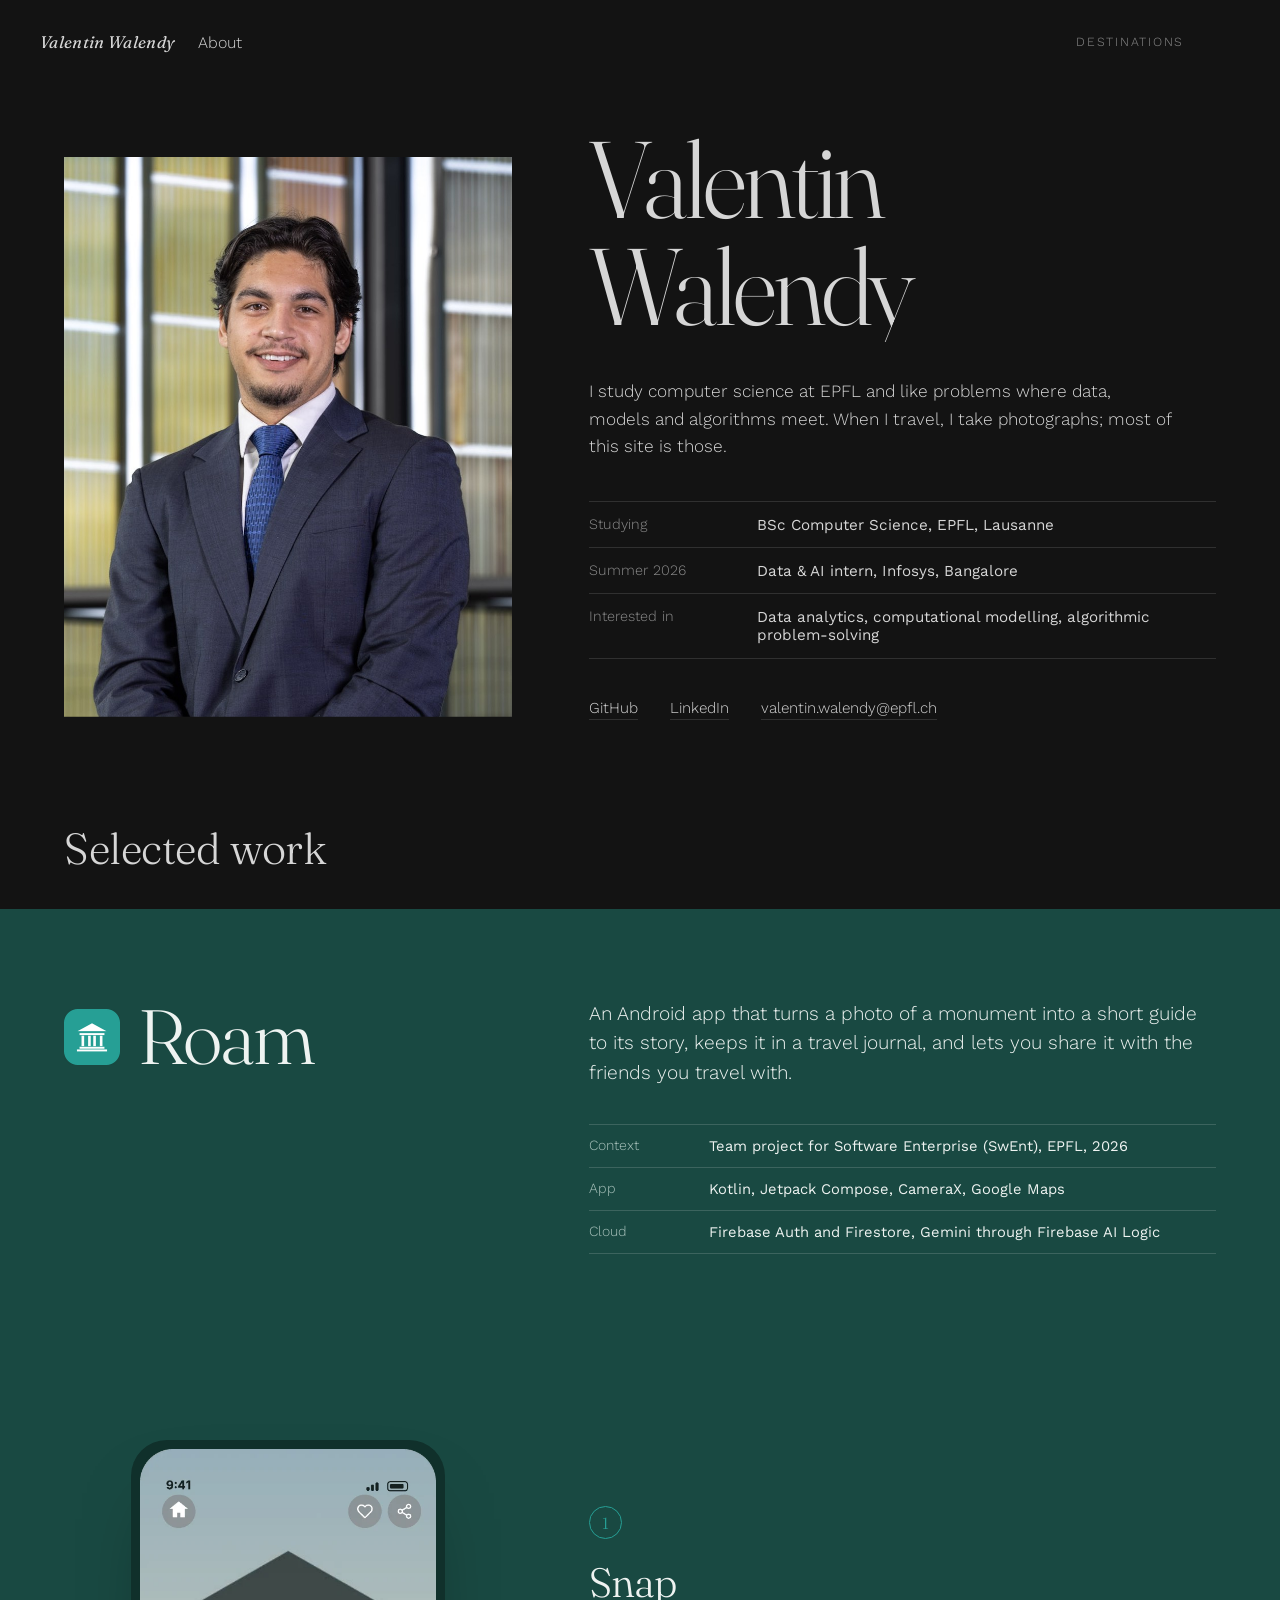
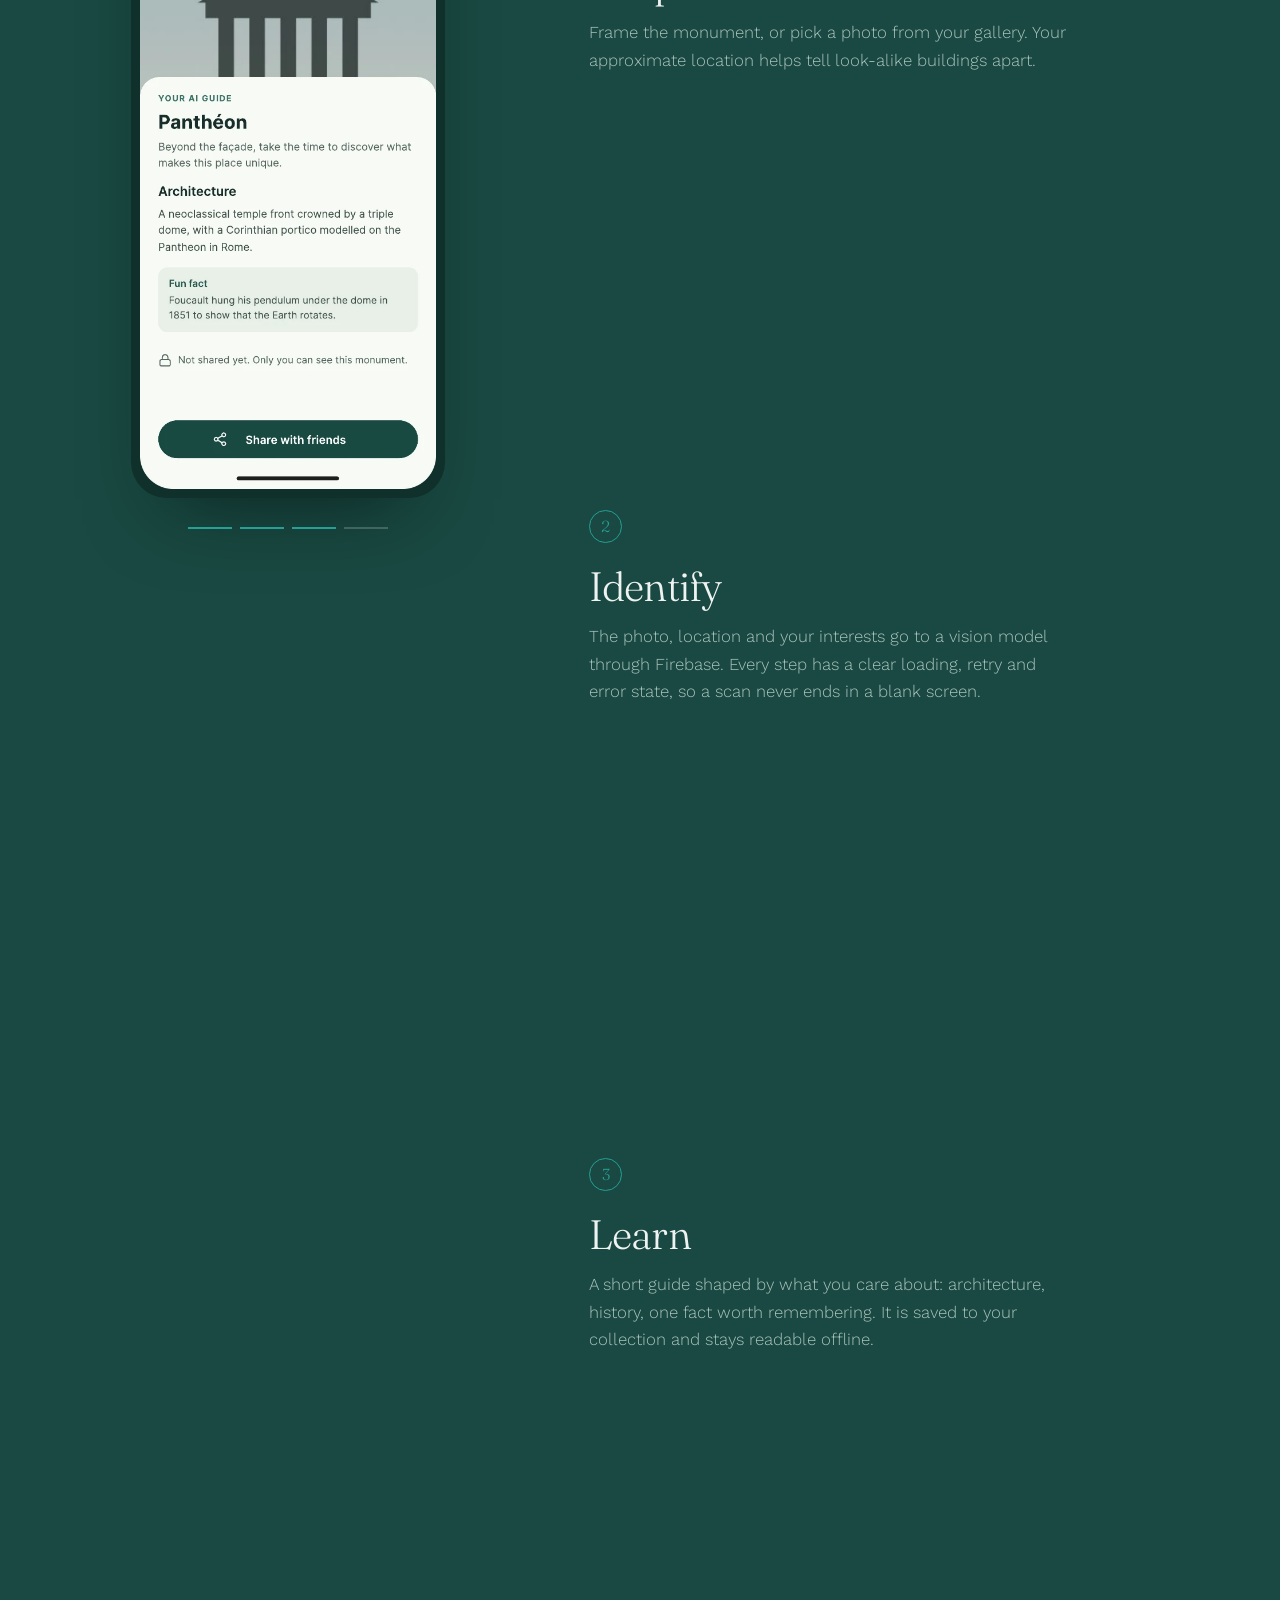
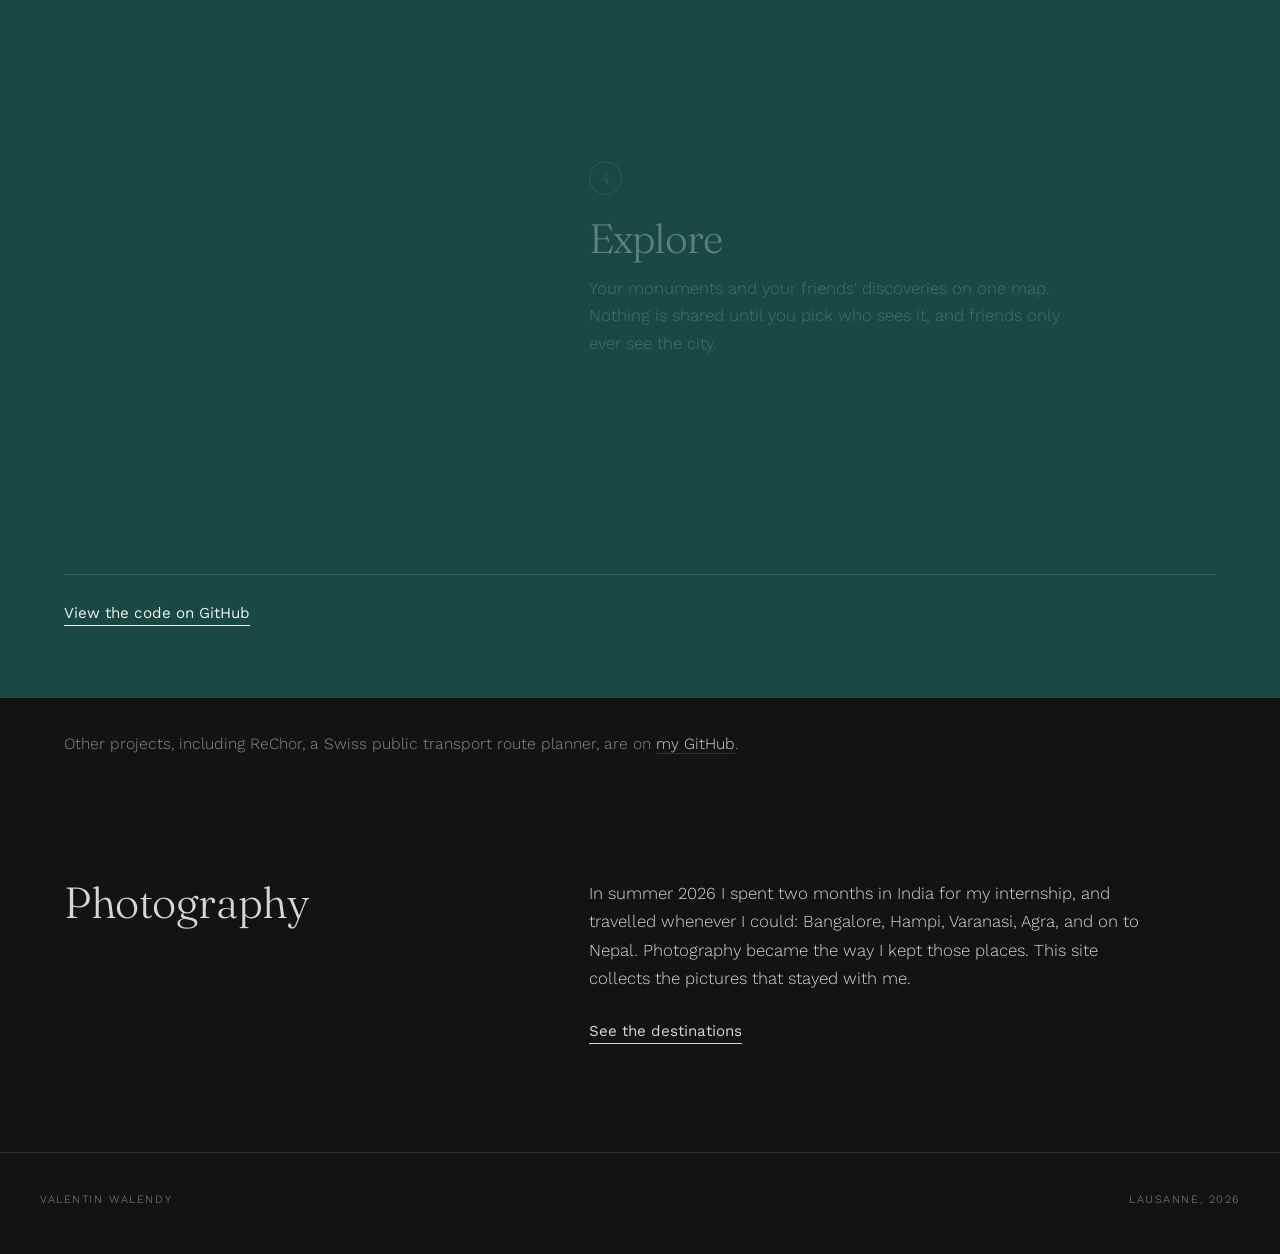
==== about.html @ 5a54153e "Redesign About page: new portrait, intro, Roam case study with scroll-driven walkthrough Co-Authored" ====
<!DOCTYPE html>
<html lang="en" data-theme="dark">
<head>
<meta charset="UTF-8">
<meta name="viewport" content="width=device-width, initial-scale=1.0">
<title>About — Valentin Walendy</title>
<meta name="description" content="Valentin Walendy, computer science student at EPFL. Software projects and travel photography.">
<link rel="stylesheet" href="style.css">
<link rel="stylesheet" href="about.css">
<link rel="preload" as="image" href="photos/portrait.jpg">
</head>
<body class="ab">

<nav class="nav">
  <div class="nav-left">
    <a href="index.html" class="nav-logo">Valentin Walendy</a>
    <a href="about.html" class="about-link active">About</a>
  </div>
  <div class="nav-links">
    <a href="destinations.html">Destinations</a>
  </div>
</nav>

<main>

  <!-- Intro -->
  <section class="ab-intro" aria-labelledby="ab-name">
    <figure class="ab-portrait">
      <img src="photos/portrait.jpg" alt="Portrait of Valentin Walendy" width="880" height="1100">
    </figure>

    <div class="ab-intro-text">
      <h1 id="ab-name" class="ab-name">
        <span class="ab-line"><span>Valentin</span></span>
        <span class="ab-line"><span>Walendy</span></span>
      </h1>

      <p class="ab-statement ab-in">I study computer science at EPFL and like problems where data, models and algorithms meet. When I travel, I take photographs; most of this site is those.</p>

      <dl class="ab-facts ab-in">
        <div>
          <dt>Studying</dt>
          <dd>BSc Computer Science, EPFL, Lausanne</dd>
        </div>
        <div>
          <dt>Summer 2026</dt>
          <dd>Data &amp; AI intern, Infosys, Bangalore</dd>
        </div>
        <div>
          <dt>Interested in</dt>
          <dd>Data analytics, computational modelling, algorithmic problem-solving</dd>
        </div>
      </dl>

      <ul class="ab-links ab-in">
        <li><a href="https://github.com/vwalendy" target="_blank" rel="noopener">GitHub</a></li>
        <li><a href="https://www.linkedin.com/in/valentin-walendy-a16ba2328/" target="_blank" rel="noopener">LinkedIn</a></li>
        <li><a href="mailto:valentin.walendy@epfl.ch">valentin.walendy@epfl.ch</a></li>
      </ul>
    </div>
  </section>

  <!-- Work -->
  <section class="ab-work" aria-labelledby="ab-work-title">
    <h2 id="ab-work-title" class="ab-h2">Selected work</h2>
  </section>

  <article class="roam" aria-labelledby="roam-title">
    <header class="roam-head">
      <div class="roam-title-wrap">
        <img class="roam-icon" src="assets/roam/icon.png" alt="" width="56" height="56">
        <h3 id="roam-title" class="roam-title">Roam</h3>
      </div>
      <p class="roam-lede">An Android app that turns a photo of a monument into a short guide to its story, keeps it in a travel journal, and lets you share it with the friends you travel with.</p>

      <dl class="roam-meta">
        <div>
          <dt>Context</dt>
          <dd>Team project for Software Enterprise (SwEnt), EPFL, 2026</dd>
        </div>
        <div>
          <dt>App</dt>
          <dd>Kotlin, Jetpack Compose, CameraX, Google Maps</dd>
        </div>
        <div>
          <dt>Cloud</dt>
          <dd>Firebase Auth and Firestore, Gemini through Firebase AI Logic</dd>
        </div>
      </dl>
    </header>

    <div class="roam-flow">
      <ol class="roam-steps">
        <li class="roam-step" data-step="0">
          <span class="roam-step-n" aria-hidden="true">1</span>
          <h4>Snap</h4>
          <p>Frame the monument, or pick a photo from your gallery. Your approximate location helps tell look-alike buildings apart.</p>
          <img class="roam-step-shot" src="assets/roam/snap.webp" alt="Roam camera screen framing a monument" loading="lazy" width="517" height="1118">
        </li>
        <li class="roam-step" data-step="1">
          <span class="roam-step-n" aria-hidden="true">2</span>
          <h4>Identify</h4>
          <p>The photo, location and your interests go to a vision model through Firebase. Every step has a clear loading, retry and error state, so a scan never ends in a blank screen.</p>
          <img class="roam-step-shot" src="assets/roam/identify.webp" alt="Roam analyzing the photo to identify the monument" loading="lazy" width="517" height="1118">
        </li>
        <li class="roam-step" data-step="2">
          <span class="roam-step-n" aria-hidden="true">3</span>
          <h4>Learn</h4>
          <p>A short guide shaped by what you care about: architecture, history, one fact worth remembering. It is saved to your collection and stays readable offline.</p>
          <img class="roam-step-shot" src="assets/roam/learn.webp" alt="Generated guide for the Panthéon in Roam" loading="lazy" width="517" height="1118">
        </li>
        <li class="roam-step" data-step="3">
          <span class="roam-step-n" aria-hidden="true">4</span>
          <h4>Explore</h4>
          <p>Your monuments and your friends' discoveries on one map. Nothing is shared until you pick who sees it, and friends only ever see the city.</p>
          <img class="roam-step-shot" src="assets/roam/explore.webp" alt="Roam map showing your and your friends' monuments" loading="lazy" width="517" height="1118">
        </li>
      </ol>

      <div class="roam-stage" aria-hidden="true">
        <div class="roam-phone">
          <img src="assets/roam/snap.webp" alt="" class="is-active">
          <img src="assets/roam/identify.webp" alt="">
          <img src="assets/roam/learn.webp" alt="">
          <img src="assets/roam/explore.webp" alt="">
        </div>
        <div class="roam-progress">
          <button type="button" data-go="0" tabindex="-1"><span>Snap</span></button>
          <button type="button" data-go="1" tabindex="-1"><span>Identify</span></button>
          <button type="button" data-go="2" tabindex="-1"><span>Learn</span></button>
          <button type="button" data-go="3" tabindex="-1"><span>Explore</span></button>
        </div>
      </div>
    </div>

    <footer class="roam-foot">
      <a class="ab-cta" href="https://github.com/ROAM-SWENT/roam-android" target="_blank" rel="noopener">View the code on GitHub</a>
    </footer>
  </article>

  <section class="ab-more">
    <p>Other projects, including ReChor, a Swiss public transport route planner, are on <a href="https://github.com/vwalendy" target="_blank" rel="noopener">my GitHub</a>.</p>
  </section>

  <!-- Photography -->
  <section class="ab-photo" aria-labelledby="ab-photo-title">
    <h2 id="ab-photo-title" class="ab-h2">Photography</h2>
    <div class="ab-photo-body">
      <p>In summer 2026 I spent two months in India for my internship, and travelled whenever I could: Bangalore, Hampi, Varanasi, Agra, and on to Nepal. Photography became the way I kept those places. This site collects the pictures that stayed with me.</p>
      <a class="ab-cta" href="destinations.html">See the destinations</a>
    </div>
  </section>

</main>

<footer class="site-footer">
  <span>Valentin Walendy</span>
  <span>Lausanne, 2026</span>
</footer>

<script src="cursor.js"></script>
<script src="about.js"></script>
</body>
</html>
---- style.css ----
@import url('https://fonts.googleapis.com/css2?family=Fraunces:ital,wght@0,300;0,400;0,500;1,400;1,500&family=Work+Sans:wght@300;400;500&display=swap');

:root {
  --bg: #f1ebe0;
  --bg-soft: #e9e0cf;
  --ink: #262019;
  --ink-soft: #6b6154;
  --line: #cdbea1;
  --accent: #86735a;
  --mat: #ece4d4;
  --mat-border: #d9cab0;
}

[data-theme="dark"] {
  --bg: #131313;
  --bg-soft: #1a1a1a;
  --ink: #d6d6d6;
  --ink-soft: #8c8c8c;
  --line: #303030;
  --accent: #a89d89;
  --mat: #1b1b1b;
  --mat-border: #2e2e2e;
}

body { transition: background 0.4s ease, color 0.4s ease; }

* { box-sizing: border-box; }

html { scroll-behavior: smooth; }

body {
  margin: 0;
  background: var(--bg);
  color: var(--ink);
  font-family: 'Work Sans', sans-serif;
  font-weight: 300;
  -webkit-font-smoothing: antialiased;
}

a { color: inherit; text-decoration: none; }

.eyebrow {
  font-family: 'Work Sans', sans-serif;
  font-size: 0.72rem;
  letter-spacing: 0.28em;
  text-transform: uppercase;
  color: var(--ink-soft);
}

.serif {
  font-family: 'Fraunces', serif;
}

/* ---------- top nav (gallery pages) ---------- */
.nav {
  display: flex;
  justify-content: space-between;
  align-items: center;
  padding: 2rem 6rem 2rem 2.5rem;
  max-width: 1400px;
  margin: 0 auto;
}

.nav-logo {
  font-family: 'Fraunces', serif;
  font-style: italic;
  font-weight: 400;
  font-size: 1.05rem;
  letter-spacing: 0.02em;
}

.nav-left {
  display: flex;
  align-items: baseline;
  gap: 1.4rem;
}

.nav-links {
  display: flex;
  gap: 2rem;
  font-size: 0.78rem;
  letter-spacing: 0.14em;
  text-transform: uppercase;
  color: var(--ink-soft);
}

.nav-links a {
  position: relative;
  padding-bottom: 2px;
  transition: color 0.25s ease;
}

.nav-links a:hover,
.nav-links a.active { color: var(--ink); }

.nav-links a.active::after {
  content: "";
  position: absolute;
  left: 0; right: 0; bottom: -4px;
  height: 1px;
  background: var(--accent);
}

/* ---------- hero (landing page) ---------- */
.hero {
  min-height: 100vh;
  display: flex;
  flex-direction: column;
}

.hero-photo {
  height: 56vh;
  width: 100%;
  overflow: hidden;
  position: relative;
}

.hero-photo img {
  width: 100%;
  height: 100%;
  object-fit: cover;
  display: block;
  filter: grayscale(18%) sepia(8%) contrast(1.03);
}

.hero-content {
  flex: 1;
  display: flex;
  flex-direction: column;
  align-items: center;
  justify-content: center;
  text-align: center;
  padding: 2.6rem 2rem 3rem;
}

.hero-eyebrow {
  margin-bottom: 1.3rem;
}

.hero-name {
  font-family: 'Fraunces', serif;
  font-weight: 300;
  font-size: clamp(2.2rem, 6.5vw, 4.2rem);
  letter-spacing: 0.01em;
  line-height: 1;
  margin: 0;
}

.hero-name em {
  font-style: italic;
  font-weight: 400;
}

.hero-rule {
  width: 1px;
  height: 2.6rem;
  background: var(--line);
  margin: 1.8rem 0;
}

.hero-cta {
  font-size: 0.78rem;
  letter-spacing: 0.24em;
  text-transform: uppercase;
  color: var(--ink-soft);
  display: inline-flex;
  align-items: center;
  gap: 0.6rem;
  padding-bottom: 0.4rem;
  border-bottom: 1px solid var(--line);
  transition: color 0.3s ease, border-color 0.3s ease, letter-spacing 0.3s ease;
}

.hero-cta:hover {
  color: var(--ink);
  border-color: var(--accent);
  letter-spacing: 0.3em;
}

.hero-cta svg { width: 12px; height: 12px; }

.hero-foot {
  margin-top: 2rem;
  font-size: 0.7rem;
  letter-spacing: 0.18em;
  text-transform: uppercase;
  color: var(--ink-soft);
  opacity: 0.7;
}
.hero-copyright {
  display: block;
  margin-top: 8px;
  font-size: 8px;
  letter-spacing: 0.08em;
  opacity: 0.60;
}

@media (max-width: 760px) {
  .hero-photo { height: 46vh; }
  .hero-content { padding: 2rem 1.5rem 2.4rem; }
}

/* ---------- destinations overview grid ---------- */
.dest-header {
  max-width: 1400px;
  margin: 1rem auto 3rem;
  padding: 0 2.5rem;
}

.dest-header h1 {
  font-family: 'Fraunces', serif;
  font-weight: 300;
  font-style: italic;
  font-size: clamp(1.8rem, 4vw, 2.6rem);
  margin: 0.6rem 0 0;
}

.dest-grid {
  display: grid;
  grid-template-columns: repeat(2, 1fr);
  gap: 1px;
  background: var(--line);
  max-width: 1400px;
  margin: 0 auto 4rem;
}

.dest-tile {
  position: relative;
  aspect-ratio: 4 / 3;
  overflow: hidden;
  background: var(--bg-soft);
  display: block;
}

.dest-tile img {
  width: 100%;
  height: 100%;
  object-fit: cover;
  filter: grayscale(15%) sepia(8%);
  transform: scale(1.01);
  transition: transform 1.4s cubic-bezier(0.16,1,0.3,1), filter 0.6s ease;
}

.dest-tile:hover img {
  transform: scale(1.07);
  filter: grayscale(0%) sepia(0%);
}

.dest-tile::after {
  content: "";
  position: absolute;
  inset: 0;
  background: linear-gradient(180deg, rgba(38,32,25,0) 40%, rgba(38,32,25,0.55) 100%);
}

.dest-label {
  position: absolute;
  left: 2rem;
  bottom: 1.7rem;
  z-index: 2;
  color: #f1ebe0;
}

.dest-label .num {
  font-size: 0.7rem;
  letter-spacing: 0.2em;
  opacity: 0.8;
  display: block;
  margin-bottom: 0.3rem;
}

.dest-label .name {
  font-family: 'Fraunces', serif;
  font-style: italic;
  font-weight: 400;
  font-size: 1.7rem;
}

/* ---------- gallery ---------- */
.gallery-header {
  max-width: 1400px;
  margin: 0.5rem auto 3rem;
  padding: 0 2.5rem;
}

.gallery-header .num {
  display: block;
  margin-bottom: 0.8rem;
}

.gallery-header h1 {
  font-family: 'Fraunces', serif;
  font-weight: 300;
  font-style: italic;
  font-size: clamp(2.2rem, 6vw, 3.6rem);
  margin: 0;
}

.gallery {
  max-width: 1600px;
  margin: 0 auto;
  padding: 0 0 6rem;
  column-count: 2;
  column-gap: 4px;
}

.frame {
  break-inside: avoid;
  margin-bottom: 4px;
  position: relative;
  overflow: hidden;
}

.frame img {
  width: 100%;
  display: block;
  object-fit: cover;
  transition: opacity 0.4s ease, transform 0.6s ease;
}

.frame { cursor: none; }
.frame:hover img { opacity: 0.94; transform: scale(1.015); }

.frame .cap {
  position: absolute;
  left: 0;
  right: 0;
  bottom: 0;
  display: flex;
  justify-content: space-between;
  padding: 1.4rem 1.3rem 1rem;
  font-size: 0.66rem;
  letter-spacing: 0.14em;
  text-transform: uppercase;
  color: #f5f0e6;
  background: linear-gradient(180deg, rgba(10,8,6,0) 0%, rgba(10,8,6,0.5) 100%);
  opacity: 0;
  transition: opacity 0.35s ease;
}

.frame:hover .cap { opacity: 1; }

/* ---------- denser masonry (Bangalore, Hampi, Taj Mahal, Varanasi, Nepal) ---------- */
.gallery.dense {
  column-count: 3;
  column-gap: 4px;
}

@media (max-width: 760px) {
  .gallery.dense { column-count: 2; }
}

/* ---------- footer ---------- */
.site-footer {
  max-width: 1400px;
  margin: 0 auto;
  padding: 2.5rem 2.5rem 3rem;
  display: flex;
  justify-content: space-between;
  font-size: 0.7rem;
  letter-spacing: 0.14em;
  text-transform: uppercase;
  color: var(--ink-soft);
  border-top: 1px solid var(--line);
}

@media (max-width: 760px) {
  .dest-grid { grid-template-columns: 1fr; }
  .gallery { column-count: 1; }
  .nav { padding: 1.5rem; flex-direction: column; gap: 1rem; }
  .nav-links { gap: 1.2rem; }
}

@media (max-width: 480px) {
  .gallery { column-count: 1; }
}

@media (prefers-reduced-motion: reduce) {
  * { transition: none !important; }
}

/* ---------- custom cursor ---------- */
.cursor {
  position: fixed;
  top: 0; left: 0;
  width: 34px;
  height: 34px;
  border: 1px solid var(--ink);
  border-radius: 50%;
  pointer-events: none;
  opacity: 0;
  z-index: 2000;
  transition: width 0.3s cubic-bezier(0.16,1,0.3,1),
              height 0.3s cubic-bezier(0.16,1,0.3,1),
              background 0.3s ease,
              border-color 0.3s ease,
              opacity 0.3s ease;
}

.cursor--visible { opacity: 1; }

.cursor--big {
  width: 64px;
  height: 64px;
  background: var(--ink);
}

@media (pointer: fine) {
  body { cursor: none; }
  a, button { cursor: none; }
}

/* ---------- chic button ---------- */
.btn-chic {
  position: relative;
  display: inline-flex;
  align-items: center;
  gap: 0.7rem;
  padding: 1.1rem 2.6rem;
  border: 1px solid var(--ink);
  border-radius: 999px;
  font-size: 0.76rem;
  letter-spacing: 0.26em;
  text-transform: uppercase;
  color: var(--ink);
  overflow: hidden;
  transition: color 0.4s ease;
}

.btn-chic::before {
  content: "";
  position: absolute;
  inset: 0;
  background: var(--ink);
  transform: translateY(101%);
  transition: transform 0.45s cubic-bezier(0.16,1,0.3,1);
  z-index: -1;
}

.btn-chic:hover { color: var(--bg); }
.btn-chic:hover::before { transform: translateY(0); }

.btn-chic svg { width: 11px; height: 11px; transition: transform 0.4s ease; }
.btn-chic:hover svg { transform: translateX(3px); }

/* ---------- destination list (chic buttons page) ---------- */
.dest-list {
  max-width: 760px;
  margin: 0 auto;
  padding: 0 2rem;
  display: flex;
  flex-direction: column;
}

.dest-row {
  display: flex;
  align-items: baseline;
  justify-content: space-between;
  padding: 2.1rem 0;
  border-bottom: 1px solid var(--line);
  position: relative;
}

.dest-row:first-child { border-top: 1px solid var(--line); }

.dest-row .row-left {
  display: flex;
  align-items: baseline;
  gap: 1.6rem;
}

.dest-row .num {
  font-size: 0.72rem;
  letter-spacing: 0.16em;
  color: var(--ink-soft);
}

.dest-row .name {
  font-family: 'Fraunces', serif;
  font-style: italic;
  font-weight: 400;
  font-size: clamp(1.6rem, 4vw, 2.4rem);
  transition: transform 0.4s cubic-bezier(0.16,1,0.3,1), color 0.4s ease;
  display: inline-block;
}

.dest-row .arrow {
  font-size: 0.72rem;
  letter-spacing: 0.16em;
  color: var(--ink-soft);
  transition: transform 0.4s cubic-bezier(0.16,1,0.3,1), color 0.4s ease;
}

.dest-row:hover .name { transform: translateX(0.5rem); color: var(--accent); }
.dest-row:hover .arrow { transform: translateX(0.4rem); color: var(--ink); }

.dest-page-wrap {
  min-height: 100vh;
  display: flex;
  flex-direction: column;
  justify-content: center;
  padding: 4rem 0;
}

/* ---------- top-left nav (fixed, over full-bleed photos) ---------- */
.topleft-nav {
  position: fixed;
  top: 2rem;
  left: 2.5rem;
  z-index: 900;
  display: flex;
  flex-direction: column;
  gap: 0.5rem;
  mix-blend-mode: difference;
}

.topleft-nav .site-name {
  font-family: 'Fraunces', serif;
  font-style: italic;
  font-size: 1rem;
  color: #f5f0e6;
}

.topleft-nav .about-link {
  font-size: 0.7rem;
  letter-spacing: 0.2em;
  text-transform: uppercase;
  color: #f5f0e6;
  opacity: 0.85;
  transition: opacity 0.3s ease;
}

.topleft-nav .about-link:hover { opacity: 1; }

.topleft-nav--second { top: 4.3rem; }

.topleft-nav--inline {
  left: 11.5rem;
  top: 2.15rem;
}

@media (max-width: 760px) {
  .topleft-nav--inline { left: 8.5rem; top: 1.5rem; }
}

@media (max-width: 760px) {
  .topleft-nav { top: 1.3rem; left: 1.3rem; }
  .topleft-nav--second { top: 3.3rem; }
}

/* Nepal's photo makes the difference-blend links invisible; force a plain dark color there */
body[data-current-dest="nepal"] .topleft-nav {
  mix-blend-mode: normal;
}
body[data-current-dest="nepal"] .topleft-nav .site-name,
body[data-current-dest="nepal"] .topleft-nav .about-link {
  color: #1c1c1c;
  opacity: 1;
}

/* ---------- about link inside the standard nav (gallery/about pages) ---------- */
.nav-links a.about-link {
  color: var(--ink-soft);
}
.nav-links a.about-link:hover,
.nav-links a.about-link.active { color: var(--ink); }

/* ---------- about page ---------- */
.about {
  max-width: 1300px;
  margin: 0 auto;
  padding: 2rem 2.5rem 6rem;
  display: flex;
  gap: 4.5rem;
  align-items: flex-start;
}

.about-photo {
  flex: 0 0 320px;
}

.about-photo img {
  width: 100%;
  aspect-ratio: 4 / 5;
  object-fit: cover;
  display: block;
  filter: grayscale(14%) sepia(6%);
}

.about-text { flex: 1; min-width: 0; }

.about-text h1 {
  font-family: 'Fraunces', serif;
  font-style: italic;
  font-weight: 400;
  font-size: clamp(1.8rem, 4vw, 2.5rem);
  margin: 0.5rem 0 2rem;
}

.about-text p {
  font-family: 'Fraunces', serif;
  font-weight: 400;
  font-size: 1.04rem;
  line-height: 1.85;
  color: var(--ink);
  max-width: 62ch;
  margin: 0 0 1.5rem;
}

.about-contact {
  margin-top: 2.6rem;
  padding-top: 2.2rem;
  border-top: 1px solid var(--line);
}

.about-contact ul {
  list-style: none;
  margin: 1.1rem 0 0;
  padding: 0;
  display: flex;
  flex-direction: column;
  gap: 0.7rem;
}

.about-contact li {
  font-size: 0.85rem;
  letter-spacing: 0.02em;
  color: var(--ink-soft);
}

.about-contact a {
  color: var(--ink);
  border-bottom: 1px solid var(--line);
  padding-bottom: 1px;
  transition: border-color 0.3s ease, color 0.3s ease;
}

.about-contact a:hover { color: var(--accent); border-color: var(--accent); }

@media (max-width: 760px) {
  .about { flex-direction: column; gap: 2.2rem; padding: 1.5rem 1.5rem 4rem; }
  .about-photo { flex: 0 0 auto; max-width: 220px; }
}
.dest-scroll {
  /* step-scroll.js now drives navigation between panels */
}

.dest-panel {
  position: relative;
  height: 100vh;
  width: 100%;
  overflow: hidden;
  scroll-snap-align: start;
  display: flex;
  align-items: center;
  justify-content: center;
  cursor: none;
  background: var(--bg);
}

.dest-panel .photo-wrap {
  position: absolute;
  inset: 0;
  overflow: hidden;
}

.dest-panel .photo-wrap img {
  width: 100%;
  height: 100%;
  object-fit: cover;
  opacity: 0.5;
  transform: scale(0.9);
  transition: transform 1.15s cubic-bezier(0.16,1,0.3,1), opacity 1s ease;
}

.dest-panel.in-view .photo-wrap img {
  opacity: 1;
  transform: scale(1.06);
}

.dest-panel:hover .photo-wrap img {
  transform: scale(1.12);
}

.dest-panel .photo-wrap::after {
  content: "";
  position: absolute;
  inset: 0;
  background: rgba(10, 8, 6, 0.22);
}

.dest-panel .num {
  position: absolute;
  top: 2.2rem;
  left: 2.5rem;
  z-index: 2;
  font-size: 0.72rem;
  letter-spacing: 0.24em;
  text-transform: uppercase;
  color: #f5f0e6;
  opacity: 0;
  transform: translateY(14px);
  transition: transform 0.8s cubic-bezier(0.16,1,0.3,1) 0.1s, opacity 0.8s ease 0.1s;
}

.dest-panel.in-view .num {
  opacity: 1;
  transform: translateY(0);
}

.dest-panel .label {
  position: relative;
  z-index: 2;
  color: #f5f0e6;
  font-family: 'Work Sans', sans-serif;
  font-weight: 600;
  font-size: clamp(2.2rem, 7vw, 5rem);
  letter-spacing: 0.05em;
  text-transform: uppercase;
  text-shadow: 0 4px 30px rgba(0,0,0,0.45);
  opacity: 0;
  transform: translateY(32px);
  transition: transform 1s cubic-bezier(0.16,1,0.3,1) 0.18s, opacity 1s ease 0.18s;
}

.dest-panel.in-view .label {
  opacity: 1;
  transform: translateY(0);
}

@media (max-width: 760px) {
  .dest-panel .num { top: 1.3rem; left: 1.3rem; }
}

/* ---------- theme toggle ---------- */
.theme-toggle {
  position: fixed;
  top: 2rem;
  right: 2.5rem;
  width: 40px;
  height: 40px;
  border: 1px solid var(--line);
  border-radius: 50%;
  background: var(--bg);
  color: var(--ink);
  display: flex;
  align-items: center;
  justify-content: center;
  z-index: 900;
  transition: background 0.4s ease, border-color 0.3s ease, color 0.4s ease, transform 0.3s ease;
}

.theme-toggle svg { width: 16px; height: 16px; }
.theme-toggle:hover { border-color: var(--accent); transform: rotate(14deg); }

@media (max-width: 760px) {
  .theme-toggle { top: 1.3rem; right: 1.3rem; width: 36px; height: 36px; }
}

/* ---------- lightbox ---------- */
.lightbox {
  position: fixed;
  inset: 0;
  background: rgba(8, 8, 8, 0.95);
  display: flex;
  align-items: center;
  justify-content: center;
  opacity: 0;
  visibility: hidden;
  transition: opacity 0.35s ease;
  z-index: 1500;
}

.lightbox--open { opacity: 1; visibility: visible; }

.lightbox-frame {
  background: var(--mat);
  border: 1px solid var(--mat-border);
  padding: 0.9rem;
  max-width: 92vw;
  max-height: 92vh;
  display: flex;
  flex-direction: column;
  align-items: center;
}

.lightbox-img {
  display: block;
  max-width: 88vw;
  max-height: calc(92vh - 4.2rem);
  object-fit: contain;
}

.lightbox-cap {
  display: flex;
  justify-content: space-between;
  padding: 0.8rem 0.2rem 0;
  font-size: 0.68rem;
  letter-spacing: 0.14em;
  text-transform: uppercase;
  color: var(--ink-soft);
}

.lightbox-close,
.lightbox-nav {
  position: fixed;
  background: none;
  border: none;
  color: #ece4d4;
  letter-spacing: 0.18em;
  text-transform: uppercase;
  z-index: 1600;
  padding: 0.6rem;
  opacity: 0.85;
  transition: opacity 0.25s ease;
}

.lightbox-close { top: 2rem; right: 2.5rem; font-size: 0.72rem; }
.lightbox-nav { top: 50%; transform: translateY(-50%); font-size: 1.5rem; }
.lightbox-nav.prev { left: 2rem; }
.lightbox-nav.next { right: 2rem; }
.lightbox-close:hover,
.lightbox-nav:hover { opacity: 1; }

body.no-scroll { overflow: hidden; }

@media (max-width: 760px) {
  .lightbox-close { top: 1.2rem; right: 1.2rem; }
  .lightbox-nav.prev { left: 0.6rem; }
  .lightbox-nav.next { right: 0.6rem; }
}
---- about.css ----
/* About page — builds on style.css tokens (--bg, --ink, --ink-soft, --line, --accent) */

.ab {
  --roam-bg: #194942;
  --roam-deep: #10302b;
  --roam-teal: #269f95;
  --roam-ink: #eef3f1;
  --roam-ink-soft: #a9c2bc;
  --ease-out: cubic-bezier(0.16, 1, 0.3, 1);
  --gutter: clamp(1.25rem, 5vw, 6rem);
}

.ab main { overflow-x: clip; }

.ab-h2 {
  font-family: 'Fraunces', serif;
  font-weight: 300;
  font-size: clamp(1.9rem, 3.4vw, 2.75rem);
  line-height: 1.1;
  letter-spacing: -0.01em;
  margin: 0;
}

.ab-cta {
  display: inline-block;
  font-size: 0.95rem;
  font-weight: 400;
  padding-bottom: 3px;
  border-bottom: 1px solid currentColor;
  transition: opacity 0.2s ease;
}
.ab-cta:hover { opacity: 0.7; }

.ab a:focus-visible,
.ab button:focus-visible {
  outline: 2px solid var(--accent);
  outline-offset: 4px;
}

/* ---------- Intro ---------- */

.ab-intro {
  max-width: 1400px;
  margin: 0 auto;
  padding: clamp(1.5rem, 5vh, 4rem) var(--gutter) clamp(4rem, 12vh, 8rem);
  display: grid;
  grid-template-columns: minmax(260px, 5fr) 7fr;
  gap: clamp(2rem, 6vw, 7rem);
  align-items: end;
}

.ab-portrait {
  margin: 0;
  aspect-ratio: 4 / 5;
  overflow: hidden;
  background: var(--bg-soft);
  clip-path: inset(100% 0 0 0);
  transition: clip-path 1.3s var(--ease-out);
}
.ab-portrait img {
  display: block;
  width: 100%;
  height: 100%;
  object-fit: cover;
  transform: scale(1.12);
  transition: transform 1.8s var(--ease-out);
}

.ab-name {
  font-family: 'Fraunces', serif;
  font-weight: 300;
  font-size: clamp(3.2rem, 8.5vw, 8.5rem);
  line-height: 0.92;
  letter-spacing: -0.035em;
  margin: 0 0 clamp(1.5rem, 4vh, 2.75rem);
}
.ab-line { display: block; overflow: hidden; padding-bottom: 0.06em; }
.ab-line > span {
  display: inline-block;
  transform: translateY(105%);
  transition: transform 1.1s var(--ease-out);
}
.ab-line + .ab-line > span { transition-delay: 0.09s; }

.ab-statement {
  font-size: clamp(1.05rem, 1.35vw, 1.25rem);
  line-height: 1.6;
  max-width: 34em;
  margin: 0 0 2.5rem;
  color: var(--ink);
}

.ab-facts {
  margin: 0 0 2.5rem;
  border-top: 1px solid var(--line);
  max-width: 40rem;
}
.ab-facts > div {
  display: grid;
  grid-template-columns: 9.5rem 1fr;
  gap: 1rem;
  padding: 0.85rem 0;
  border-bottom: 1px solid var(--line);
}
.ab-facts dt { color: var(--ink-soft); font-size: 0.9rem; }
.ab-facts dd { margin: 0; font-size: 0.95rem; font-weight: 400; }

.ab-links {
  list-style: none;
  margin: 0;
  padding: 0;
  display: flex;
  flex-wrap: wrap;
  gap: 0.5rem 2rem;
  font-size: 0.95rem;
}
.ab-links a {
  border-bottom: 1px solid var(--line);
  padding-bottom: 2px;
  transition: border-color 0.2s ease, color 0.2s ease;
}
.ab-links a:hover { border-color: var(--ink); }

/* staggered fade for the supporting intro text */
.ab-in {
  opacity: 0;
  transform: translateY(14px);
  transition: opacity 0.9s var(--ease-out), transform 0.9s var(--ease-out);
}
.ab-statement.ab-in { transition-delay: 0.35s; }
.ab-facts.ab-in { transition-delay: 0.45s; }
.ab-links.ab-in { transition-delay: 0.55s; }

.ab.is-ready .ab-portrait { clip-path: inset(0 0 0 0); }
.ab.is-ready .ab-portrait img { transform: scale(1); }
.ab.is-ready .ab-line > span { transform: translateY(0); }
.ab.is-ready .ab-in { opacity: 1; transform: none; }

/* ---------- Work ---------- */

.ab-work {
  max-width: 1400px;
  margin: 0 auto;
  padding: 0 var(--gutter) clamp(1.5rem, 4vh, 2.5rem);
}

.roam {
  background: var(--roam-bg);
  color: var(--roam-ink);
  padding: clamp(3.5rem, 10vh, 7rem) var(--gutter) clamp(3rem, 8vh, 5rem);
}
.roam a:focus-visible,
.roam button:focus-visible { outline-color: var(--roam-teal); }

.roam-head {
  max-width: 1400px;
  margin: 0 auto;
  display: grid;
  grid-template-columns: 5fr 7fr;
  gap: 1.5rem clamp(2rem, 6vw, 7rem);
  align-items: start;
}

.roam-title-wrap {
  display: flex;
  align-items: center;
  gap: 1.1rem;
  grid-row: span 2;
}
.roam-icon { width: 56px; height: 56px; }
.roam-title {
  font-family: 'Fraunces', serif;
  font-weight: 300;
  font-size: clamp(3rem, 6vw, 5.5rem);
  line-height: 1;
  letter-spacing: -0.03em;
  margin: 0;
}

.roam-lede {
  font-size: clamp(1.1rem, 1.5vw, 1.4rem);
  line-height: 1.55;
  max-width: 32em;
  margin: 0;
}

.roam-meta {
  margin: 0.75rem 0 0;
  border-top: 1px solid rgba(238, 243, 241, 0.16);
  max-width: 40rem;
}
.roam-meta > div {
  display: grid;
  grid-template-columns: 6.5rem 1fr;
  gap: 1rem;
  padding: 0.75rem 0;
  border-bottom: 1px solid rgba(238, 243, 241, 0.16);
}
.roam-meta dt { color: var(--roam-ink-soft); font-size: 0.88rem; }
.roam-meta dd { margin: 0; font-size: 0.92rem; font-weight: 400; }

/* scroll-driven walkthrough */
.roam-flow {
  max-width: 1400px;
  margin: clamp(3rem, 10vh, 6rem) auto 0;
  display: grid;
  grid-template-columns: 5fr 7fr;
  gap: clamp(2rem, 6vw, 7rem);
}

.roam-steps {
  list-style: none;
  margin: 0;
  padding: 0;
  grid-column: 2;
  grid-row: 1;
}
.roam-step {
  min-height: 72vh;
  display: flex;
  flex-direction: column;
  justify-content: center;
  max-width: 30rem;
  opacity: 0.32;
  transition: opacity 0.5s ease;
}
.roam-step:first-child { min-height: 60vh; justify-content: flex-start; padding-top: 18vh; }
.roam-step:last-child { min-height: 60vh; justify-content: flex-end; padding-bottom: 18vh; }
.roam-step.is-active { opacity: 1; }

.roam-step-n {
  font-family: 'Fraunces', serif;
  font-size: 1rem;
  color: var(--roam-teal);
  width: 2.1rem;
  height: 2.1rem;
  border: 1px solid currentColor;
  border-radius: 50%;
  display: grid;
  place-items: center;
  margin-bottom: 1.1rem;
}
.roam-step h4 {
  font-family: 'Fraunces', serif;
  font-weight: 300;
  font-size: clamp(2rem, 3.2vw, 2.75rem);
  letter-spacing: -0.02em;
  margin: 0 0 0.75rem;
}
.roam-step p {
  font-size: 1.05rem;
  line-height: 1.65;
  color: var(--roam-ink-soft);
  margin: 0;
}
.roam-step-shot { display: none; }

.roam-stage {
  grid-column: 1;
  grid-row: 1;
  position: sticky;
  top: 0;
  align-self: start;
  height: 100vh;
  display: flex;
  flex-direction: column;
  align-items: center;
  justify-content: center;
  gap: 1.75rem;
}

.roam-phone {
  position: relative;
  height: min(72vh, 640px);
  aspect-ratio: 517 / 1118;
  border-radius: 9% / 4.2%;
  box-shadow: 0 0 0 9px var(--roam-deep), 0 40px 80px -30px rgba(0, 0, 0, 0.55);
  background: var(--roam-deep);
}
.roam-phone img {
  position: absolute;
  inset: 0;
  width: 100%;
  height: 100%;
  object-fit: cover;
  border-radius: inherit;
  opacity: 0;
  transform: translateY(18px) scale(0.985);
  transition: opacity 0.6s var(--ease-out), transform 0.8s var(--ease-out);
}
.roam-phone img.is-active { opacity: 1; transform: none; }

.roam-progress {
  display: flex;
  gap: 0.5rem;
}
.roam-progress button {
  appearance: none;
  background: none;
  border: 0;
  padding: 0.6rem 0;
  cursor: pointer;
  width: 2.75rem;
}
.roam-progress button span {
  display: block;
  height: 2px;
  background: rgba(238, 243, 241, 0.2);
  font-size: 0;
  position: relative;
  overflow: hidden;
}
.roam-progress button span::after {
  content: "";
  position: absolute;
  inset: 0;
  background: var(--roam-teal);
  transform: scaleX(0);
  transform-origin: left;
  transition: transform 0.5s var(--ease-out);
}
.roam-progress button.is-done span::after,
.roam-progress button.is-active span::after { transform: scaleX(1); }

.roam-foot {
  max-width: 1400px;
  margin: clamp(2rem, 6vh, 3.5rem) auto 0;
  padding-top: 1.75rem;
  border-top: 1px solid rgba(238, 243, 241, 0.16);
}

/* ---------- More + photography ---------- */

.ab-more {
  max-width: 1400px;
  margin: 0 auto;
  padding: 2.25rem var(--gutter) 0;
  color: var(--ink-soft);
}
.ab-more p { margin: 0; font-size: 0.98rem; }
.ab-more a { color: var(--ink); border-bottom: 1px solid var(--line); }
.ab-more a:hover { border-color: var(--ink); }

.ab-photo {
  max-width: 1400px;
  margin: 0 auto;
  padding: clamp(5rem, 14vh, 9rem) var(--gutter) clamp(5rem, 12vh, 8rem);
  display: grid;
  grid-template-columns: 5fr 7fr;
  gap: 1.5rem clamp(2rem, 6vw, 7rem);
}
.ab-photo-body p {
  font-size: clamp(1.05rem, 1.3vw, 1.2rem);
  line-height: 1.7;
  max-width: 34em;
  margin: 0 0 1.75rem;
}

/* ---------- Responsive ---------- */

@media (max-width: 900px) {
  .nav { padding: 1.5rem var(--gutter); }

  .ab-intro,
  .roam-head,
  .ab-photo { grid-template-columns: 1fr; }

  .ab-portrait { max-width: 22rem; }
  .roam-title-wrap { grid-row: auto; }

  .roam-flow { display: block; }
  .roam-stage { display: none; }
  .roam-step,
  .roam-step:first-child,
  .roam-step:last-child {
    min-height: 0;
    padding: 0 0 3.5rem;
    opacity: 1;
  }
  .roam-step-shot {
    display: block;
    width: min(62vw, 260px);
    height: auto;
    margin-top: 1.75rem;
    border-radius: 18px;
    box-shadow: 0 0 0 6px var(--roam-deep);
  }
}

@media (max-width: 520px) {
  .ab-facts > div,
  .roam-meta > div { grid-template-columns: 1fr; gap: 0.2rem; }
}

@media (prefers-reduced-motion: reduce) {
  .ab-portrait,
  .ab-portrait img,
  .ab-line > span,
  .ab-in,
  .roam-step,
  .roam-phone img,
  .roam-progress button span::after { transition: none !important; }
  .ab-portrait { clip-path: none; }
  .ab-portrait img { transform: none; }
  .ab-line > span,
  .ab-in { transform: none; opacity: 1; }
  .roam-phone img { transform: none; }
}
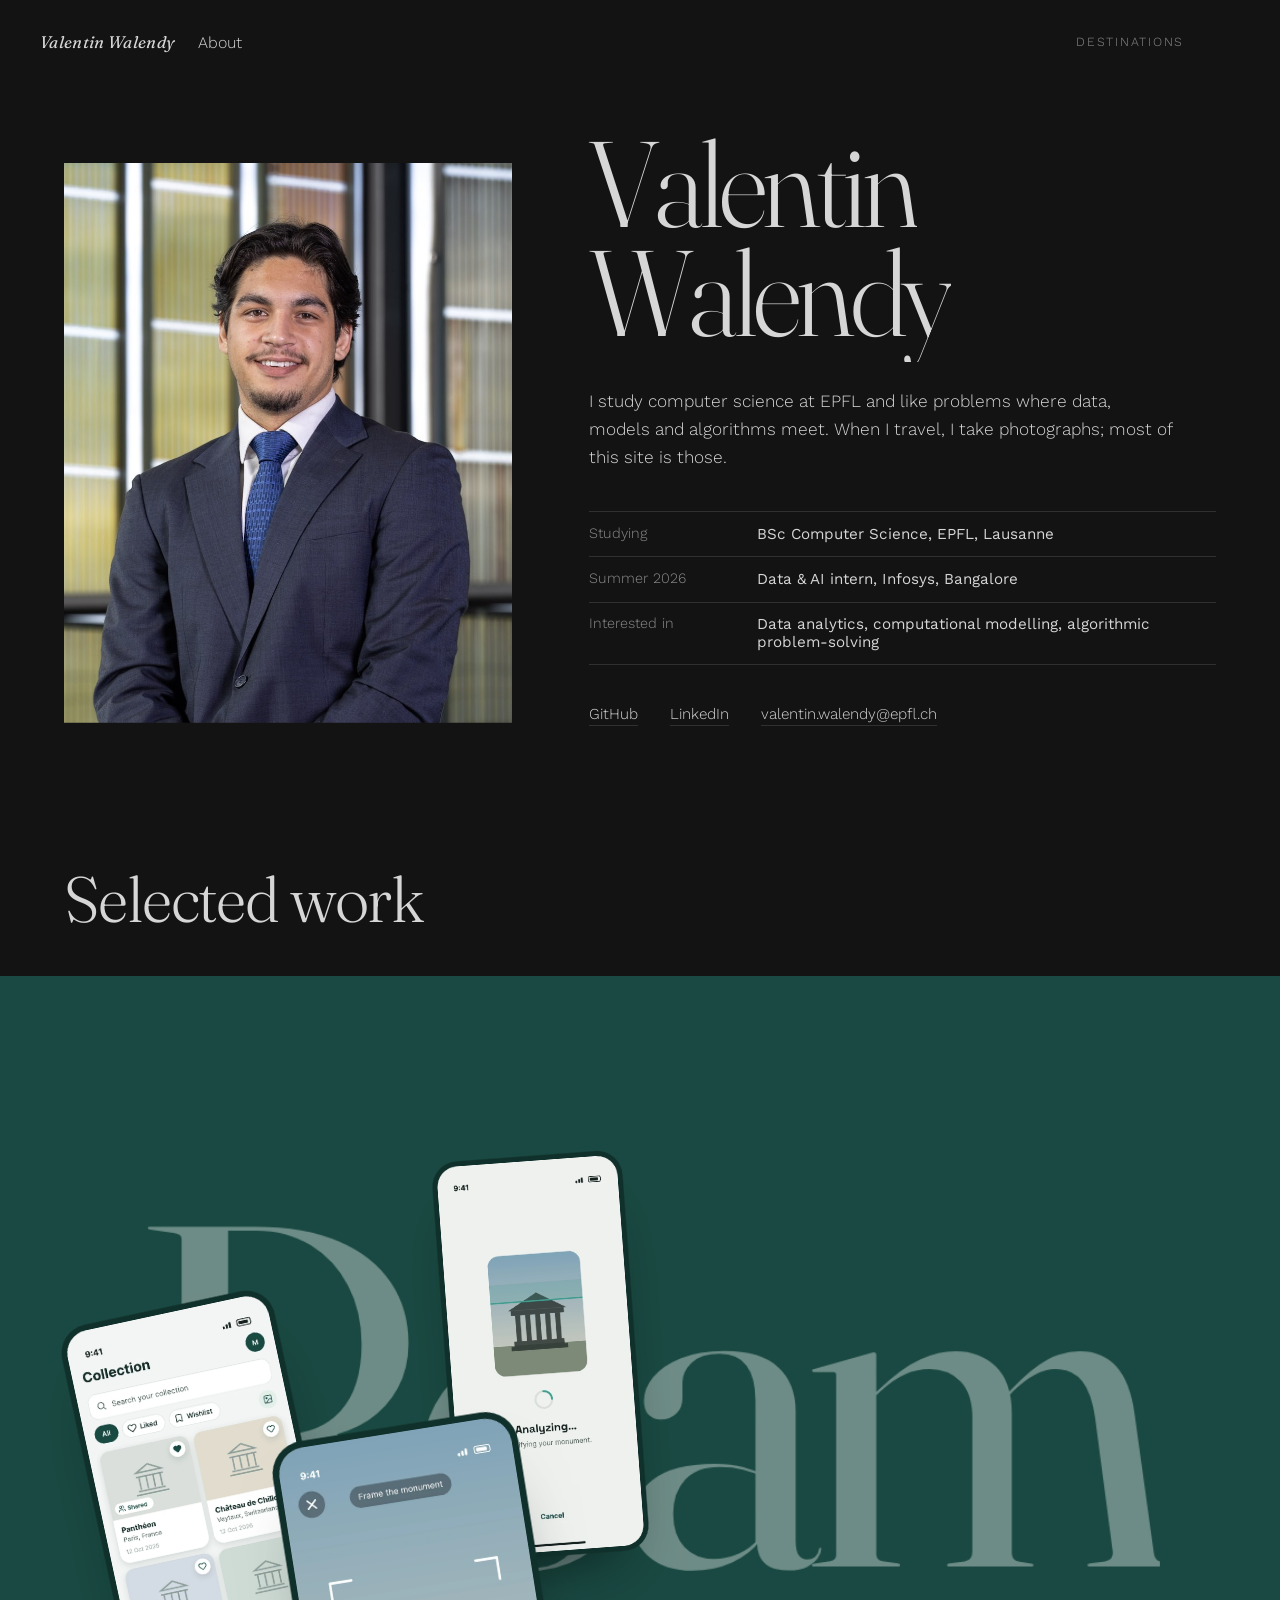
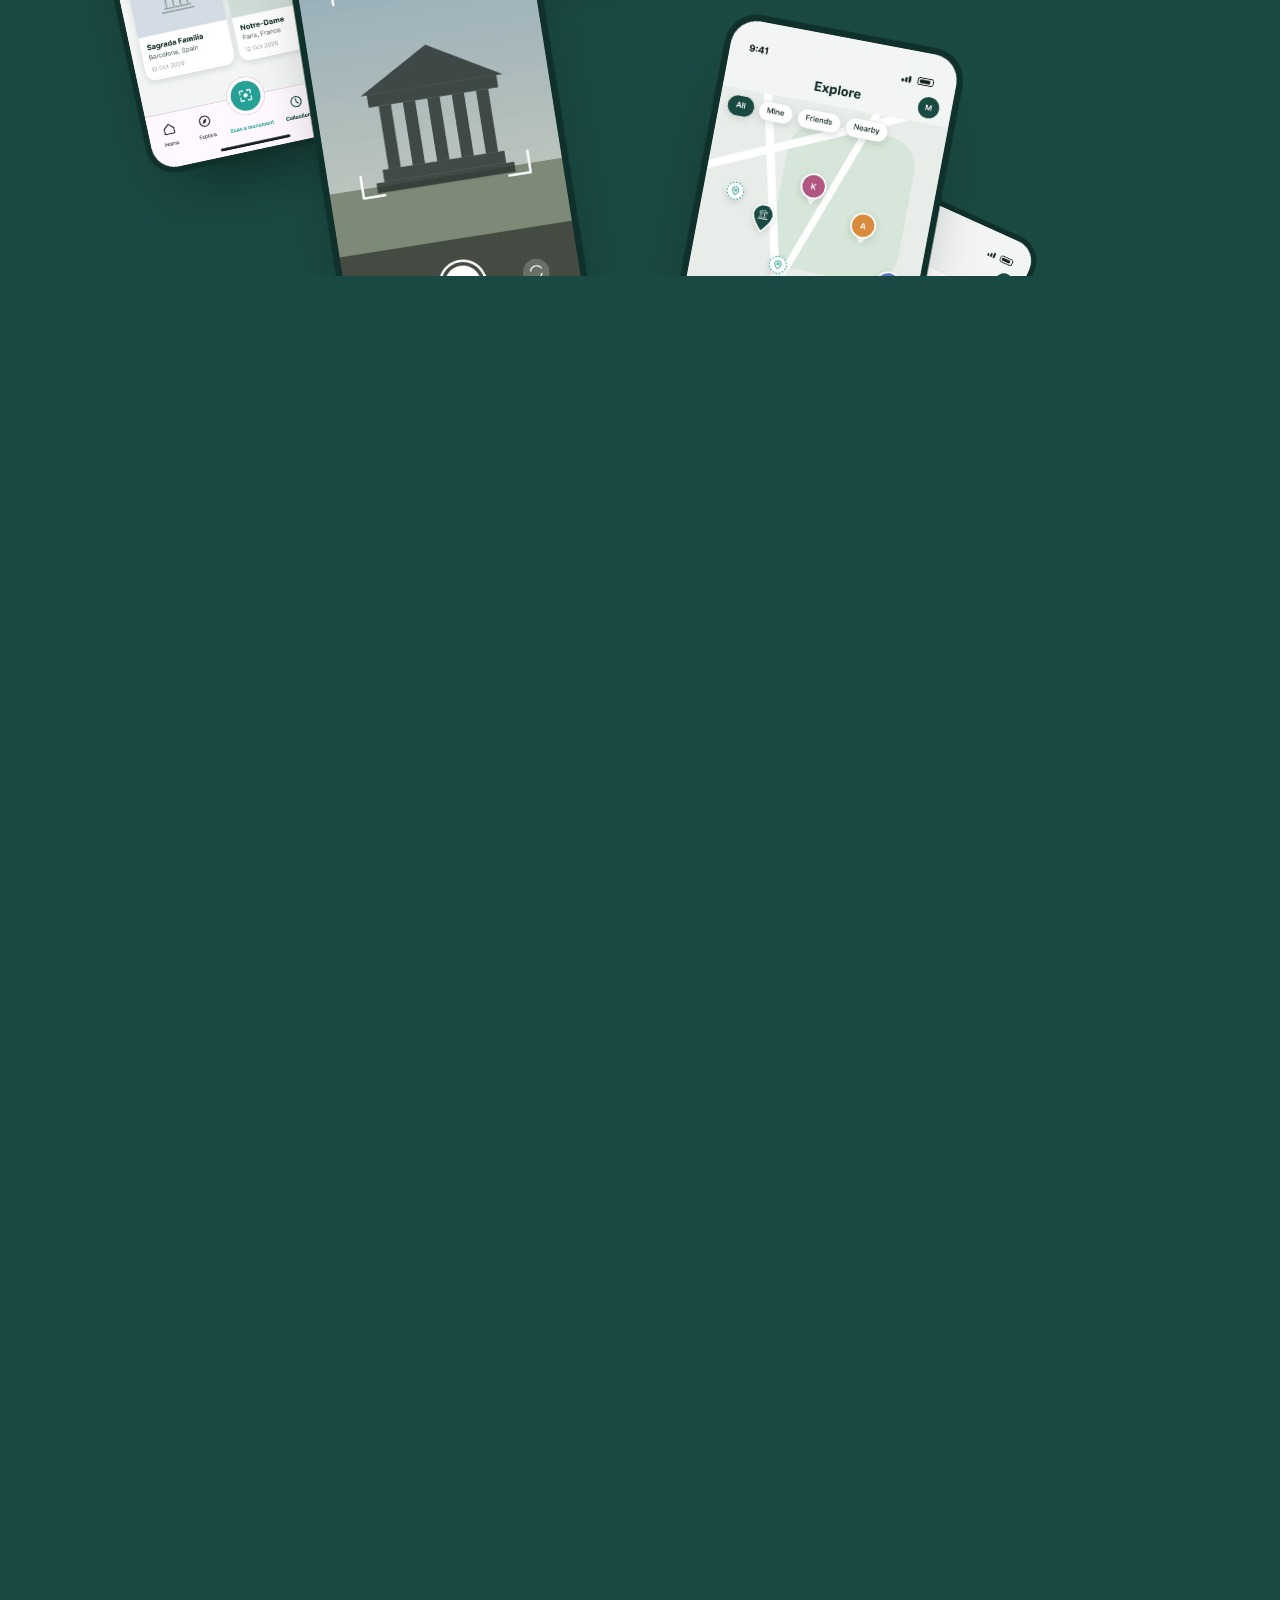
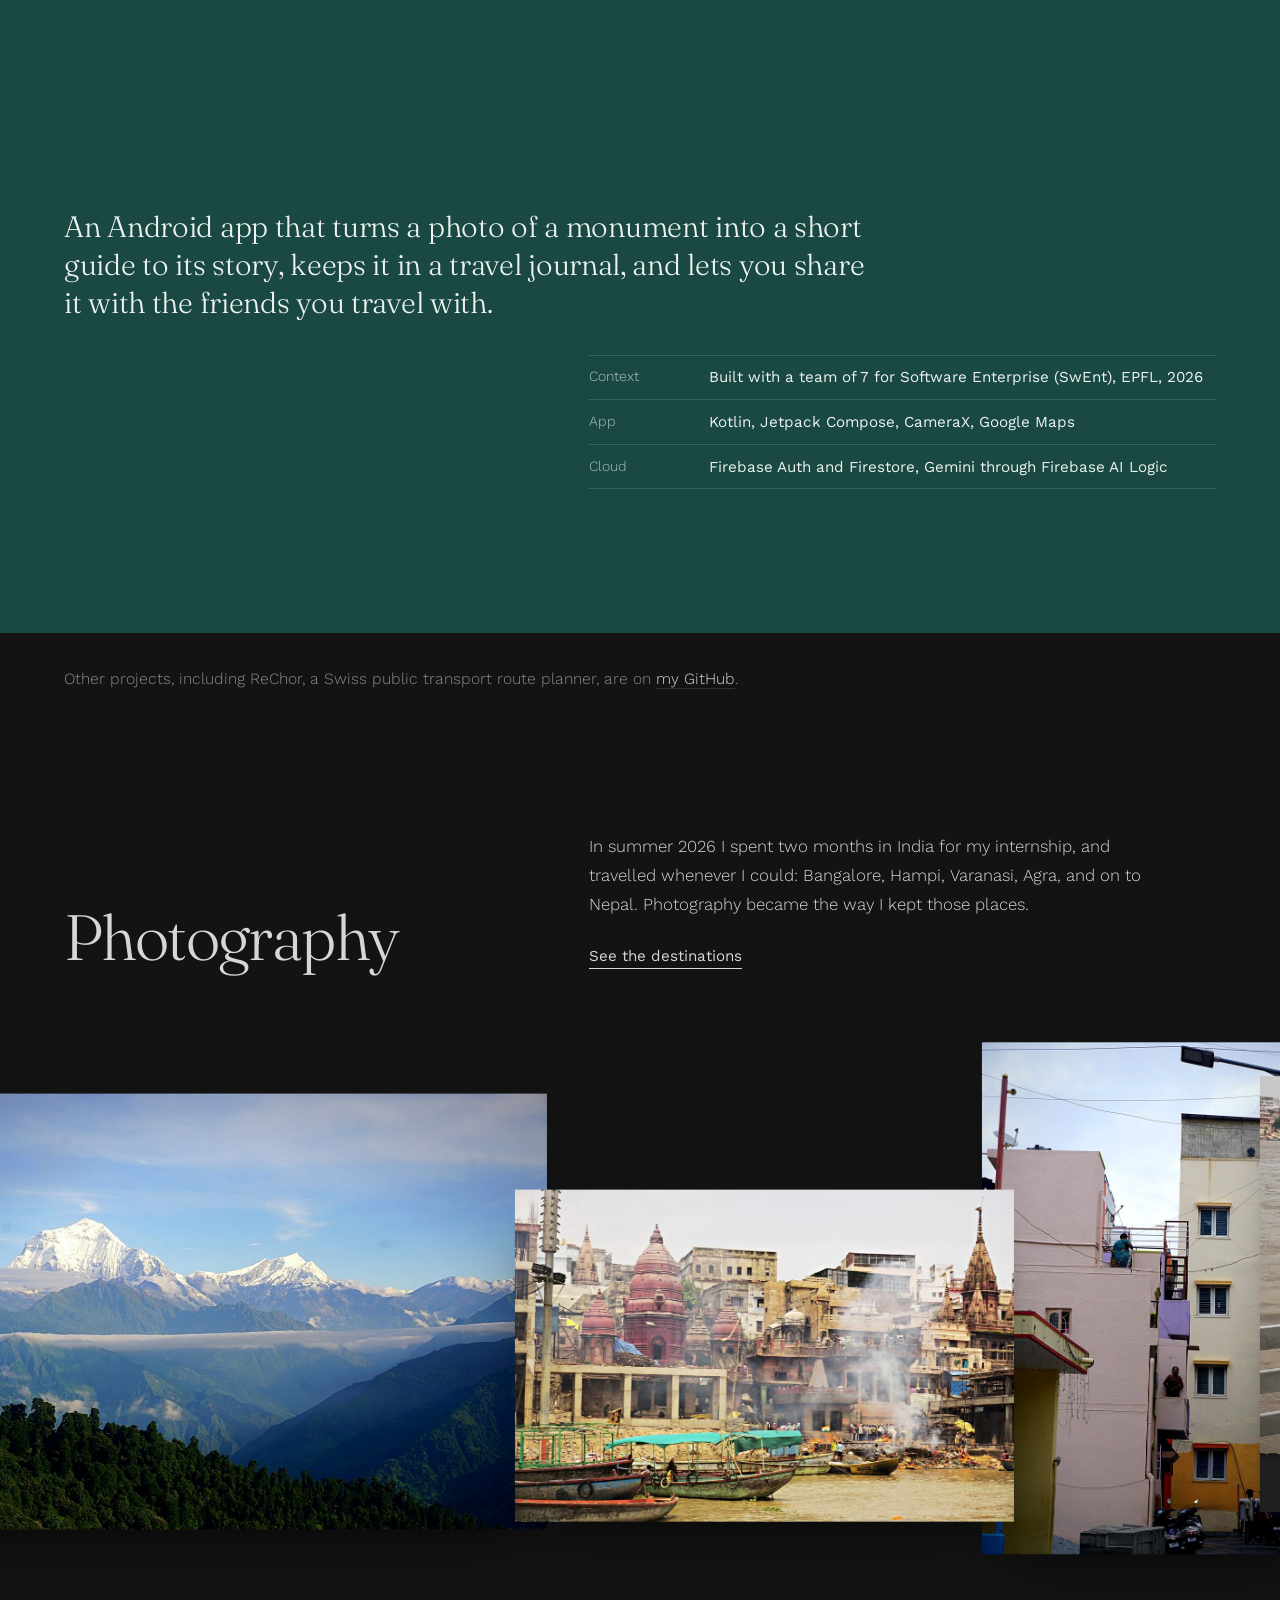
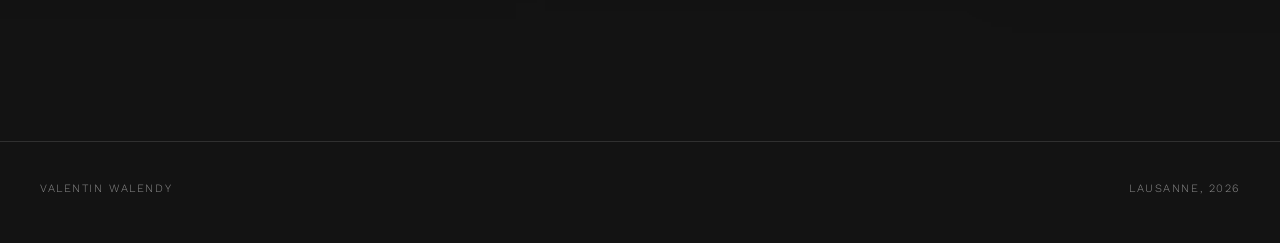
==== commit bef04396: "About: kinetic type with variable Fraunces, Roam montage pinned on scroll, photo strip Co-Authored-B" ====
--- a/about.html
+++ b/about.html
@@ -5,13 +5,14 @@
 <meta name="viewport" content="width=device-width, initial-scale=1.0">
 <title>About — Valentin Walendy</title>
 <meta name="description" content="Valentin Walendy, computer science student at EPFL. Software projects and travel photography.">
+<link rel="preload" href="assets/fraunces-var.woff2" as="font" type="font/woff2" crossorigin>
+<link rel="preload" as="image" href="photos/portrait.jpg">
 <link rel="stylesheet" href="style.css">
 <link rel="stylesheet" href="about.css">
-<link rel="preload" as="image" href="photos/portrait.jpg">
 </head>
 <body class="ab">
 
-<nav class="nav">
+<nav class="nav ab-nav">
   <div class="nav-left">
     <a href="index.html" class="nav-logo">Valentin Walendy</a>
     <a href="about.html" class="about-link active">About</a>
@@ -23,7 +24,7 @@
 
 <main>
 
-  <!-- Intro -->
+  <!-- ============ Intro ============ -->
   <section class="ab-intro" aria-labelledby="ab-name">
     <figure class="ab-portrait">
       <img src="photos/portrait.jpg" alt="Portrait of Valentin Walendy" width="880" height="1100">
@@ -31,13 +32,13 @@
 
     <div class="ab-intro-text">
       <h1 id="ab-name" class="ab-name">
-        <span class="ab-line"><span>Valentin</span></span>
-        <span class="ab-line"><span>Walendy</span></span>
+        <span class="ab-name-line" data-split="chars">Valentin</span>
+        <span class="ab-name-line" data-split="chars">Walendy</span>
       </h1>
 
-      <p class="ab-statement ab-in">I study computer science at EPFL and like problems where data, models and algorithms meet. When I travel, I take photographs; most of this site is those.</p>
+      <p class="ab-statement" data-split="words">I study computer science at EPFL and like problems where data, models and algorithms meet. When I travel, I take photographs; most of this site is those.</p>
 
-      <dl class="ab-facts ab-in">
+      <dl class="ab-facts">
         <div>
           <dt>Studying</dt>
           <dd>BSc Computer Science, EPFL, Lausanne</dd>
@@ -52,7 +53,7 @@
         </div>
       </dl>
 
-      <ul class="ab-links ab-in">
+      <ul class="ab-links">
         <li><a href="https://github.com/vwalendy" target="_blank" rel="noopener">GitHub</a></li>
         <li><a href="https://www.linkedin.com/in/valentin-walendy-a16ba2328/" target="_blank" rel="noopener">LinkedIn</a></li>
         <li><a href="mailto:valentin.walendy@epfl.ch">valentin.walendy@epfl.ch</a></li>
@@ -60,23 +61,51 @@
     </div>
   </section>
 
-  <!-- Work -->
-  <section class="ab-work" aria-labelledby="ab-work-title">
-    <h2 id="ab-work-title" class="ab-h2">Selected work</h2>
+  <!-- ============ Work ============ -->
+  <section class="ab-section-head">
+    <h2 class="ab-h2" data-split="chars" data-reveal>Selected work</h2>
   </section>
 
-  <article class="roam" aria-labelledby="roam-title">
-    <header class="roam-head">
-      <div class="roam-title-wrap">
-        <img class="roam-icon" src="assets/roam/icon.png" alt="" width="56" height="56">
-        <h3 id="roam-title" class="roam-title">Roam</h3>
+  <section class="roam" aria-labelledby="roam-title">
+    <div class="roam-pin">
+      <div class="roam-stage">
+
+        <div class="roam-word" aria-hidden="true"><span data-split="chars">Roam</span></div>
+
+        <header class="roam-head">
+          <img class="roam-icon" src="assets/roam/icon.png" alt="" width="56" height="56">
+          <div>
+            <h3 id="roam-title" class="roam-title">Roam</h3>
+            <p class="roam-tag">Snap a monument, discover its story.</p>
+          </div>
+        </header>
+
+        <div class="roam-phones">
+          <figure class="ph" data-ph="identify"><img src="assets/roam/identify.webp" alt="Roam identifying a monument from a photo"></figure>
+          <figure class="ph" data-ph="collection"><img src="assets/roam/collection.webp" alt="Roam collection of saved monuments"></figure>
+          <figure class="ph" data-ph="wishlist"><img src="assets/roam/wishlist.webp" alt="Roam wishlist of places friends scanned"></figure>
+          <figure class="ph" data-ph="snap"><img src="assets/roam/snap.webp" alt="Roam camera framing a monument"></figure>
+          <figure class="ph" data-ph="explore"><img src="assets/roam/explore.webp" alt="Roam map of your and your friends' monuments"></figure>
+          <figure class="ph" data-ph="learn"><img src="assets/roam/learn.webp" alt="Roam guide generated for the Panthéon"></figure>
+        </div>
+
+        <div class="roam-captions">
+          <p class="roam-cap" data-split="chars" data-for="snap">Point, shoot, know.</p>
+          <p class="roam-cap" data-split="chars" data-for="learn">A guide written for you.</p>
+          <p class="roam-cap" data-split="chars" data-for="collection">A travel journal in your pocket.</p>
+          <p class="roam-cap" data-split="chars" data-for="explore">The world, through your friends.</p>
+        </div>
+
       </div>
-      <p class="roam-lede">An Android app that turns a photo of a monument into a short guide to its story, keeps it in a travel journal, and lets you share it with the friends you travel with.</p>
+    </div>
 
-      <dl class="roam-meta">
+    <div class="roam-after">
+      <p class="roam-lede" data-split="words" data-reveal>An Android app that turns a photo of a monument into a short guide to its story, keeps it in a travel journal, and lets you share it with the friends you travel with.</p>
+
+      <dl class="roam-meta" data-reveal>
         <div>
           <dt>Context</dt>
-          <dd>Team project for Software Enterprise (SwEnt), EPFL, 2026</dd>
+          <dd>Built with a team of 7 for Software Enterprise (SwEnt), EPFL, 2026</dd>
         </div>
         <div>
           <dt>App</dt>
@@ -87,67 +116,34 @@
           <dd>Firebase Auth and Firestore, Gemini through Firebase AI Logic</dd>
         </div>
       </dl>
-    </header>
 
-    <div class="roam-flow">
-      <ol class="roam-steps">
-        <li class="roam-step" data-step="0">
-          <span class="roam-step-n" aria-hidden="true">1</span>
-          <h4>Snap</h4>
-          <p>Frame the monument, or pick a photo from your gallery. Your approximate location helps tell look-alike buildings apart.</p>
-          <img class="roam-step-shot" src="assets/roam/snap.webp" alt="Roam camera screen framing a monument" loading="lazy" width="517" height="1118">
-        </li>
-        <li class="roam-step" data-step="1">
-          <span class="roam-step-n" aria-hidden="true">2</span>
-          <h4>Identify</h4>
-          <p>The photo, location and your interests go to a vision model through Firebase. Every step has a clear loading, retry and error state, so a scan never ends in a blank screen.</p>
-          <img class="roam-step-shot" src="assets/roam/identify.webp" alt="Roam analyzing the photo to identify the monument" loading="lazy" width="517" height="1118">
-        </li>
-        <li class="roam-step" data-step="2">
-          <span class="roam-step-n" aria-hidden="true">3</span>
-          <h4>Learn</h4>
-          <p>A short guide shaped by what you care about: architecture, history, one fact worth remembering. It is saved to your collection and stays readable offline.</p>
-          <img class="roam-step-shot" src="assets/roam/learn.webp" alt="Generated guide for the Panthéon in Roam" loading="lazy" width="517" height="1118">
-        </li>
-        <li class="roam-step" data-step="3">
-          <span class="roam-step-n" aria-hidden="true">4</span>
-          <h4>Explore</h4>
-          <p>Your monuments and your friends' discoveries on one map. Nothing is shared until you pick who sees it, and friends only ever see the city.</p>
-          <img class="roam-step-shot" src="assets/roam/explore.webp" alt="Roam map showing your and your friends' monuments" loading="lazy" width="517" height="1118">
-        </li>
-      </ol>
-
-      <div class="roam-stage" aria-hidden="true">
-        <div class="roam-phone">
-          <img src="assets/roam/snap.webp" alt="" class="is-active">
-          <img src="assets/roam/identify.webp" alt="">
-          <img src="assets/roam/learn.webp" alt="">
-          <img src="assets/roam/explore.webp" alt="">
-        </div>
-        <div class="roam-progress">
-          <button type="button" data-go="0" tabindex="-1"><span>Snap</span></button>
-          <button type="button" data-go="1" tabindex="-1"><span>Identify</span></button>
-          <button type="button" data-go="2" tabindex="-1"><span>Learn</span></button>
-          <button type="button" data-go="3" tabindex="-1"><span>Explore</span></button>
-        </div>
-      </div>
+      <a class="ab-cta" href="https://github.com/ROAM-SWENT/roam-android" target="_blank" rel="noopener" data-reveal>View the code on GitHub</a>
     </div>
-
-    <footer class="roam-foot">
-      <a class="ab-cta" href="https://github.com/ROAM-SWENT/roam-android" target="_blank" rel="noopener">View the code on GitHub</a>
-    </footer>
-  </article>
+  </section>
 
   <section class="ab-more">
     <p>Other projects, including ReChor, a Swiss public transport route planner, are on <a href="https://github.com/vwalendy" target="_blank" rel="noopener">my GitHub</a>.</p>
   </section>
 
-  <!-- Photography -->
+  <!-- ============ Photography ============ -->
   <section class="ab-photo" aria-labelledby="ab-photo-title">
-    <h2 id="ab-photo-title" class="ab-h2">Photography</h2>
-    <div class="ab-photo-body">
-      <p>In summer 2026 I spent two months in India for my internship, and travelled whenever I could: Bangalore, Hampi, Varanasi, Agra, and on to Nepal. Photography became the way I kept those places. This site collects the pictures that stayed with me.</p>
-      <a class="ab-cta" href="destinations.html">See the destinations</a>
+    <div class="ab-photo-head">
+      <h2 id="ab-photo-title" class="ab-h2" data-split="chars" data-reveal>Photography</h2>
+      <div class="ab-photo-body">
+        <p data-split="words" data-reveal>In summer 2026 I spent two months in India for my internship, and travelled whenever I could: Bangalore, Hampi, Varanasi, Agra, and on to Nepal. Photography became the way I kept those places.</p>
+        <a class="ab-cta" href="destinations.html" data-reveal>See the destinations</a>
+      </div>
+    </div>
+
+    <div class="ab-strip" aria-hidden="true">
+      <div class="ab-strip-track">
+        <img src="assets/strip/nepal6.jpg" alt="" loading="lazy" class="s-a">
+        <img src="assets/strip/varanasi7.jpg" alt="" loading="lazy" class="s-b">
+        <img src="assets/strip/bangalore2.jpg" alt="" loading="lazy" class="s-c">
+        <img src="assets/strip/taj13.jpg" alt="" loading="lazy" class="s-d">
+        <img src="assets/strip/varanasi3.jpg" alt="" loading="lazy" class="s-e">
+        <img src="assets/strip/hampi1.jpg" alt="" loading="lazy" class="s-f">
+      </div>
     </div>
   </section>
 
--- a/about.css
+++ b/about.css
@@ -1,4 +1,12 @@
 /* About page — builds on style.css tokens (--bg, --ink, --ink-soft, --line, --accent) */
+
+@font-face {
+  font-family: 'Fraunces Var';
+  src: url('assets/fraunces-var.woff2') format('woff2');
+  font-weight: 100 900;
+  font-style: normal;
+  font-display: swap;
+}
 
 .ab {
   --roam-bg: #194942;
@@ -7,17 +15,65 @@
   --roam-ink: #eef3f1;
   --roam-ink-soft: #a9c2bc;
   --ease-out: cubic-bezier(0.16, 1, 0.3, 1);
+  --ease-in-out: cubic-bezier(0.65, 0, 0.35, 1);
   --gutter: clamp(1.25rem, 5vw, 6rem);
+  --display: 'Fraunces Var', 'Fraunces', Georgia, serif;
 }
 
 .ab main { overflow-x: clip; }
 
+/* ---------- Kinetic type primitives ----------
+   [data-split="chars"] → .w (word mask) > .c (char), each char rises and its
+   weight/softness settle from a thin, soft cut to the final weight.
+   [data-split="words"] → .w (mask) > .wi (word), words rise in sequence.   */
+
+.w {
+  display: inline-block;
+  overflow: hidden;
+  vertical-align: top;
+  padding: 0.04em 0.02em 0.12em;
+  margin: -0.04em -0.02em -0.12em;
+  white-space: nowrap;
+}
+
+.c {
+  display: inline-block;
+  transform: translateY(105%) rotate(6deg);
+  transform-origin: 0 100%;
+  font-variation-settings: 'wght' 100, 'SOFT' 100;
+  transition:
+    transform 1s var(--ease-out),
+    font-variation-settings 1.4s var(--ease-out);
+  transition-delay: calc(var(--i, 0) * 38ms + var(--d, 0ms));
+}
+
+.wi {
+  display: inline-block;
+  transform: translateY(100%);
+  opacity: 0;
+  transition: transform 0.9s var(--ease-out), opacity 0.9s var(--ease-out);
+  transition-delay: calc(var(--i, 0) * 18ms + var(--d, 0ms));
+}
+
+.is-in .c,
+.is-in.c { transform: none; font-variation-settings: 'wght' var(--wght, 320), 'SOFT' 0; }
+.is-in .wi { transform: none; opacity: 1; }
+
+[data-reveal]:not([data-split]) {
+  opacity: 0;
+  transform: translateY(18px);
+  transition: opacity 0.9s var(--ease-out), transform 0.9s var(--ease-out);
+  transition-delay: var(--d, 0ms);
+}
+[data-reveal].is-in:not([data-split]) { opacity: 1; transform: none; }
+
 .ab-h2 {
-  font-family: 'Fraunces', serif;
+  font-family: var(--display);
   font-weight: 300;
-  font-size: clamp(1.9rem, 3.4vw, 2.75rem);
-  line-height: 1.1;
-  letter-spacing: -0.01em;
+  --wght: 300;
+  font-size: clamp(2.4rem, 5vw, 4.5rem);
+  line-height: 1;
+  letter-spacing: -0.025em;
   margin: 0;
 }
 
@@ -42,7 +98,7 @@
 .ab-intro {
   max-width: 1400px;
   margin: 0 auto;
-  padding: clamp(1.5rem, 5vh, 4rem) var(--gutter) clamp(4rem, 12vh, 8rem);
+  padding: clamp(1.5rem, 5vh, 4rem) var(--gutter) clamp(5rem, 16vh, 10rem);
   display: grid;
   grid-template-columns: minmax(260px, 5fr) 7fr;
   gap: clamp(2rem, 6vw, 7rem);
@@ -55,55 +111,85 @@
   overflow: hidden;
   background: var(--bg-soft);
   clip-path: inset(100% 0 0 0);
-  transition: clip-path 1.3s var(--ease-out);
+  transition: clip-path 1.4s var(--ease-in-out);
 }
 .ab-portrait img {
   display: block;
   width: 100%;
   height: 100%;
   object-fit: cover;
-  transform: scale(1.12);
-  transition: transform 1.8s var(--ease-out);
-}
+  transform: scale(1.18);
+  transition: transform 2s var(--ease-out);
+}
+.ab.is-ready .ab-portrait { clip-path: inset(0 0 0 0); }
+.ab.is-ready .ab-portrait img { transform: scale(1); }
 
 .ab-name {
-  font-family: 'Fraunces', serif;
+  font-family: var(--display);
   font-weight: 300;
-  font-size: clamp(3.2rem, 8.5vw, 8.5rem);
-  line-height: 0.92;
-  letter-spacing: -0.035em;
-  margin: 0 0 clamp(1.5rem, 4vh, 2.75rem);
-}
-.ab-line { display: block; overflow: hidden; padding-bottom: 0.06em; }
-.ab-line > span {
-  display: inline-block;
-  transform: translateY(105%);
-  transition: transform 1.1s var(--ease-out);
-}
-.ab-line + .ab-line > span { transition-delay: 0.09s; }
+  --wght: 290;
+  font-size: clamp(3.4rem, 9.5vw, 9.5rem);
+  line-height: 0.9;
+  letter-spacing: -0.04em;
+  margin: 0 0 clamp(1.75rem, 4.5vh, 3rem);
+}
+.ab-name-line { display: block; }
+.ab-name-line + .ab-name-line { --d: 260ms; }
 
 .ab-statement {
   font-size: clamp(1.05rem, 1.35vw, 1.25rem);
   line-height: 1.6;
   max-width: 34em;
   margin: 0 0 2.5rem;
-  color: var(--ink);
+  --d: 650ms;
 }
 
 .ab-facts {
   margin: 0 0 2.5rem;
-  border-top: 1px solid var(--line);
   max-width: 40rem;
+  position: relative;
 }
 .ab-facts > div {
+  position: relative;
   display: grid;
   grid-template-columns: 9.5rem 1fr;
   gap: 1rem;
   padding: 0.85rem 0;
-  border-bottom: 1px solid var(--line);
+}
+.ab-facts > div::before,
+.ab-facts > div:last-child::after {
+  content: "";
+  position: absolute;
+  left: 0; right: 0;
+  height: 1px;
+  background: var(--line);
+  transform: scaleX(0);
+  transform-origin: left;
+  transition: transform 1.1s var(--ease-in-out);
+}
+.ab-facts > div::before { top: 0; }
+.ab-facts > div:last-child::after { bottom: 0; }
+.ab-facts dt,
+.ab-facts dd {
+  opacity: 0;
+  transform: translateX(-10px);
+  transition: opacity 0.8s var(--ease-out), transform 0.8s var(--ease-out);
 }
 .ab-facts dt { color: var(--ink-soft); font-size: 0.9rem; }
 .ab-facts dd { margin: 0; font-size: 0.95rem; font-weight: 400; }
+
+.ab-facts > div:nth-child(1) { --d: 1000ms; }
+.ab-facts > div:nth-child(2) { --d: 1120ms; }
+.ab-facts > div:nth-child(3) { --d: 1240ms; }
+.ab-facts > div::before,
+.ab-facts > div::after,
+.ab-facts dt { transition-delay: var(--d); }
+.ab-facts dd { transition-delay: calc(var(--d) + 80ms); }
+
+.ab.is-ready .ab-facts > div::before,
+.ab.is-ready .ab-facts > div:last-child::after { transform: scaleX(1); }
+.ab.is-ready .ab-facts dt,
+.ab.is-ready .ab-facts dd { opacity: 1; transform: none; }
 
 .ab-links {
   list-style: none;
@@ -114,220 +200,180 @@
   gap: 0.5rem 2rem;
   font-size: 0.95rem;
 }
+.ab-links li {
+  opacity: 0;
+  transform: translateY(10px);
+  transition: opacity 0.8s var(--ease-out), transform 0.8s var(--ease-out);
+}
+.ab-links li:nth-child(1) { transition-delay: 1400ms; }
+.ab-links li:nth-child(2) { transition-delay: 1470ms; }
+.ab-links li:nth-child(3) { transition-delay: 1540ms; }
+.ab.is-ready .ab-links li { opacity: 1; transform: none; }
+
 .ab-links a {
-  border-bottom: 1px solid var(--line);
-  padding-bottom: 2px;
-  transition: border-color 0.2s ease, color 0.2s ease;
-}
-.ab-links a:hover { border-color: var(--ink); }
-
-/* staggered fade for the supporting intro text */
-.ab-in {
-  opacity: 0;
-  transform: translateY(14px);
-  transition: opacity 0.9s var(--ease-out), transform 0.9s var(--ease-out);
-}
-.ab-statement.ab-in { transition-delay: 0.35s; }
-.ab-facts.ab-in { transition-delay: 0.45s; }
-.ab-links.ab-in { transition-delay: 0.55s; }
-
-.ab.is-ready .ab-portrait { clip-path: inset(0 0 0 0); }
-.ab.is-ready .ab-portrait img { transform: scale(1); }
-.ab.is-ready .ab-line > span { transform: translateY(0); }
-.ab.is-ready .ab-in { opacity: 1; transform: none; }
-
-/* ---------- Work ---------- */
-
-.ab-work {
+  background: linear-gradient(currentColor, currentColor) 0 100% / 0 1px no-repeat,
+              linear-gradient(var(--line), var(--line)) 0 100% / 100% 1px no-repeat;
+  padding-bottom: 3px;
+  transition: background-size 0.5s var(--ease-out);
+}
+.ab-links a:hover { background-size: 100% 1px, 100% 1px; }
+
+/* ---------- Section head ---------- */
+
+.ab-section-head {
   max-width: 1400px;
   margin: 0 auto;
-  padding: 0 var(--gutter) clamp(1.5rem, 4vh, 2.5rem);
-}
+  padding: 0 var(--gutter) clamp(2rem, 5vh, 3rem);
+}
+
+/* ---------- Roam montage ---------- */
 
 .roam {
   background: var(--roam-bg);
   color: var(--roam-ink);
-  padding: clamp(3.5rem, 10vh, 7rem) var(--gutter) clamp(3rem, 8vh, 5rem);
-}
-.roam a:focus-visible,
-.roam button:focus-visible { outline-color: var(--roam-teal); }
+}
+.roam a:focus-visible { outline-color: var(--roam-teal); }
+
+.roam-pin { height: 440vh; position: relative; }
+
+.roam-stage {
+  position: sticky;
+  top: 0;
+  height: 100vh;
+  overflow: hidden;
+}
+
+/* Giant word behind the phones */
+.roam-word {
+  position: absolute;
+  inset: 0;
+  display: grid;
+  place-items: center;
+  font-family: var(--display);
+  --wght: 380;
+  font-size: clamp(9rem, 34vw, 34rem);
+  line-height: 1;
+  letter-spacing: -0.05em;
+  color: var(--roam-ink);
+  pointer-events: none;
+  will-change: transform, opacity;
+}
+.roam-word .c { transition-duration: 1.3s, 1.8s; }
+.roam-word span[data-split] { --i-step: 70ms; }
 
 .roam-head {
+  position: absolute;
+  top: clamp(1.25rem, 5vh, 3rem);
+  left: var(--gutter);
+  display: flex;
+  align-items: center;
+  gap: 1rem;
+  z-index: 20;
+  opacity: 0;
+  transform: translateY(-12px);
+  transition: opacity 0.7s var(--ease-out), transform 0.7s var(--ease-out);
+}
+.roam.show-head .roam-head { opacity: 1; transform: none; }
+.roam-icon { width: 48px; height: 48px; }
+.roam-title {
+  font-family: var(--display);
+  font-weight: 400;
+  font-size: 1.6rem;
+  line-height: 1.1;
+  margin: 0;
+}
+.roam-tag { margin: 0.1rem 0 0; color: var(--roam-ink-soft); font-size: 0.92rem; }
+
+/* Phones: absolutely centred, positioned each frame from JS */
+.roam-phones { position: absolute; inset: 0; }
+.ph {
+  position: absolute;
+  left: 50%;
+  top: 56%;
+  width: var(--pw, 280px);
+  height: calc(var(--pw, 280px) * 2.163);
+  margin: 0;
+  border-radius: 11.2% / 5.2%;
+  box-shadow: 0 0 0 calc(var(--pw, 280px) * 0.028) var(--roam-deep),
+              0 50px 90px -40px rgba(0, 0, 0, 0.6);
+  background: var(--roam-deep);
+  will-change: transform;
+  transform: translate(-50%, 140vh);
+}
+.ph img {
+  display: block;
+  width: 100%;
+  height: 100%;
+  border-radius: inherit;
+  object-fit: cover;
+  transition: filter 0.6s ease;
+}
+.ph.is-dim img { filter: brightness(0.62) saturate(0.85); }
+
+/* Captions */
+.roam-captions {
+  position: absolute;
+  right: var(--gutter);
+  top: clamp(1.25rem, 5vh, 3rem);
+  width: min(30rem, 42vw);
+  height: 8rem;
+  z-index: 20;
+  text-align: right;
+}
+.roam-cap {
+  position: absolute;
+  inset: 0 0 auto auto;
+  margin: 0;
+  font-family: var(--display);
+  --wght: 330;
+  font-size: clamp(1.6rem, 2.6vw, 2.6rem);
+  line-height: 1.05;
+  letter-spacing: -0.02em;
+}
+.roam-cap { visibility: hidden; transition: visibility 0s linear 0.7s; }
+.roam-cap.is-in { visibility: visible; transition-delay: 0s; }
+.roam-cap .c { transition-duration: 0.8s, 1.1s; }
+.roam-cap.is-out .c {
+  transform: translateY(-105%);
+  font-variation-settings: 'wght' 600, 'SOFT' 0;
+  transition-duration: 0.5s, 0.5s;
+  transition-delay: calc(var(--i, 0) * 12ms);
+}
+
+.roam-after {
   max-width: 1400px;
   margin: 0 auto;
+  padding: clamp(2rem, 8vh, 5rem) var(--gutter) clamp(4rem, 10vh, 6rem);
   display: grid;
   grid-template-columns: 5fr 7fr;
-  gap: 1.5rem clamp(2rem, 6vw, 7rem);
+  gap: 2rem clamp(2rem, 6vw, 7rem);
   align-items: start;
 }
-
-.roam-title-wrap {
-  display: flex;
-  align-items: center;
-  gap: 1.1rem;
-  grid-row: span 2;
-}
-.roam-icon { width: 56px; height: 56px; }
-.roam-title {
-  font-family: 'Fraunces', serif;
+.roam-lede {
+  font-family: var(--display);
   font-weight: 300;
-  font-size: clamp(3rem, 6vw, 5.5rem);
-  line-height: 1;
-  letter-spacing: -0.03em;
-  margin: 0;
-}
-
-.roam-lede {
-  font-size: clamp(1.1rem, 1.5vw, 1.4rem);
-  line-height: 1.55;
-  max-width: 32em;
-  margin: 0;
-}
-
+  font-size: clamp(1.5rem, 2.3vw, 2.1rem);
+  line-height: 1.3;
+  letter-spacing: -0.01em;
+  margin: 0;
+  grid-column: 1 / -1;
+  max-width: 28em;
+}
 .roam-meta {
-  margin: 0.75rem 0 0;
+  grid-column: 2;
+  margin: 0;
   border-top: 1px solid rgba(238, 243, 241, 0.16);
-  max-width: 40rem;
 }
 .roam-meta > div {
   display: grid;
   grid-template-columns: 6.5rem 1fr;
   gap: 1rem;
-  padding: 0.75rem 0;
+  padding: 0.8rem 0;
   border-bottom: 1px solid rgba(238, 243, 241, 0.16);
 }
 .roam-meta dt { color: var(--roam-ink-soft); font-size: 0.88rem; }
-.roam-meta dd { margin: 0; font-size: 0.92rem; font-weight: 400; }
-
-/* scroll-driven walkthrough */
-.roam-flow {
-  max-width: 1400px;
-  margin: clamp(3rem, 10vh, 6rem) auto 0;
-  display: grid;
-  grid-template-columns: 5fr 7fr;
-  gap: clamp(2rem, 6vw, 7rem);
-}
-
-.roam-steps {
-  list-style: none;
-  margin: 0;
-  padding: 0;
-  grid-column: 2;
-  grid-row: 1;
-}
-.roam-step {
-  min-height: 72vh;
-  display: flex;
-  flex-direction: column;
-  justify-content: center;
-  max-width: 30rem;
-  opacity: 0.32;
-  transition: opacity 0.5s ease;
-}
-.roam-step:first-child { min-height: 60vh; justify-content: flex-start; padding-top: 18vh; }
-.roam-step:last-child { min-height: 60vh; justify-content: flex-end; padding-bottom: 18vh; }
-.roam-step.is-active { opacity: 1; }
-
-.roam-step-n {
-  font-family: 'Fraunces', serif;
-  font-size: 1rem;
-  color: var(--roam-teal);
-  width: 2.1rem;
-  height: 2.1rem;
-  border: 1px solid currentColor;
-  border-radius: 50%;
-  display: grid;
-  place-items: center;
-  margin-bottom: 1.1rem;
-}
-.roam-step h4 {
-  font-family: 'Fraunces', serif;
-  font-weight: 300;
-  font-size: clamp(2rem, 3.2vw, 2.75rem);
-  letter-spacing: -0.02em;
-  margin: 0 0 0.75rem;
-}
-.roam-step p {
-  font-size: 1.05rem;
-  line-height: 1.65;
-  color: var(--roam-ink-soft);
-  margin: 0;
-}
-.roam-step-shot { display: none; }
-
-.roam-stage {
-  grid-column: 1;
-  grid-row: 1;
-  position: sticky;
-  top: 0;
-  align-self: start;
-  height: 100vh;
-  display: flex;
-  flex-direction: column;
-  align-items: center;
-  justify-content: center;
-  gap: 1.75rem;
-}
-
-.roam-phone {
-  position: relative;
-  height: min(72vh, 640px);
-  aspect-ratio: 517 / 1118;
-  border-radius: 9% / 4.2%;
-  box-shadow: 0 0 0 9px var(--roam-deep), 0 40px 80px -30px rgba(0, 0, 0, 0.55);
-  background: var(--roam-deep);
-}
-.roam-phone img {
-  position: absolute;
-  inset: 0;
-  width: 100%;
-  height: 100%;
-  object-fit: cover;
-  border-radius: inherit;
-  opacity: 0;
-  transform: translateY(18px) scale(0.985);
-  transition: opacity 0.6s var(--ease-out), transform 0.8s var(--ease-out);
-}
-.roam-phone img.is-active { opacity: 1; transform: none; }
-
-.roam-progress {
-  display: flex;
-  gap: 0.5rem;
-}
-.roam-progress button {
-  appearance: none;
-  background: none;
-  border: 0;
-  padding: 0.6rem 0;
-  cursor: pointer;
-  width: 2.75rem;
-}
-.roam-progress button span {
-  display: block;
-  height: 2px;
-  background: rgba(238, 243, 241, 0.2);
-  font-size: 0;
-  position: relative;
-  overflow: hidden;
-}
-.roam-progress button span::after {
-  content: "";
-  position: absolute;
-  inset: 0;
-  background: var(--roam-teal);
-  transform: scaleX(0);
-  transform-origin: left;
-  transition: transform 0.5s var(--ease-out);
-}
-.roam-progress button.is-done span::after,
-.roam-progress button.is-active span::after { transform: scaleX(1); }
-
-.roam-foot {
-  max-width: 1400px;
-  margin: clamp(2rem, 6vh, 3.5rem) auto 0;
-  padding-top: 1.75rem;
-  border-top: 1px solid rgba(238, 243, 241, 0.16);
-}
+.roam-meta dd { margin: 0; font-size: 0.95rem; font-weight: 400; }
+.roam-after .ab-cta { grid-column: 2; justify-self: start; --d: 150ms; }
 
 /* ---------- More + photography ---------- */
 
@@ -341,13 +387,16 @@
 .ab-more a { color: var(--ink); border-bottom: 1px solid var(--line); }
 .ab-more a:hover { border-color: var(--ink); }
 
-.ab-photo {
+.ab-photo { padding: clamp(6rem, 16vh, 10rem) 0 clamp(5rem, 12vh, 8rem); }
+
+.ab-photo-head {
   max-width: 1400px;
-  margin: 0 auto;
-  padding: clamp(5rem, 14vh, 9rem) var(--gutter) clamp(5rem, 12vh, 8rem);
+  margin: 0 auto clamp(3rem, 8vh, 5rem);
+  padding: 0 var(--gutter);
   display: grid;
   grid-template-columns: 5fr 7fr;
   gap: 1.5rem clamp(2rem, 6vw, 7rem);
+  align-items: end;
 }
 .ab-photo-body p {
   font-size: clamp(1.05rem, 1.3vw, 1.2rem);
@@ -356,53 +405,72 @@
   margin: 0 0 1.75rem;
 }
 
+.ab-strip { overflow: hidden; padding: 2rem 0 3rem; }
+.ab-strip-track {
+  display: flex;
+  align-items: center;
+  width: max-content;
+  padding-left: var(--gutter);
+  will-change: transform;
+}
+.ab-strip img {
+  display: block;
+  height: clamp(200px, 34vw, 440px);
+  width: auto;
+  margin-right: -2.5vw;
+  box-shadow: 0 30px 60px -30px rgba(0, 0, 0, 0.7);
+  position: relative;
+}
+.ab-strip .s-a { z-index: 1; transform: translateY(-4%); }
+.ab-strip .s-b { z-index: 3; transform: translateY(8%); height: clamp(160px, 26vw, 340px); }
+.ab-strip .s-c { z-index: 2; transform: translateY(-6%); height: clamp(240px, 40vw, 520px); }
+.ab-strip .s-d { z-index: 4; transform: translateY(10%); height: clamp(170px, 28vw, 360px); }
+.ab-strip .s-e { z-index: 3; transform: translateY(-8%); }
+.ab-strip .s-f { z-index: 5; transform: translateY(6%); height: clamp(170px, 28vw, 360px); margin-right: 0; }
+
 /* ---------- Responsive ---------- */
 
 @media (max-width: 900px) {
   .nav { padding: 1.5rem var(--gutter); }
 
   .ab-intro,
-  .roam-head,
-  .ab-photo { grid-template-columns: 1fr; }
+  .ab-photo-head,
+  .roam-after { grid-template-columns: 1fr; }
+  .roam-meta,
+  .roam-after .ab-cta { grid-column: 1; }
 
   .ab-portrait { max-width: 22rem; }
-  .roam-title-wrap { grid-row: auto; }
-
-  .roam-flow { display: block; }
-  .roam-stage { display: none; }
-  .roam-step,
-  .roam-step:first-child,
-  .roam-step:last-child {
-    min-height: 0;
-    padding: 0 0 3.5rem;
-    opacity: 1;
+
+  .roam-pin { height: 380vh; }
+  .roam-captions {
+    top: auto;
+    bottom: 4vh;
+    right: auto;
+    left: var(--gutter);
+    width: calc(100% - 2 * var(--gutter));
+    height: 3.5rem;
+    text-align: left;
   }
-  .roam-step-shot {
-    display: block;
-    width: min(62vw, 260px);
-    height: auto;
-    margin-top: 1.75rem;
-    border-radius: 18px;
-    box-shadow: 0 0 0 6px var(--roam-deep);
-  }
+  .roam-cap { inset: 0 auto auto 0; font-size: 1.6rem; }
+  .ph { top: 52%; }
 }
 
 @media (max-width: 520px) {
   .ab-facts > div,
   .roam-meta > div { grid-template-columns: 1fr; gap: 0.2rem; }
-}
+  .roam-title { font-size: 1.3rem; }
+  .roam-tag { font-size: 0.82rem; }
+}
+
+/* ---------- Reduced motion: show final states, no choreography ---------- */
 
 @media (prefers-reduced-motion: reduce) {
-  .ab-portrait,
-  .ab-portrait img,
-  .ab-line > span,
-  .ab-in,
-  .roam-step,
-  .roam-phone img,
-  .roam-progress button span::after { transition: none !important; }
+  .ab *,
+  .ab *::before,
+  .ab *::after { transition: none !important; }
+  .c, .wi, [data-reveal] { transform: none !important; opacity: 1 !important; font-variation-settings: 'wght' var(--wght, 320), 'SOFT' 0 !important; }
   .ab-portrait { clip-path: none; }
   .ab-portrait img { transform: none; }
-  .ab-line > span,
-  .ab-in { transform: none; opacity: 1; }
-  .roam-phone img { transform: none; }
-}
+  .ab-facts > div::before, .ab-facts > div:last-child::after { transform: none; }
+  .ab-facts dt, .ab-facts dd, .ab-links li { opacity: 1; transform: none; }
+}
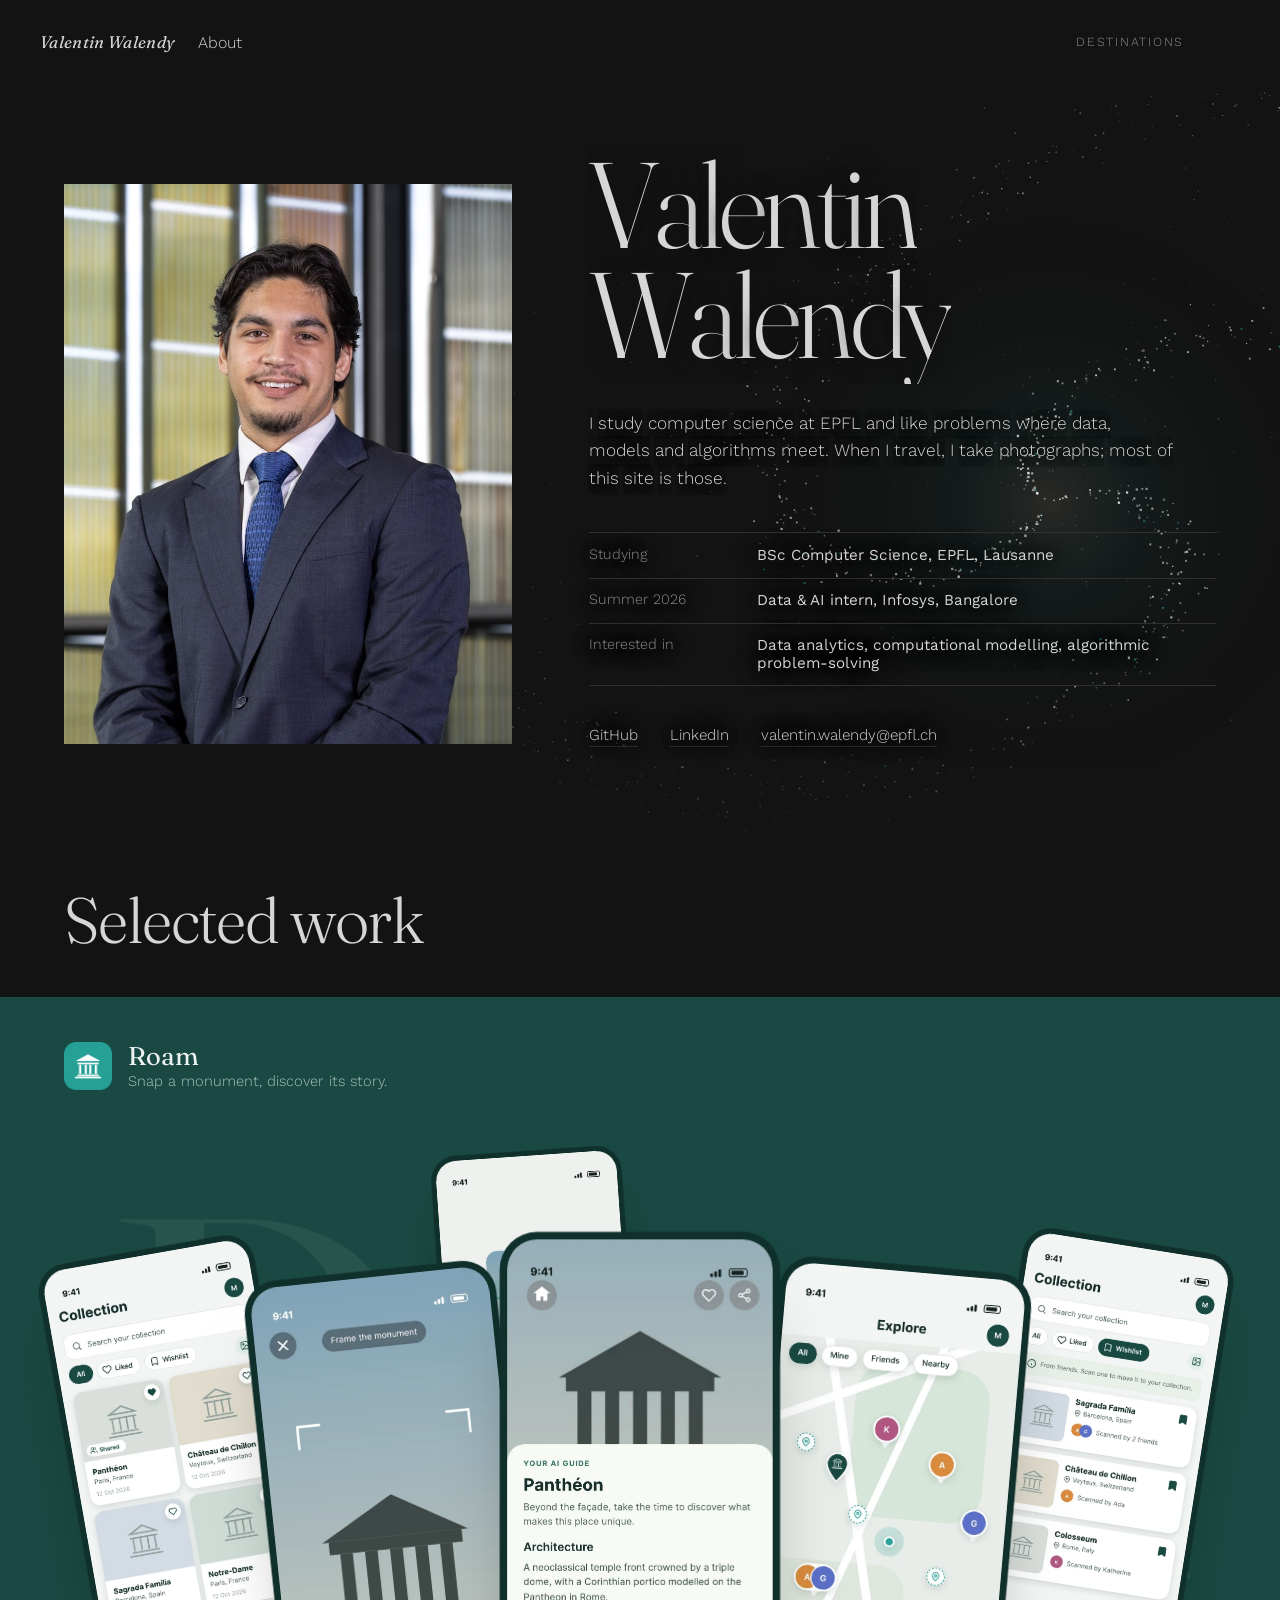
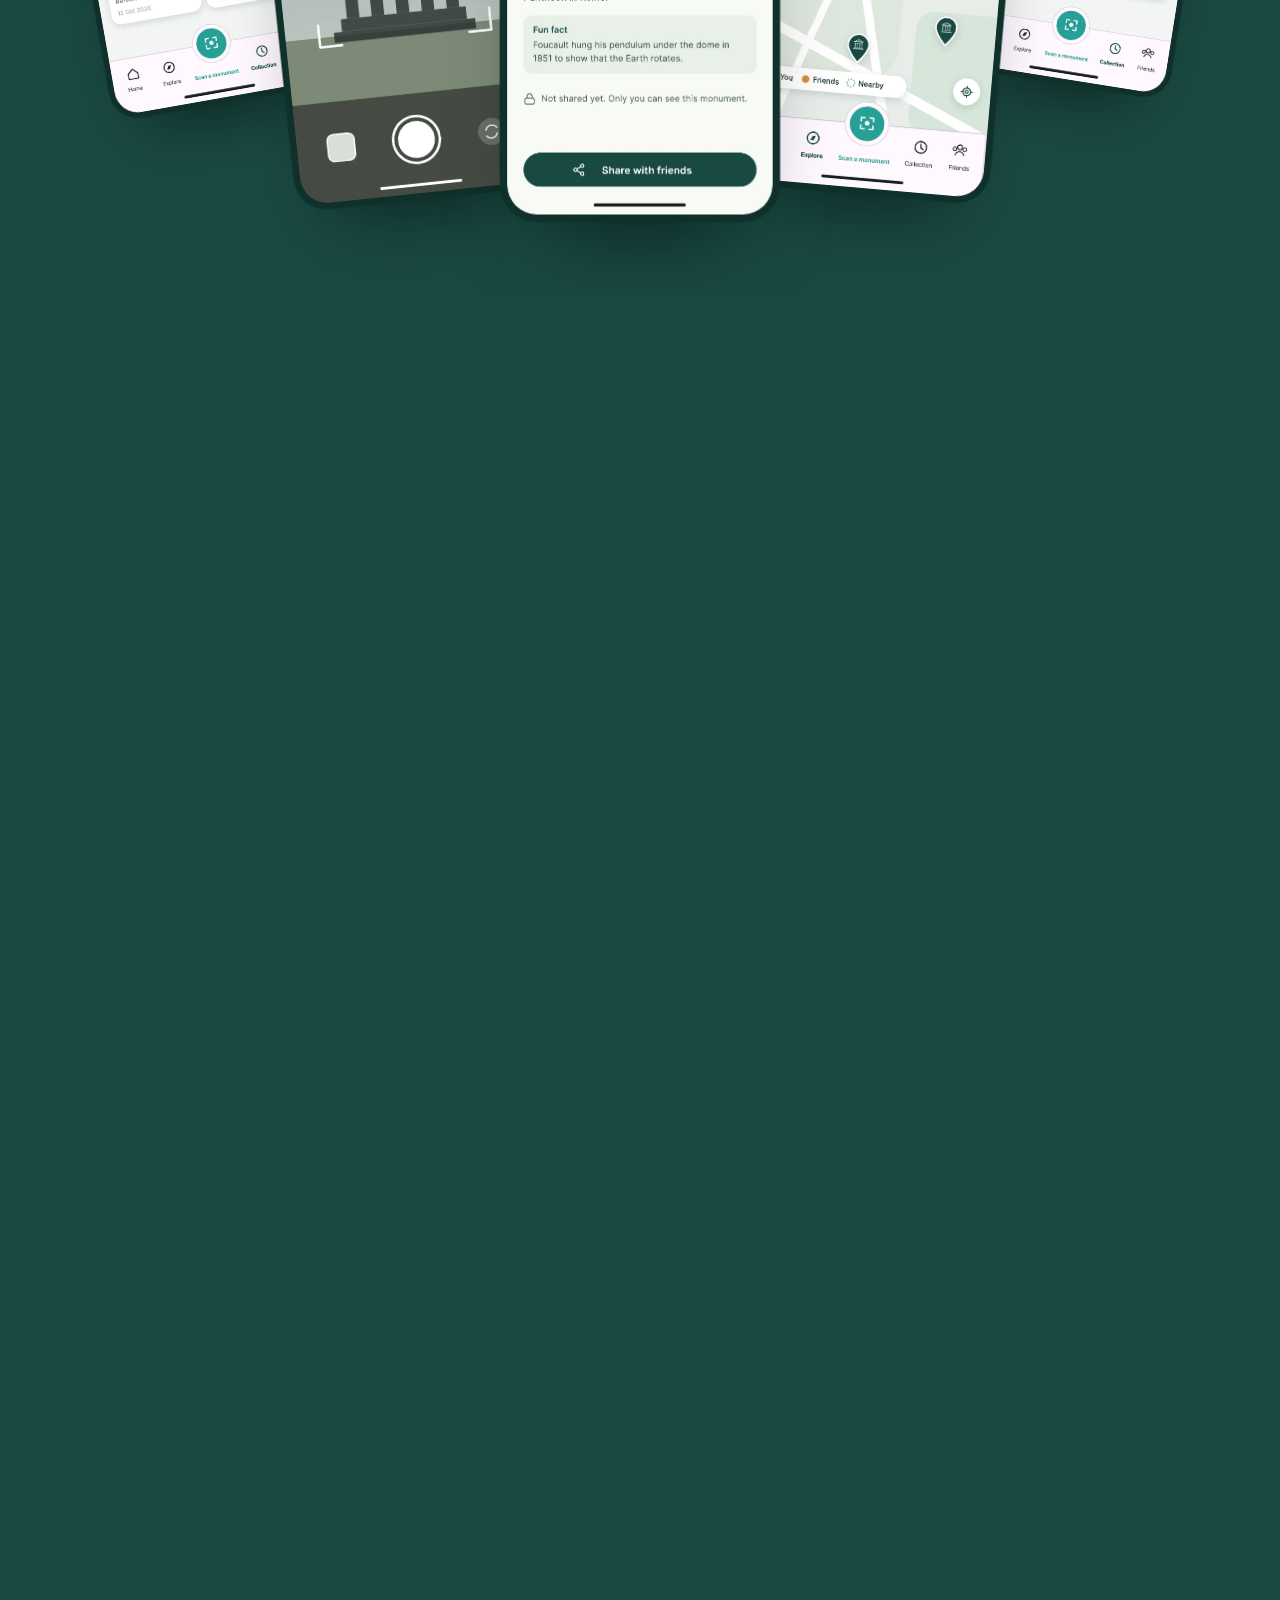
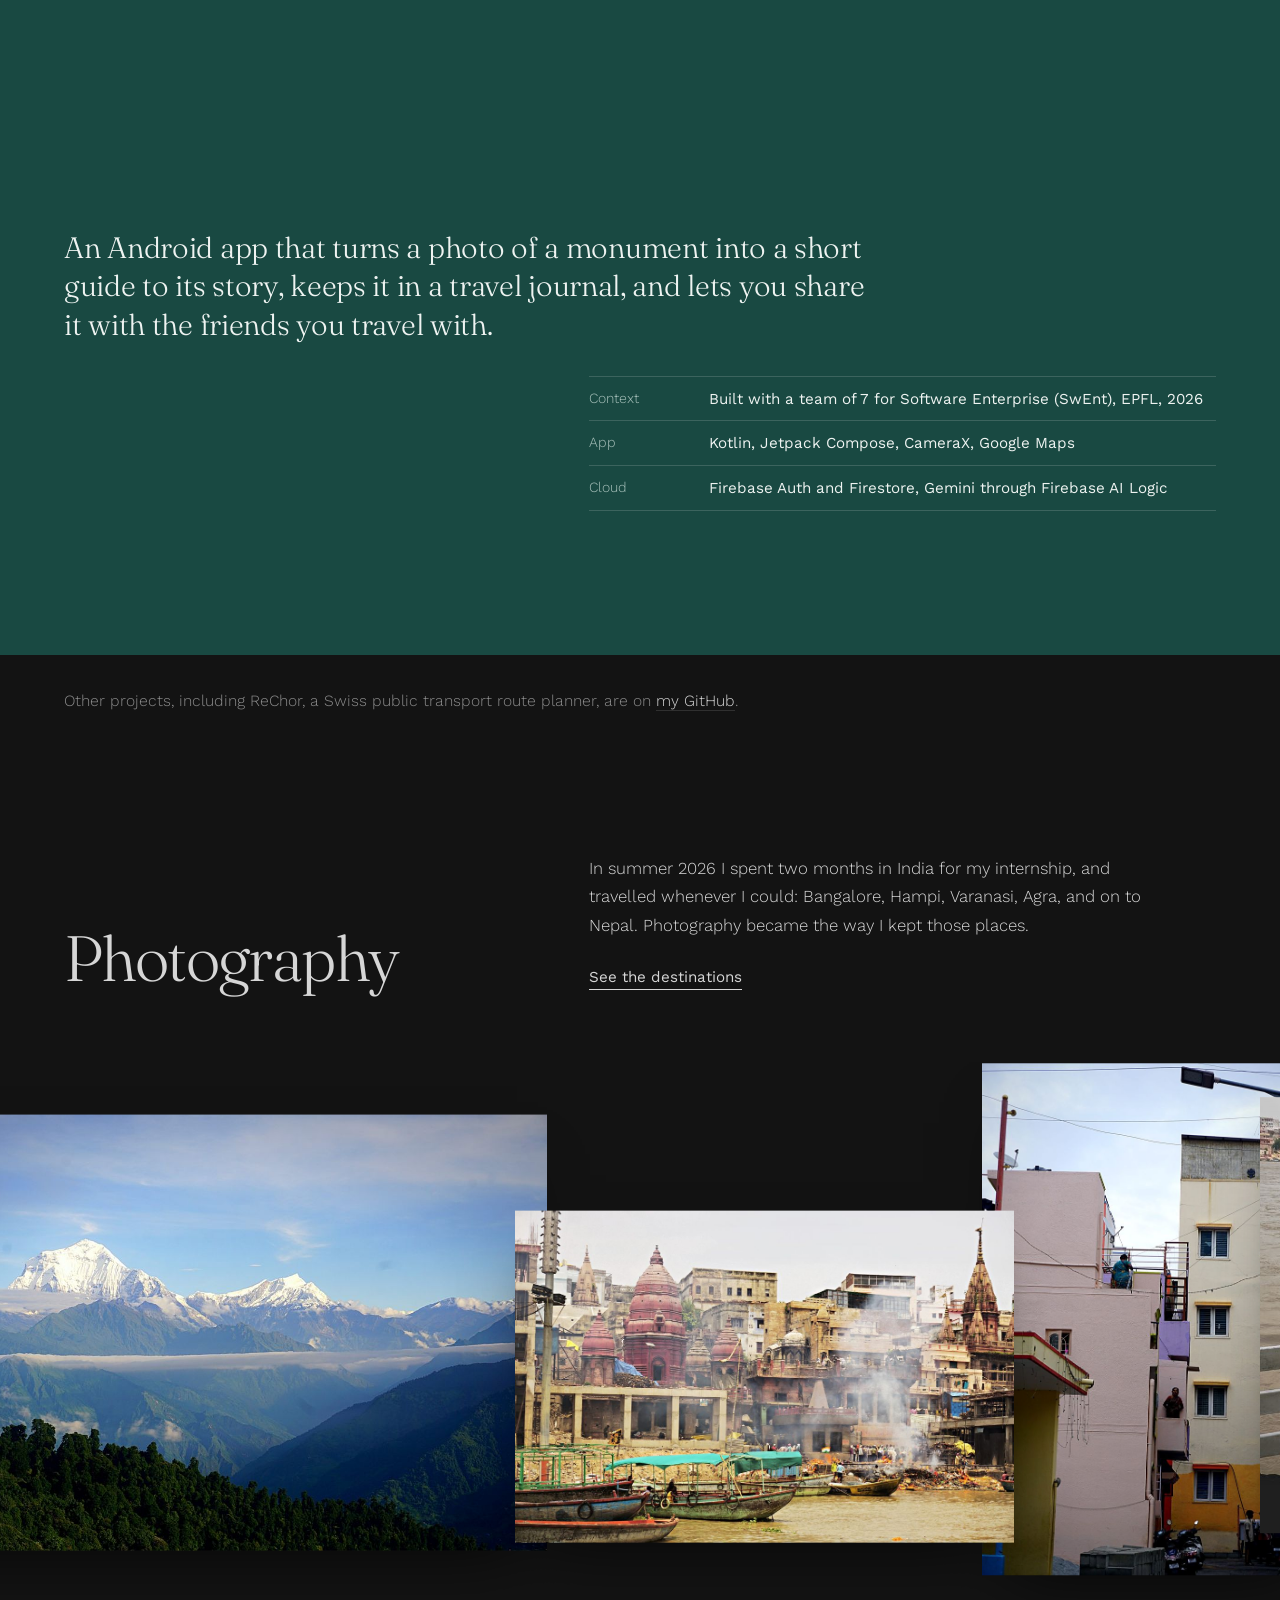
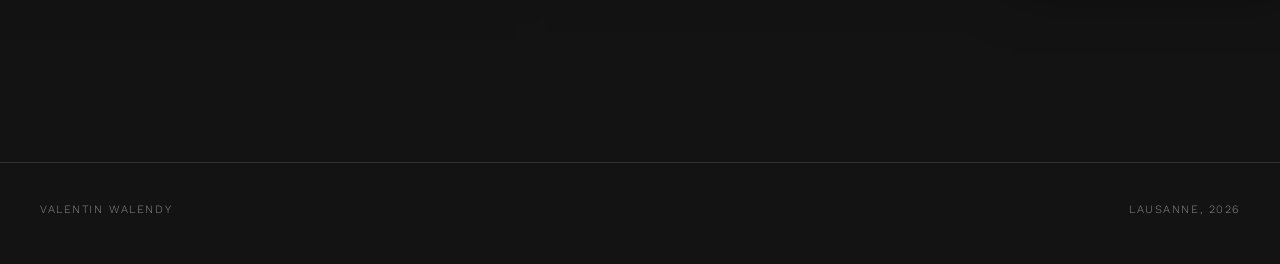
==== commit a1ec91fa: "About: interactive galaxy background behind the intro that reacts to the pointer Co-Authored-By: Cla" ====
--- a/about.html
+++ b/about.html
@@ -155,6 +155,7 @@
 </footer>
 
 <script src="cursor.js"></script>
+<script src="intro-bg.js"></script>
 <script src="about.js"></script>
 </body>
 </html>
--- a/about.css
+++ b/about.css
@@ -96,9 +96,10 @@
 /* ---------- Intro ---------- */
 
 .ab-intro {
-  max-width: 1400px;
-  margin: 0 auto;
-  padding: clamp(1.5rem, 5vh, 4rem) var(--gutter) clamp(5rem, 16vh, 10rem);
+  position: relative;
+  isolation: isolate;
+  min-height: calc(100vh - 6rem);
+  padding: clamp(1.5rem, 5vh, 4rem) max(var(--gutter), calc((100vw - 1400px) / 2 + var(--gutter))) clamp(5rem, 16vh, 10rem);
   display: grid;
   grid-template-columns: minmax(260px, 5fr) 7fr;
   gap: clamp(2rem, 6vw, 7rem);
@@ -124,6 +125,8 @@
 .ab.is-ready .ab-portrait { clip-path: inset(0 0 0 0); }
 .ab.is-ready .ab-portrait img { transform: scale(1); }
 
+.ab-intro-text { text-shadow: 0 0 24px var(--bg), 0 0 8px var(--bg); }
+
 .ab-name {
   font-family: var(--display);
   font-weight: 300;
@@ -217,6 +220,19 @@
   transition: background-size 0.5s var(--ease-out);
 }
 .ab-links a:hover { background-size: 100% 1px, 100% 1px; }
+
+/* interactive particle field behind the intro (intro-bg.js) */
+.ab-bg {
+  position: absolute;
+  inset: 0;
+  z-index: -1;
+  pointer-events: none;
+  opacity: 0;
+  transition: opacity 2s ease 0.4s;
+  -webkit-mask-image: linear-gradient(to bottom, #000 70%, transparent);
+          mask-image: linear-gradient(to bottom, #000 70%, transparent);
+}
+.ab.is-ready .ab-bg { opacity: 1; }
 
 /* ---------- Section head ---------- */
 
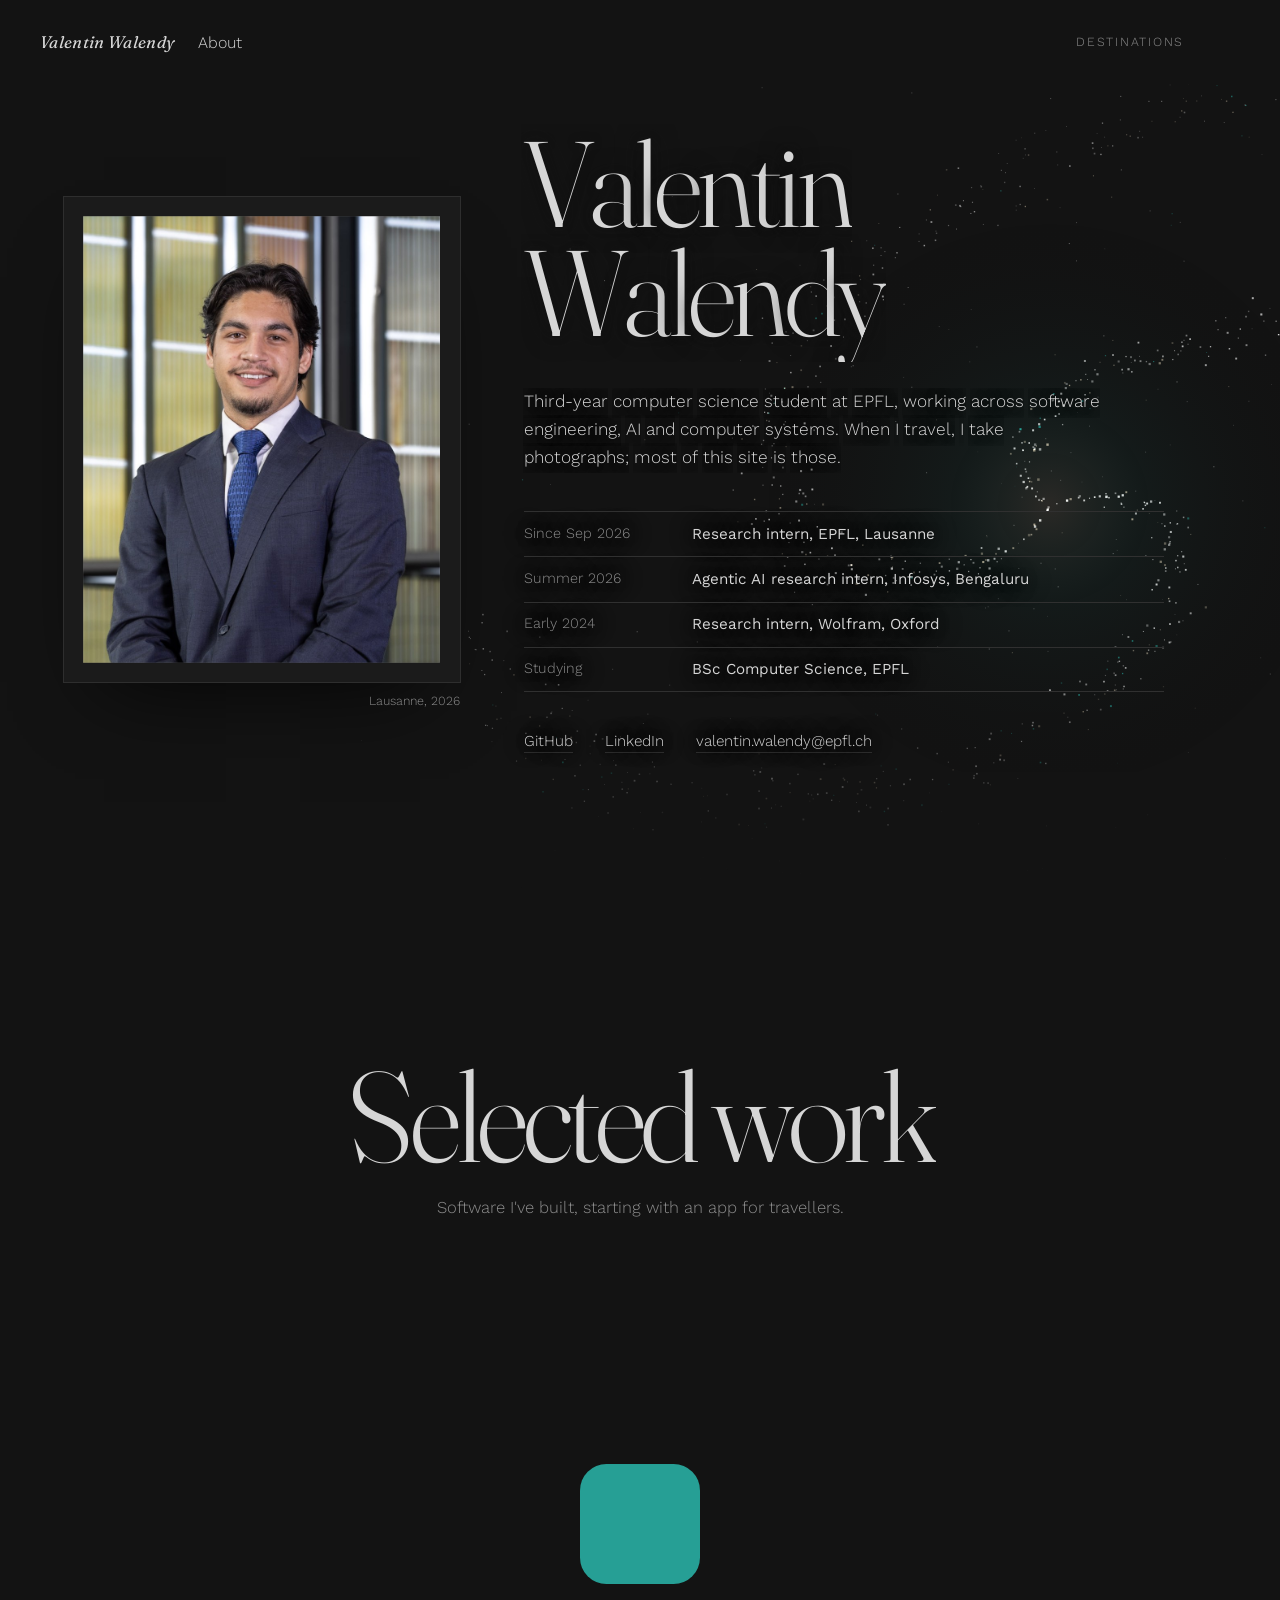
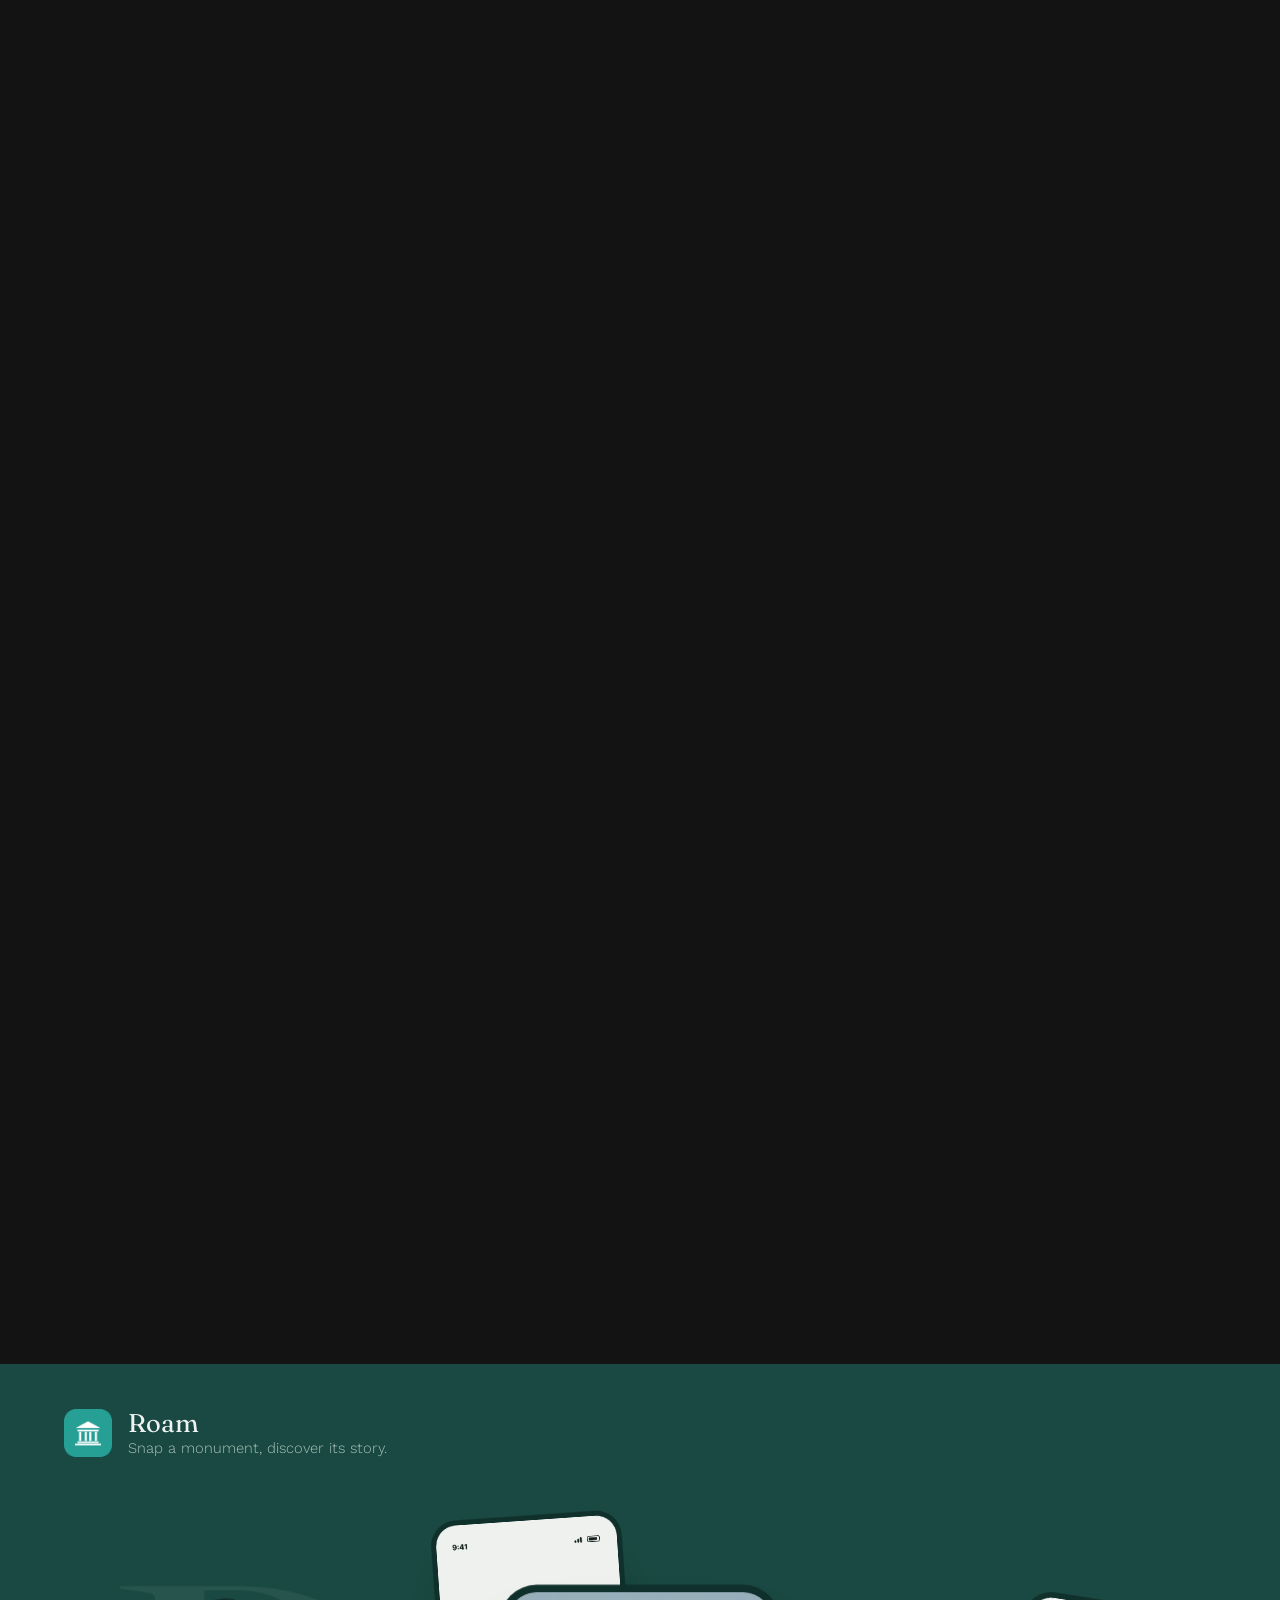
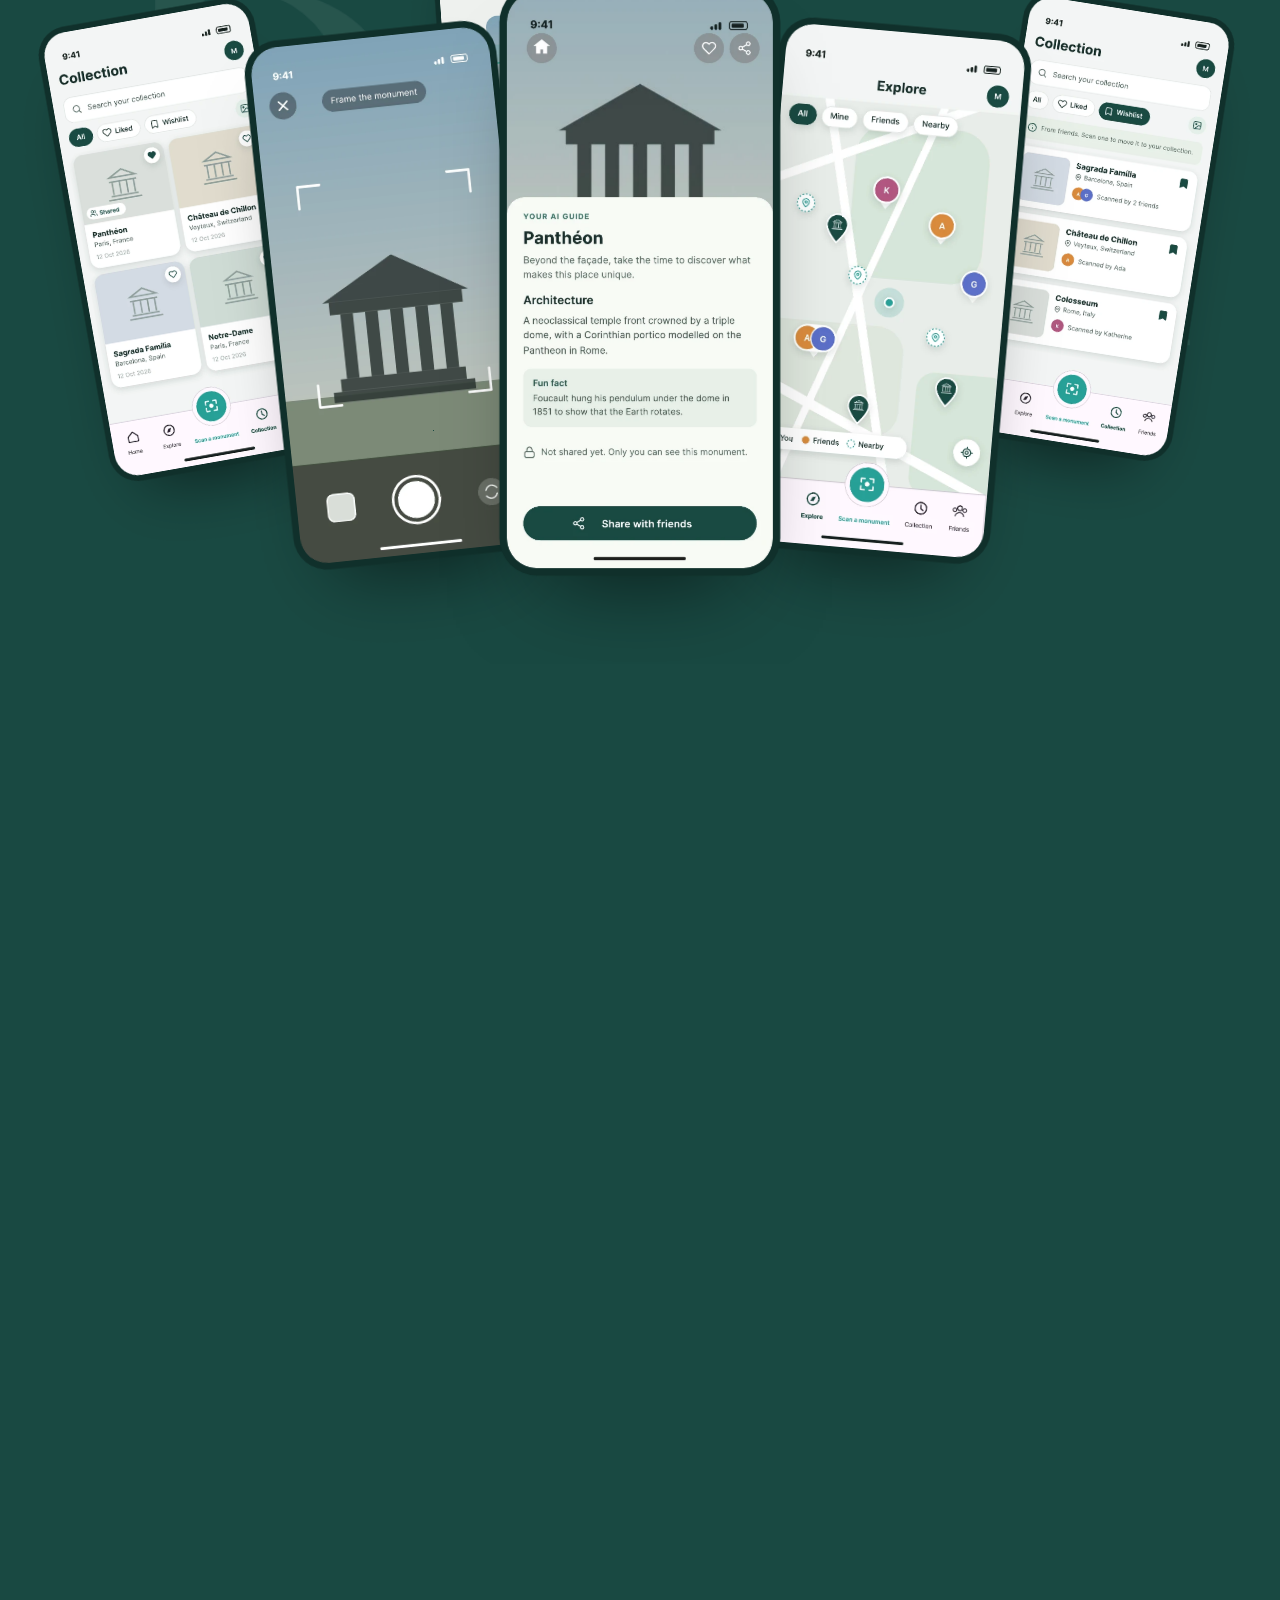
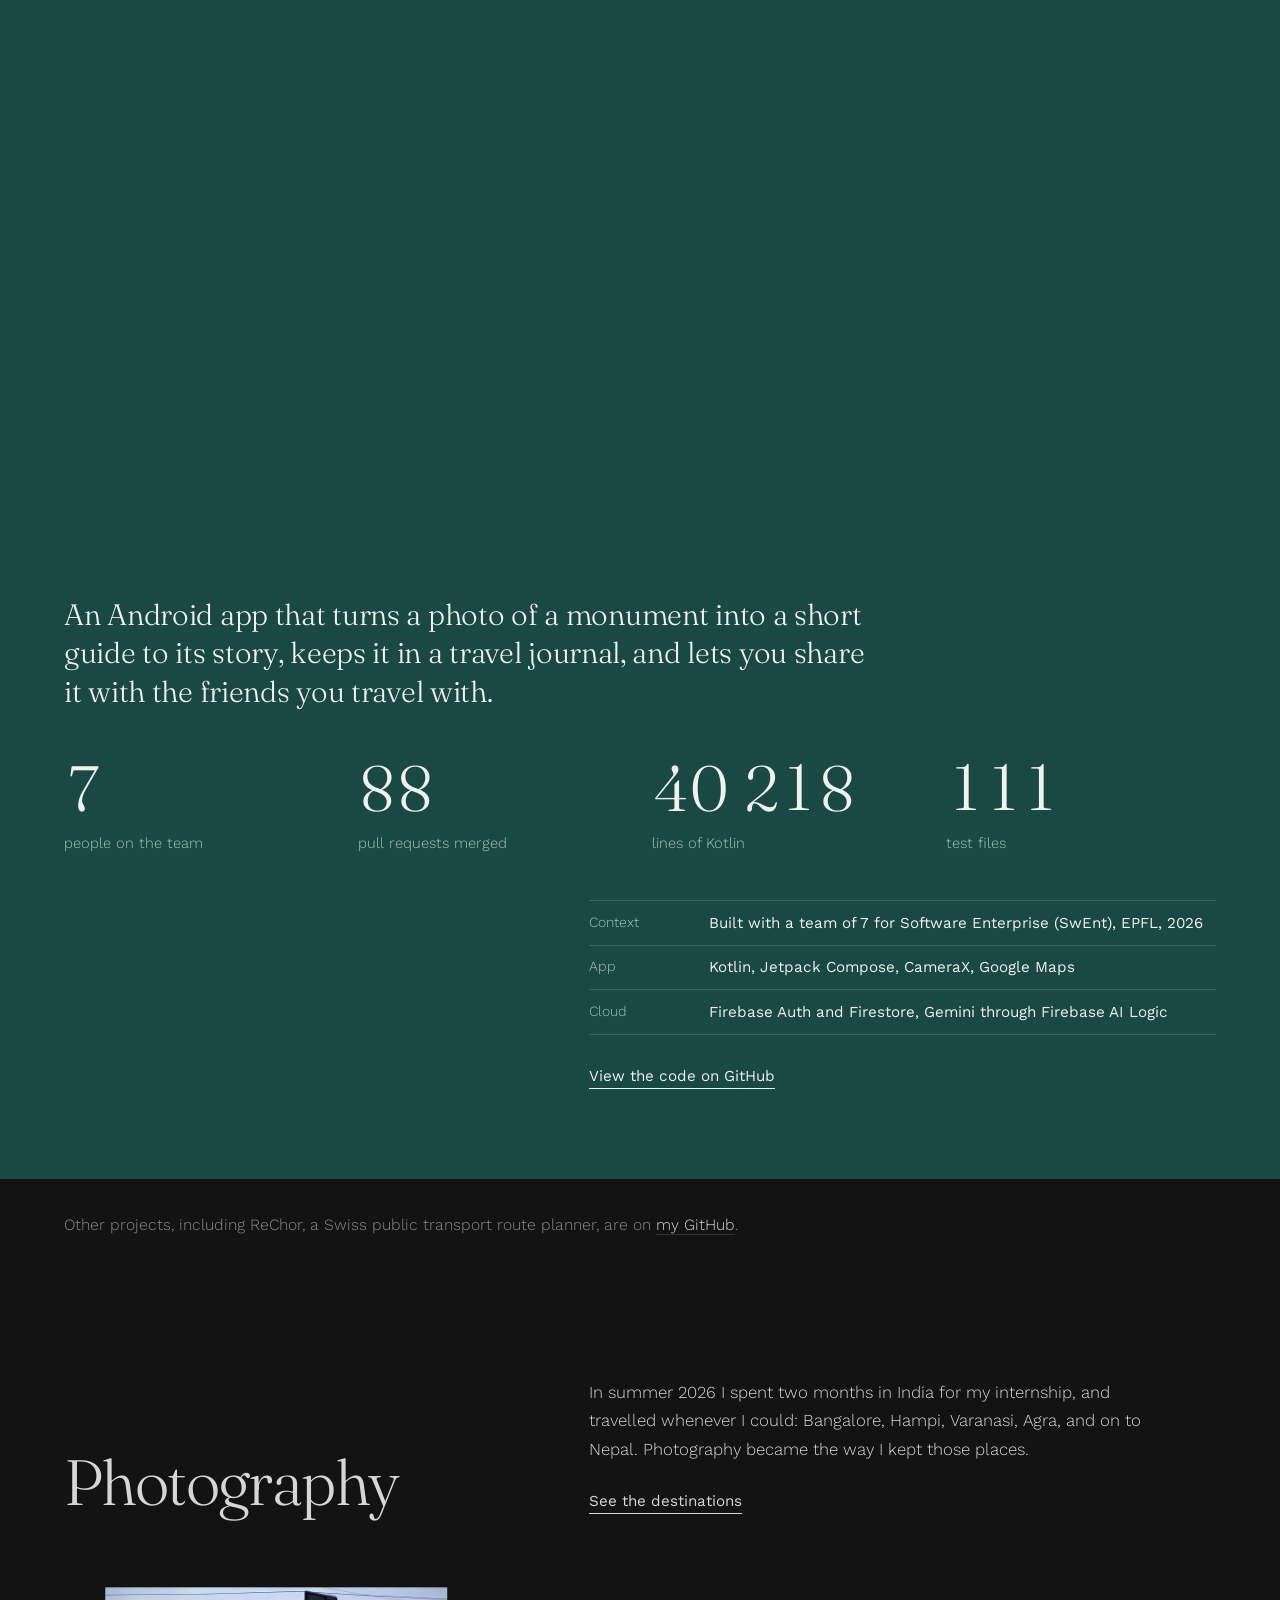
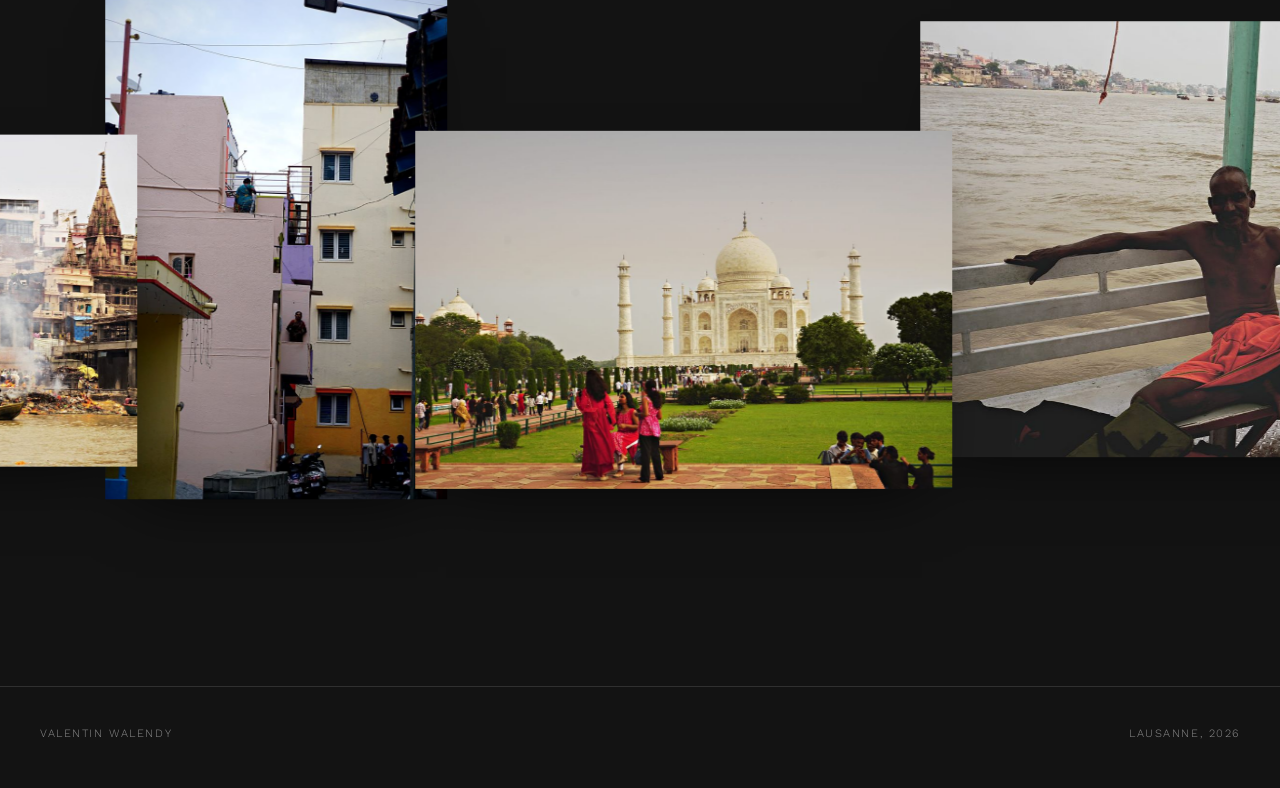
==== commit e85ddba1: "About: framed portrait, experience from profile README, loader with rolling counter, icon-to-section" ====
--- a/about.html
+++ b/about.html
@@ -11,6 +11,12 @@
 <link rel="stylesheet" href="about.css">
 </head>
 <body class="ab">
+
+<div class="ab-loader" aria-hidden="true">
+  <span class="ab-loader-name">Valentin Walendy</span>
+  <span class="ab-loader-count"><span class="odo" data-digits="3"></span><span class="ab-loader-pct">%</span></span>
+  <span class="ab-loader-bar"><span></span></span>
+</div>
 
 <nav class="nav ab-nav">
   <div class="nav-left">
@@ -26,8 +32,11 @@
 
   <!-- ============ Intro ============ -->
   <section class="ab-intro" aria-labelledby="ab-name">
-    <figure class="ab-portrait">
-      <img src="photos/portrait.jpg" alt="Portrait of Valentin Walendy" width="880" height="1100">
+    <figure class="ab-frame">
+      <div class="ab-portrait">
+        <img src="photos/portrait.jpg" alt="Portrait of Valentin Walendy" width="880" height="1100">
+      </div>
+      <figcaption>Lausanne, 2026</figcaption>
     </figure>
 
     <div class="ab-intro-text">
@@ -36,20 +45,24 @@
         <span class="ab-name-line" data-split="chars">Walendy</span>
       </h1>
 
-      <p class="ab-statement" data-split="words">I study computer science at EPFL and like problems where data, models and algorithms meet. When I travel, I take photographs; most of this site is those.</p>
+      <p class="ab-statement" data-split="words">Third-year computer science student at EPFL, working across software engineering, AI and computer systems. When I travel, I take photographs; most of this site is those.</p>
 
       <dl class="ab-facts">
         <div>
-          <dt>Studying</dt>
-          <dd>BSc Computer Science, EPFL, Lausanne</dd>
+          <dt>Since Sep 2026</dt>
+          <dd>Research intern, EPFL, Lausanne</dd>
         </div>
         <div>
           <dt>Summer 2026</dt>
-          <dd>Data &amp; AI intern, Infosys, Bangalore</dd>
+          <dd>Agentic AI research intern, Infosys, Bengaluru</dd>
         </div>
         <div>
-          <dt>Interested in</dt>
-          <dd>Data analytics, computational modelling, algorithmic problem-solving</dd>
+          <dt>Early 2024</dt>
+          <dd>Research intern, Wolfram, Oxford</dd>
+        </div>
+        <div>
+          <dt>Studying</dt>
+          <dd>BSc Computer Science, EPFL</dd>
         </div>
       </dl>
 
@@ -62,8 +75,15 @@
   </section>
 
   <!-- ============ Work ============ -->
-  <section class="ab-section-head">
-    <h2 class="ab-h2" data-split="chars" data-reveal>Selected work</h2>
+  <section class="ab-trans" aria-labelledby="ab-work-title">
+    <div class="ab-trans-stage">
+      <div class="ab-trans-panel" aria-hidden="true"></div>
+      <img class="ab-trans-icon" src="assets/roam/icon.png" alt="" aria-hidden="true">
+      <div class="ab-trans-text">
+        <h2 id="ab-work-title" class="ab-h2 ab-trans-title" data-split="chars">Selected work</h2>
+        <p class="ab-trans-sub">Software I've built, starting with an app for travellers.</p>
+      </div>
+    </div>
   </section>
 
   <section class="roam" aria-labelledby="roam-title">
@@ -101,6 +121,13 @@
 
     <div class="roam-after">
       <p class="roam-lede" data-split="words" data-reveal>An Android app that turns a photo of a monument into a short guide to its story, keeps it in a travel journal, and lets you share it with the friends you travel with.</p>
+
+      <ul class="roam-stats" data-reveal>
+        <li><span class="odo" data-value="7"></span><span class="roam-stat-l">people on the team</span></li>
+        <li><span class="odo" data-value="88"></span><span class="roam-stat-l">pull requests merged</span></li>
+        <li><span class="odo" data-value="40218" data-group></span><span class="roam-stat-l">lines of Kotlin</span></li>
+        <li><span class="odo" data-value="111"></span><span class="roam-stat-l">test files</span></li>
+      </ul>
 
       <dl class="roam-meta" data-reveal>
         <div>
--- a/about.css
+++ b/about.css
@@ -101,10 +101,40 @@
   min-height: calc(100vh - 6rem);
   padding: clamp(1.5rem, 5vh, 4rem) max(var(--gutter), calc((100vw - 1400px) / 2 + var(--gutter))) clamp(5rem, 16vh, 10rem);
   display: grid;
-  grid-template-columns: minmax(260px, 5fr) 7fr;
-  gap: clamp(2rem, 6vw, 7rem);
-  align-items: end;
-}
+  grid-template-columns: minmax(200px, 4fr) 7fr;
+  gap: clamp(1.5rem, 5vw, 6rem);
+  align-items: center;
+}
+
+/* Framed print: thin outer rule, dark mat, the photo inside */
+.ab-frame {
+  margin: 0;
+  position: relative;
+  padding: clamp(10px, 1.5vw, 22px);
+  background: var(--mat);
+  box-shadow: 0 0 0 1px var(--mat-border), 0 40px 80px -40px rgba(0, 0, 0, 0.8);
+  opacity: 0;
+  transform: translateY(24px) scale(0.98);
+  transition: opacity 1s var(--ease-out), transform 1.4s var(--ease-out);
+}
+.ab-frame::after {                    /* hairline inner bevel around the photo */
+  content: "";
+  position: absolute;
+  inset: clamp(10px, 1.5vw, 22px);
+  box-shadow: inset 0 0 0 1px rgba(255, 255, 255, 0.06);
+  pointer-events: none;
+}
+.ab-frame figcaption {
+  position: absolute;
+  right: 0;
+  top: calc(100% + 0.7rem);
+  font-size: 0.78rem;
+  color: var(--ink-soft);
+  opacity: 0;
+  transition: opacity 1s ease 1.2s;
+}
+.ab.is-ready .ab-frame { opacity: 1; transform: none; }
+.ab.is-ready .ab-frame figcaption { opacity: 1; }
 
 .ab-portrait {
   margin: 0;
@@ -112,7 +142,7 @@
   overflow: hidden;
   background: var(--bg-soft);
   clip-path: inset(100% 0 0 0);
-  transition: clip-path 1.4s var(--ease-in-out);
+  transition: clip-path 1.4s var(--ease-in-out) 0.25s;
 }
 .ab-portrait img {
   display: block;
@@ -120,7 +150,7 @@
   height: 100%;
   object-fit: cover;
   transform: scale(1.18);
-  transition: transform 2s var(--ease-out);
+  transition: transform 2s var(--ease-out) 0.25s;
 }
 .ab.is-ready .ab-portrait { clip-path: inset(0 0 0 0); }
 .ab.is-ready .ab-portrait img { transform: scale(1); }
@@ -184,6 +214,7 @@
 .ab-facts > div:nth-child(1) { --d: 1000ms; }
 .ab-facts > div:nth-child(2) { --d: 1120ms; }
 .ab-facts > div:nth-child(3) { --d: 1240ms; }
+.ab-facts > div:nth-child(4) { --d: 1360ms; }
 .ab-facts > div::before,
 .ab-facts > div::after,
 .ab-facts dt { transition-delay: var(--d); }
@@ -208,9 +239,9 @@
   transform: translateY(10px);
   transition: opacity 0.8s var(--ease-out), transform 0.8s var(--ease-out);
 }
-.ab-links li:nth-child(1) { transition-delay: 1400ms; }
-.ab-links li:nth-child(2) { transition-delay: 1470ms; }
-.ab-links li:nth-child(3) { transition-delay: 1540ms; }
+.ab-links li:nth-child(1) { transition-delay: 1500ms; }
+.ab-links li:nth-child(2) { transition-delay: 1570ms; }
+.ab-links li:nth-child(3) { transition-delay: 1640ms; }
 .ab.is-ready .ab-links li { opacity: 1; transform: none; }
 
 .ab-links a {
@@ -449,13 +480,11 @@
 @media (max-width: 900px) {
   .nav { padding: 1.5rem var(--gutter); }
 
-  .ab-intro,
   .ab-photo-head,
   .roam-after { grid-template-columns: 1fr; }
   .roam-meta,
   .roam-after .ab-cta { grid-column: 1; }
 
-  .ab-portrait { max-width: 22rem; }
 
   .roam-pin { height: 380vh; }
   .roam-captions {
@@ -471,6 +500,16 @@
   .ph { top: 52%; }
 }
 
+@media (max-width: 700px) {
+  .ab-intro { grid-template-columns: 38% 1fr; gap: 1.25rem 1rem; align-items: end; }
+  .ab-intro-text { display: contents; }
+  .ab-name { grid-column: 2; grid-row: 1; margin: 0; font-size: clamp(2.2rem, 11vw, 3.4rem); }
+  .ab-statement, .ab-facts, .ab-links { grid-column: 1 / -1; }
+  .ab-statement { margin: 1.5rem 0 0.5rem; }
+  .ab-frame figcaption { display: none; }
+  .roam-stats { grid-template-columns: 1fr 1fr; }
+}
+
 @media (max-width: 520px) {
   .ab-facts > div,
   .roam-meta > div { grid-template-columns: 1fr; gap: 0.2rem; }
@@ -490,3 +529,159 @@
   .ab-facts > div::before, .ab-facts > div:last-child::after { transform: none; }
   .ab-facts dt, .ab-facts dd, .ab-links li { opacity: 1; transform: none; }
 }
+
+
+/* ---------- Odometer digits ---------- */
+
+.odo { display: inline-flex; font-variant-numeric: lining-nums tabular-nums; font-feature-settings: 'lnum' 1, 'tnum' 1; }
+.odo-d { display: inline-block; height: 1.15em; line-height: 1.15; overflow: hidden; }
+.odo-d.is-blank { width: 0; transition: width 0.3s ease; }
+.odo-reel {
+  display: flex;
+  flex-direction: column;
+  transition: transform var(--dur, 1.6s) cubic-bezier(0.2, 0.75, 0.15, 1);
+  transition-delay: var(--dl, 0s);
+}
+.odo-reel > span { display: block; height: 1.15em; text-align: center; }
+.odo-sep { display: inline-block; width: 0.22em; }
+
+/* ---------- Loader ---------- */
+
+html.is-loading { overflow: hidden; }
+
+.ab-loader {
+  position: fixed;
+  inset: 0;
+  z-index: 1000;
+  background: var(--bg);
+  color: var(--ink);
+  clip-path: inset(0 0 0 0);
+  transition: clip-path 1.1s cubic-bezier(0.76, 0, 0.24, 1);
+}
+.ab-loader.is-done { clip-path: inset(0 0 100% 0); }
+.ab-loader.is-gone { display: none; }
+
+.ab-loader-name {
+  position: absolute;
+  top: 2rem;
+  left: var(--gutter);
+  font-family: 'Fraunces', serif;
+  font-style: italic;
+  font-size: 1.05rem;
+}
+.ab-loader-count {
+  position: absolute;
+  left: var(--gutter);
+  bottom: clamp(1.5rem, 6vh, 4rem);
+  display: flex;
+  align-items: flex-start;
+  font-family: var(--display);
+  font-size: clamp(6rem, 22vw, 20rem);
+  line-height: 1;
+  letter-spacing: -0.04em;
+  font-variation-settings: 'wght' var(--lw, 100), 'SOFT' calc(100 - var(--lp, 0));
+}
+.ab-loader-count .odo-reel { transition-duration: 0.45s; }
+.ab-loader-pct {
+  font-size: 0.22em;
+  margin: 0.35em 0 0 0.25em;
+  color: var(--ink-soft);
+  letter-spacing: 0;
+}
+.ab-loader-bar {
+  position: absolute;
+  left: 0; right: 0; bottom: 0;
+  height: 2px;
+  background: var(--line);
+}
+.ab-loader-bar span {
+  display: block;
+  height: 100%;
+  background: var(--ink);
+  transform-origin: left;
+  transform: scaleX(var(--lpx, 0));
+  transition: transform 0.4s var(--ease-out);
+}
+
+/* ---------- Selected work → Roam transition ---------- */
+
+.ab-trans { position: relative; height: 230vh; }
+.ab-trans-stage {
+  position: sticky;
+  top: 0;
+  height: 100vh;
+  overflow: hidden;
+}
+.ab-trans-text {
+  position: absolute;
+  left: 0; right: 0;
+  top: 18vh;
+  text-align: center;
+  padding: 0 var(--gutter);
+  z-index: 1;
+  will-change: transform, opacity;
+}
+.ab-trans-title {
+  font-size: clamp(3.2rem, 10vw, 9.5rem);
+  line-height: 0.95;
+  letter-spacing: -0.04em;
+  --wght: 300;
+}
+.ab-trans-sub {
+  margin: 1.25rem 0 0;
+  color: var(--ink-soft);
+  font-size: clamp(1rem, 1.3vw, 1.15rem);
+  opacity: 0;
+  transform: translateY(10px);
+  transition: opacity 0.9s var(--ease-out) 0.5s, transform 0.9s var(--ease-out) 0.5s;
+}
+.ab-trans.is-in .ab-trans-sub { opacity: 1; transform: none; }
+
+.ab-trans-panel {
+  position: absolute;
+  inset: 0;
+  z-index: 2;
+  background: #269f95;
+  clip-path: inset(50% 50% 50% 50%);
+  will-change: clip-path;
+}
+.ab-trans-icon {
+  position: absolute;
+  left: 50%;
+  top: 0;
+  z-index: 3;
+  width: var(--is, 112px);
+  height: var(--is, 112px);
+  will-change: transform, opacity;
+  opacity: 0;
+  transition: opacity 0.8s ease 0.6s;
+}
+.ab-trans.is-in .ab-trans-icon { opacity: 1; }
+.ab-trans.is-in .ab-trans-icon.is-driven { transition: none; }
+
+/* ---------- Roam stats ---------- */
+
+.roam-stats {
+  grid-column: 1 / -1;
+  list-style: none;
+  margin: 0.5rem 0 1rem;
+  padding: 0;
+  display: grid;
+  grid-template-columns: repeat(4, 1fr);
+  gap: 2rem 1.5rem;
+}
+.roam-stats li { display: flex; flex-direction: column; gap: 0.6rem; }
+.roam-stats .odo {
+  font-family: var(--display);
+  font-size: clamp(2.6rem, 5vw, 4.5rem);
+  font-variation-settings: 'wght' 300, 'SOFT' 0;
+  letter-spacing: -0.02em;
+  color: var(--roam-ink);
+}
+.roam-stat-l { color: var(--roam-ink-soft); font-size: 0.92rem; }
+
+@media (max-width: 700px) {
+  .roam-stats { grid-template-columns: 1fr 1fr; gap: 1.75rem 1rem; }
+  .roam-stats .odo { font-size: 2.6rem; }
+  .ab-intro { grid-template-columns: 42% 1fr; }
+}
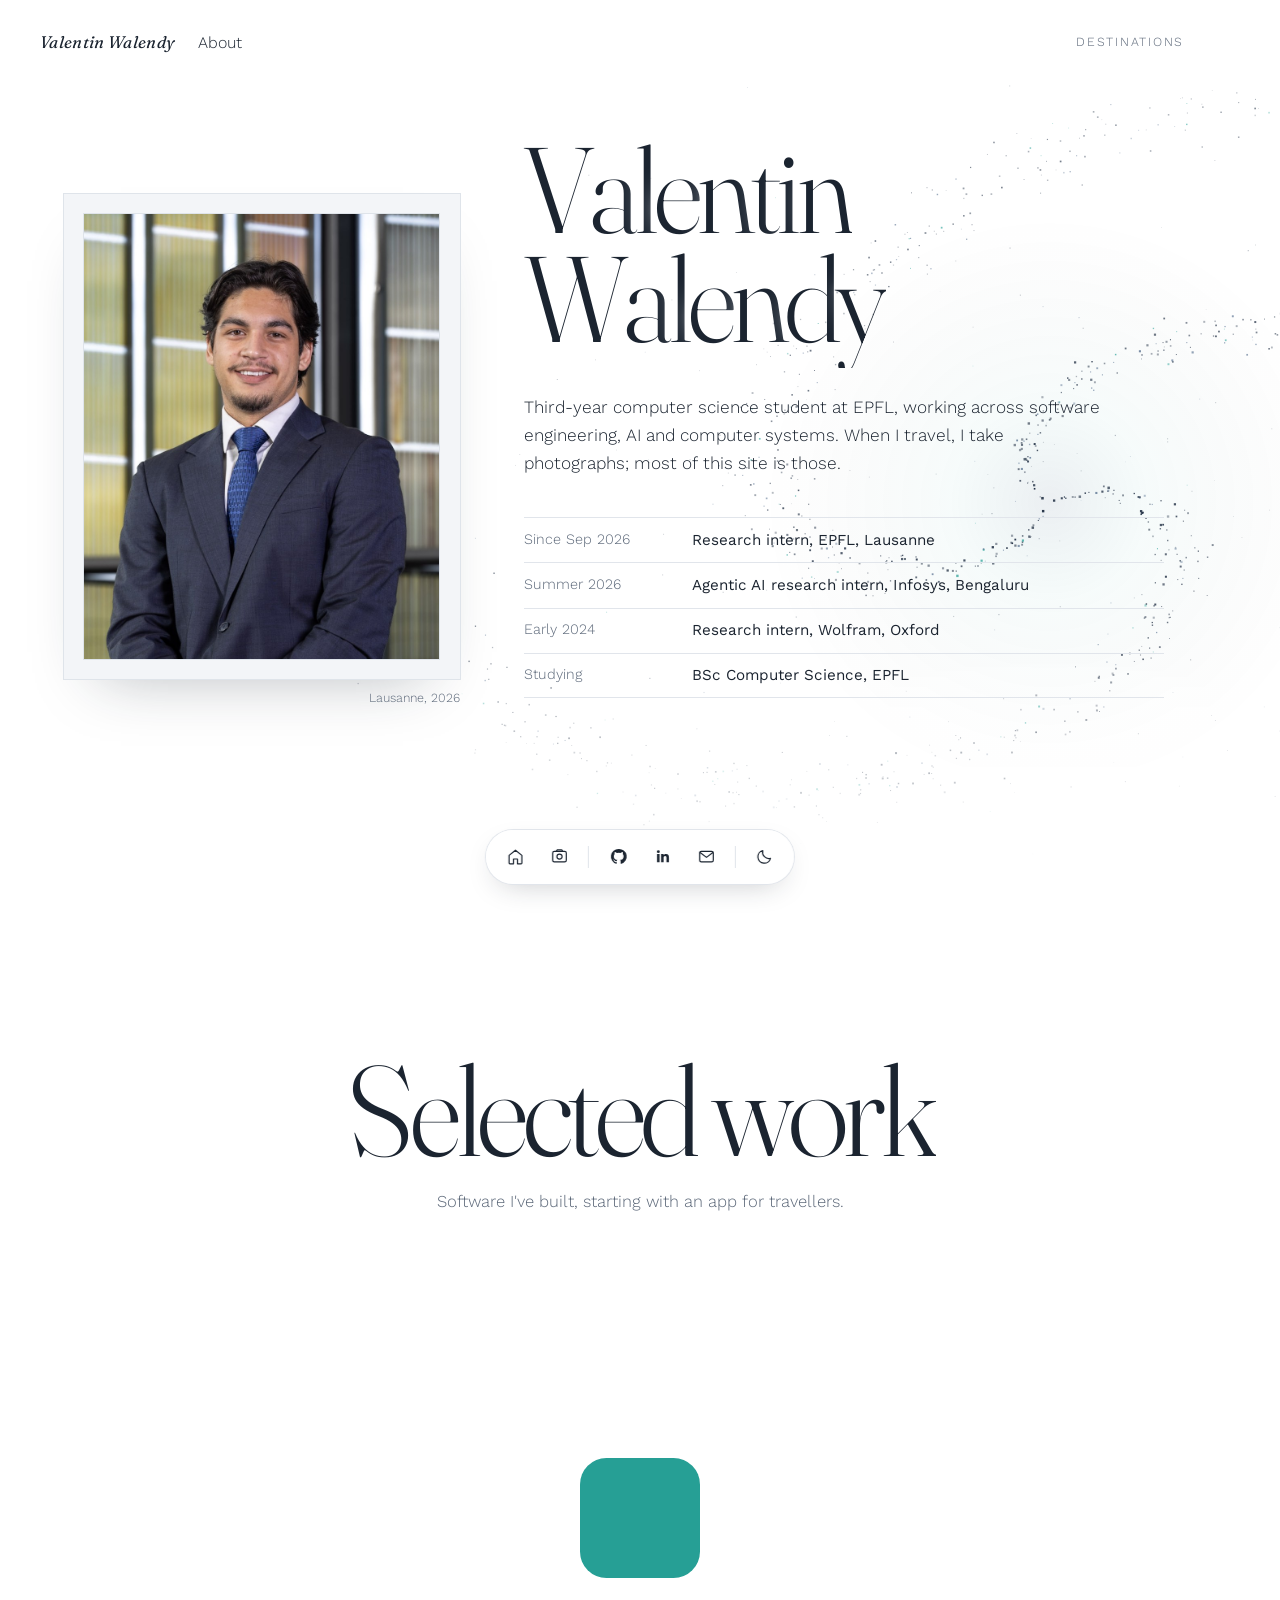
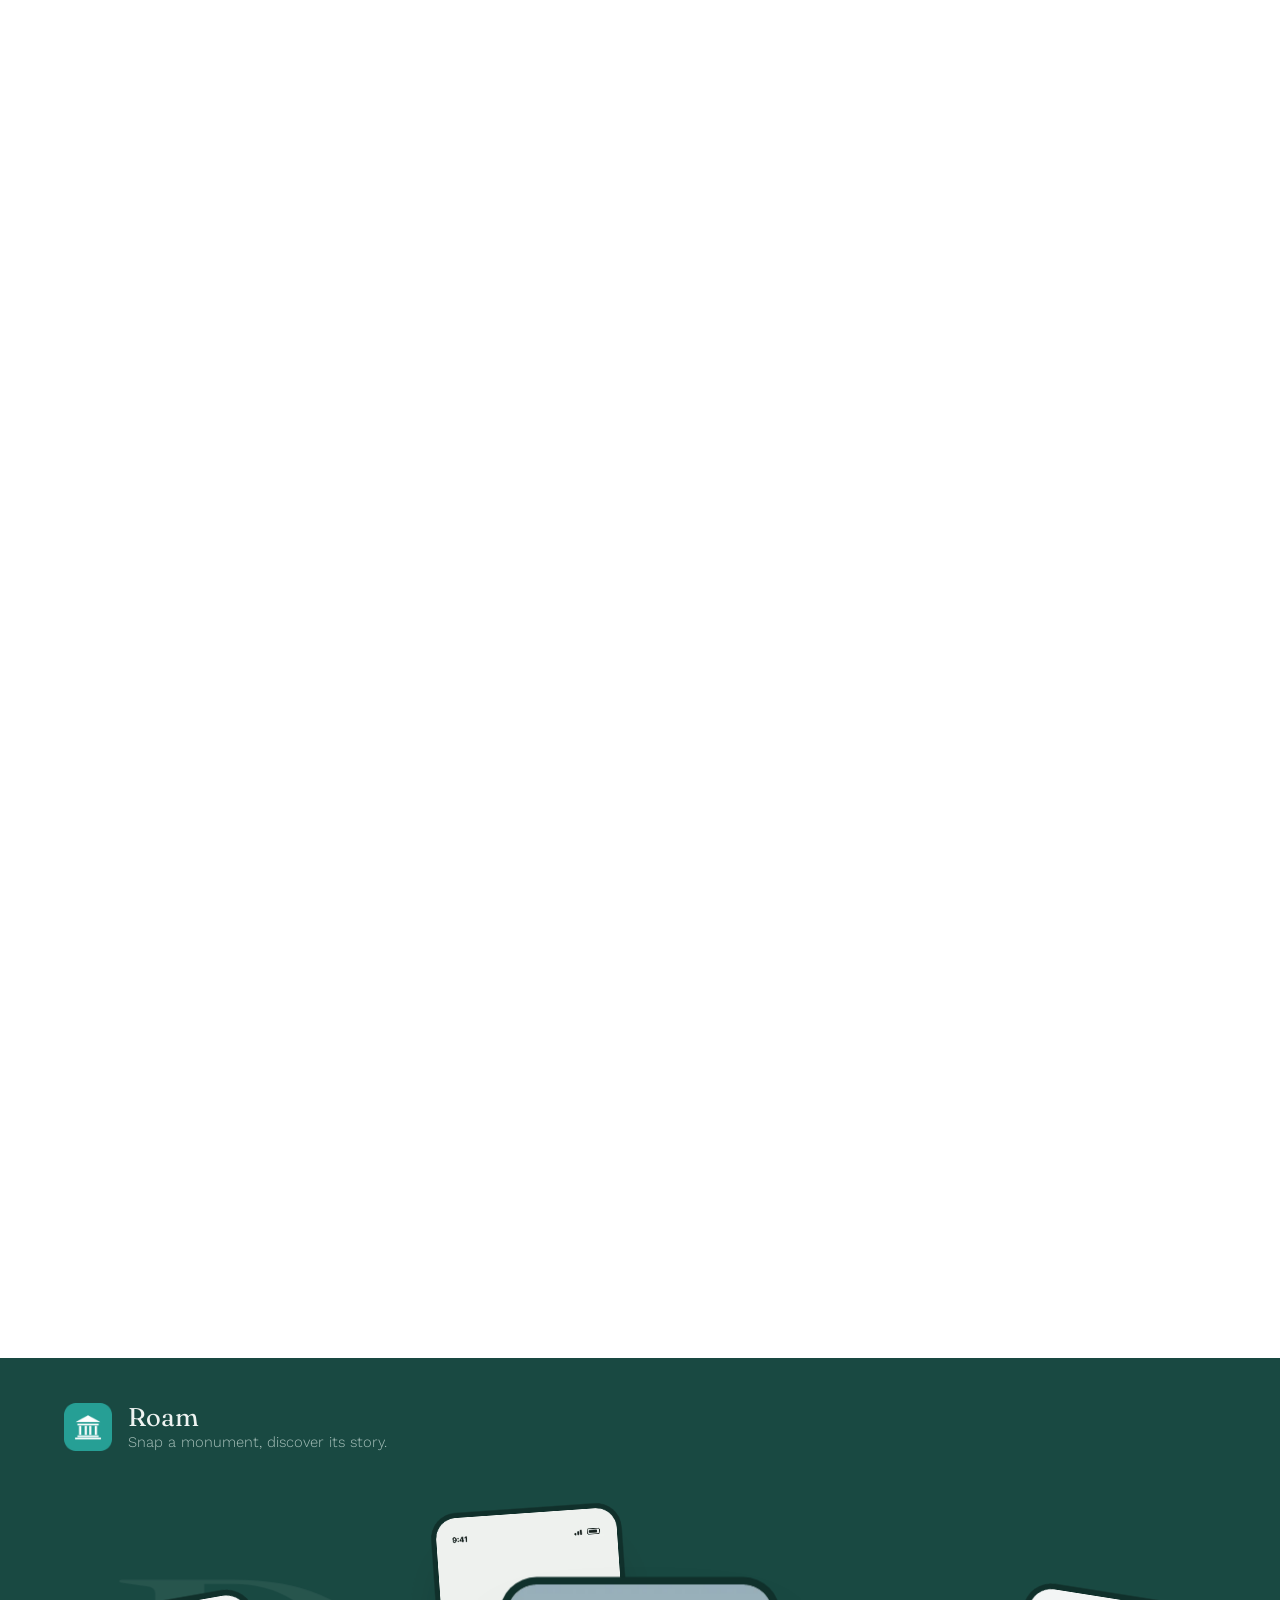
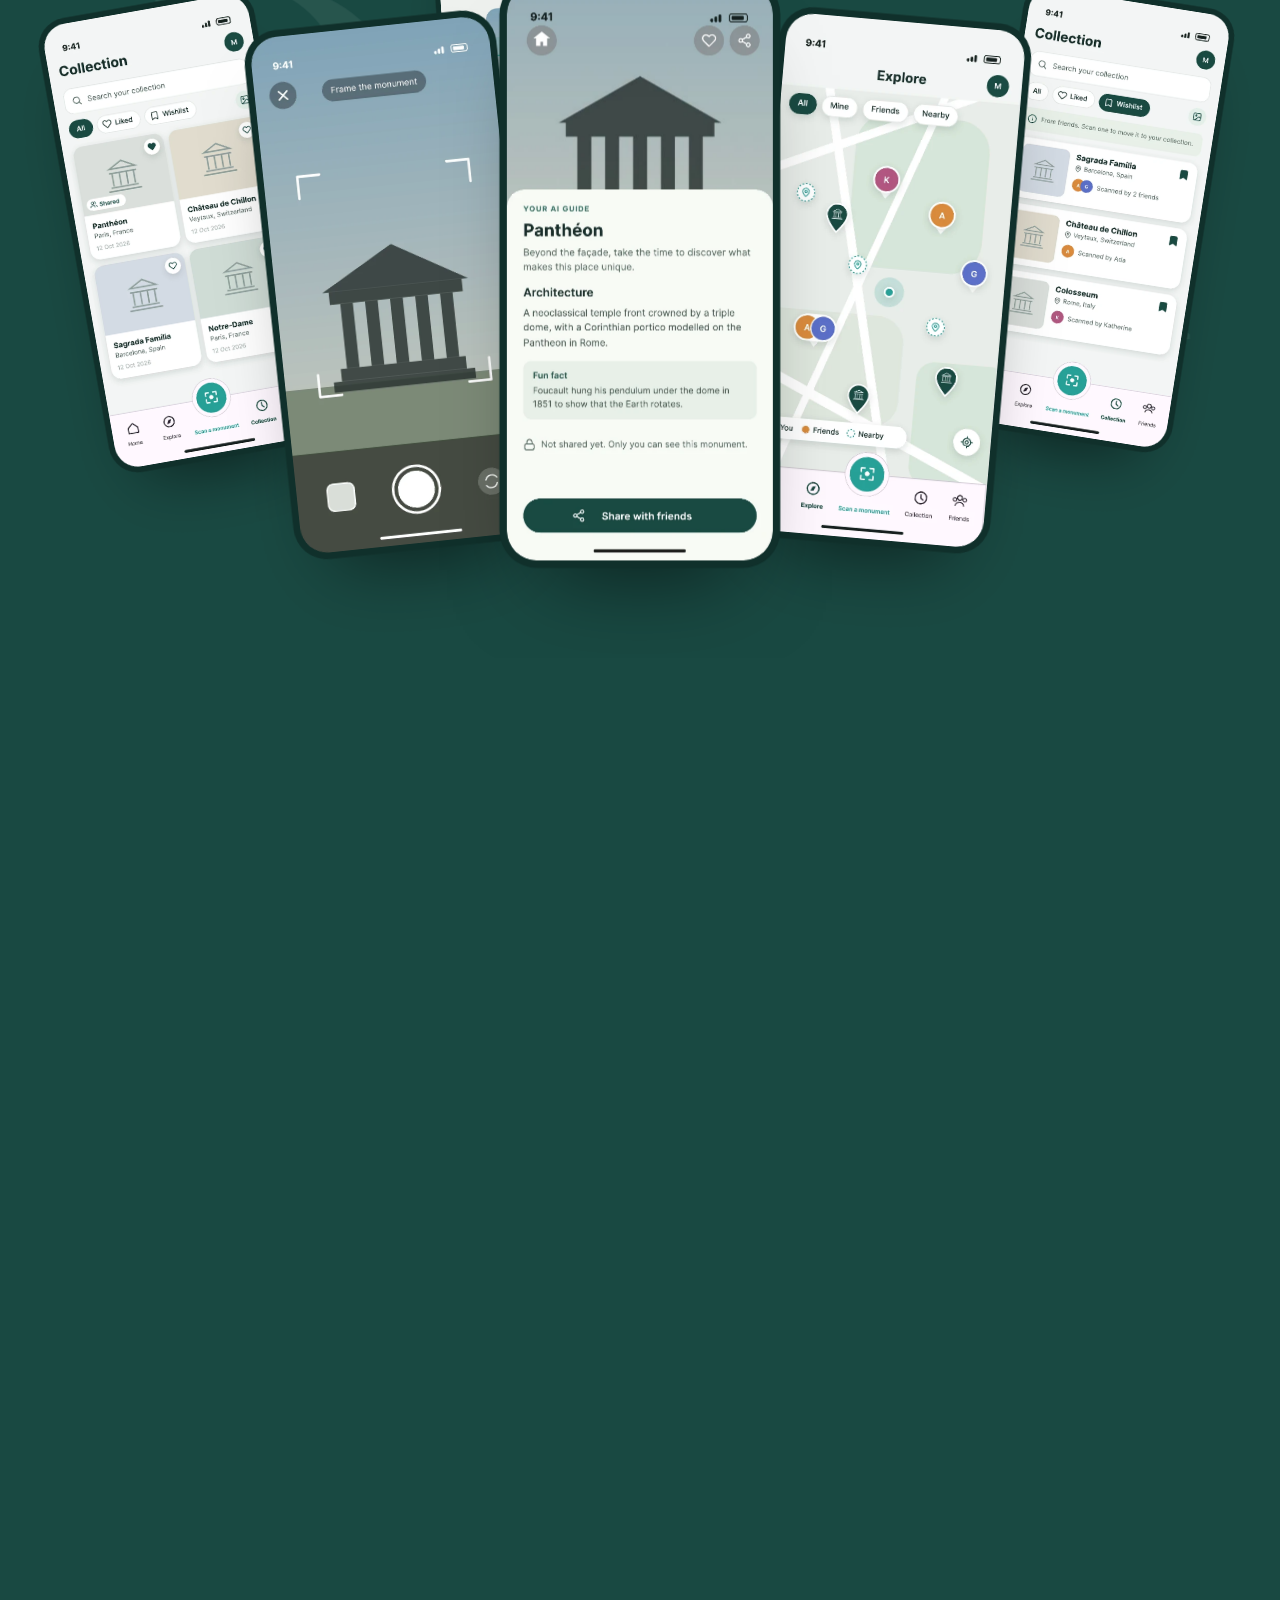
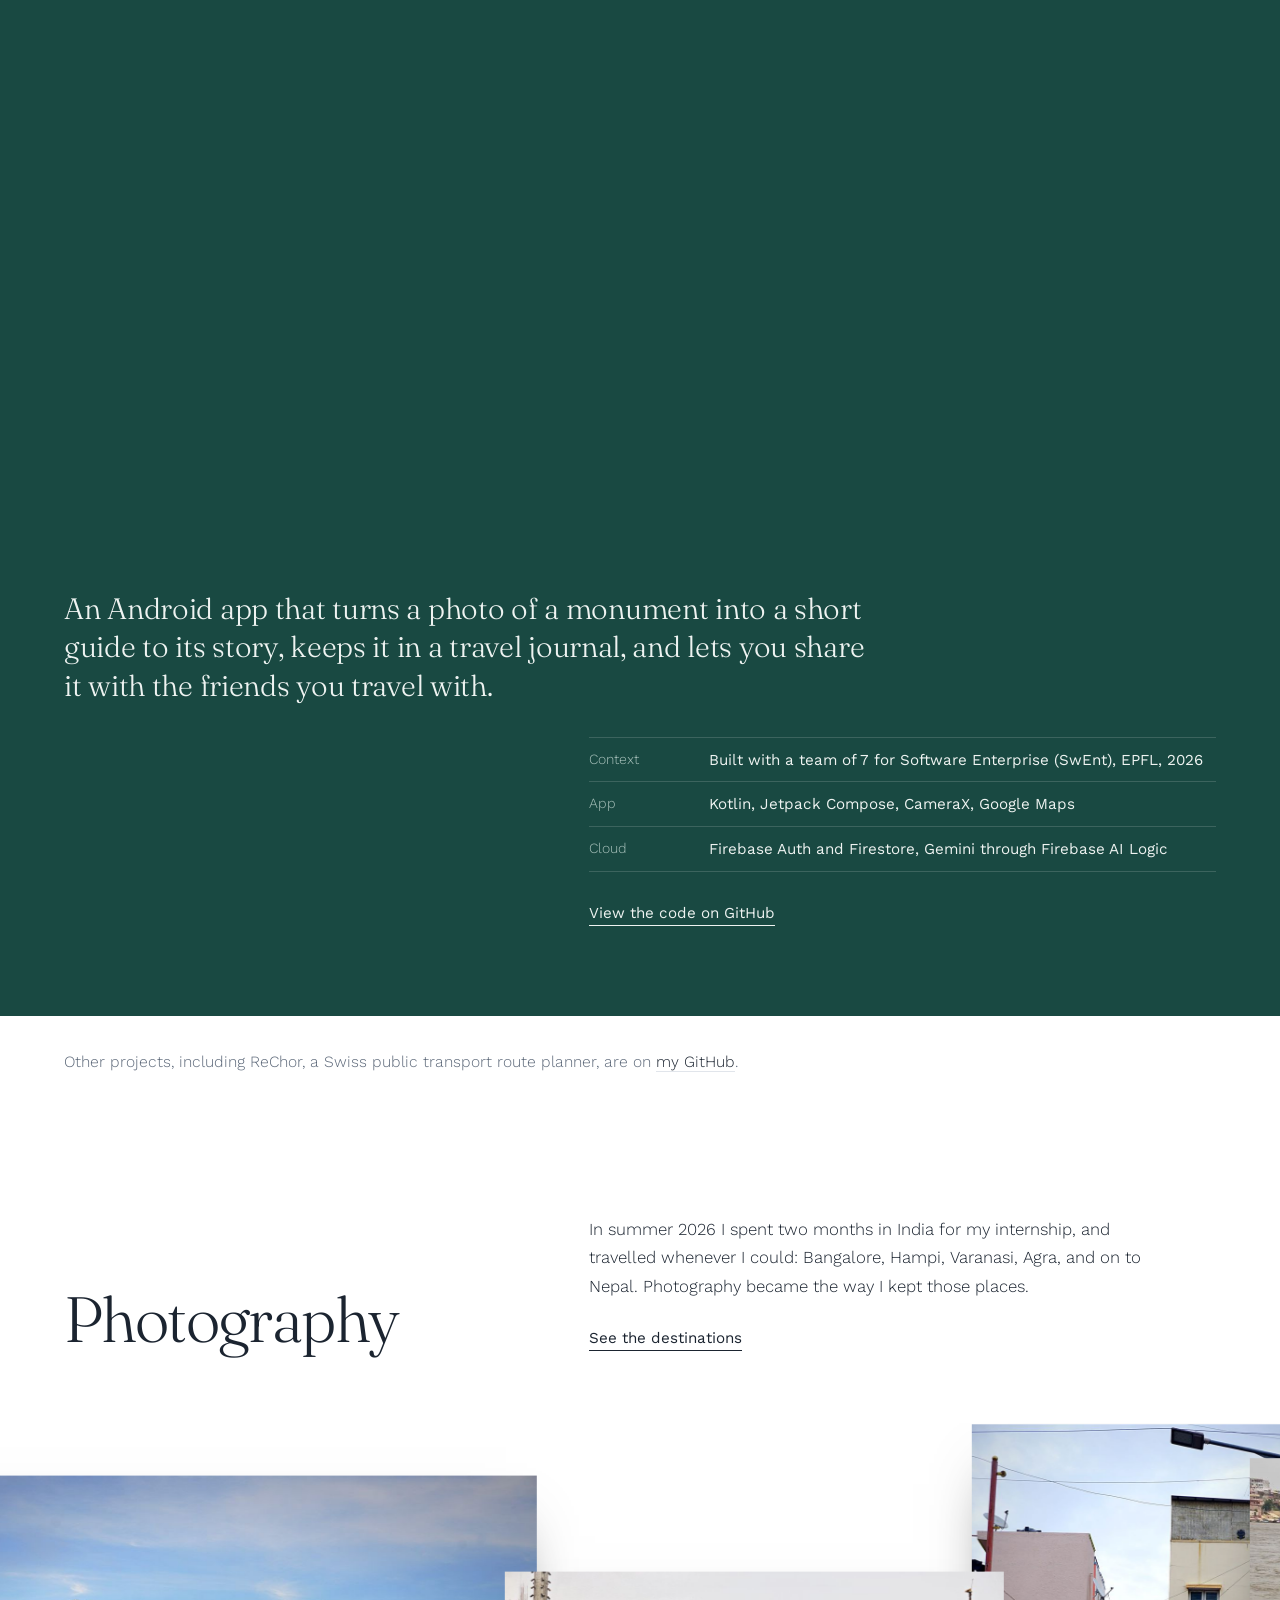
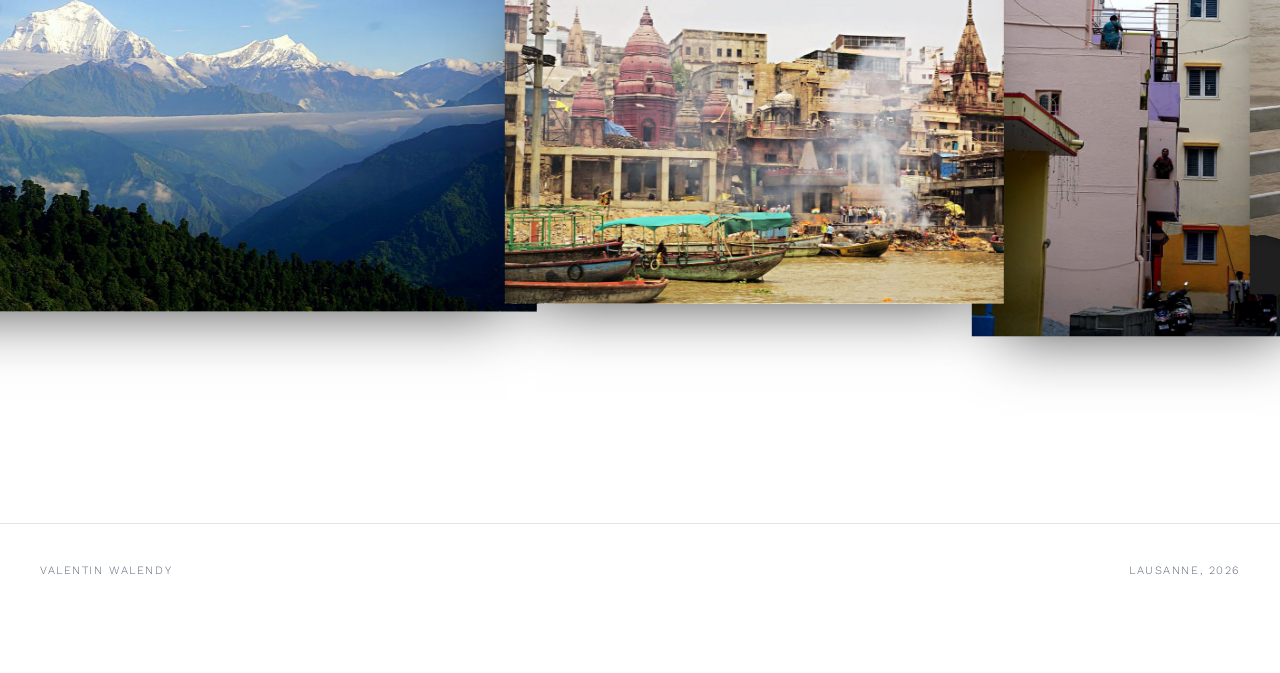
==== commit c7b3a58f: "About: light slate theme by default, floating dock with links and theme switch, drop code stats Co-A" ====
--- a/about.html
+++ b/about.html
@@ -1,6 +1,7 @@
 <!DOCTYPE html>
-<html lang="en" data-theme="dark">
+<html lang="en">
 <head>
+<script>(function(){try{if(localStorage.getItem("theme")==="dark")document.documentElement.setAttribute("data-theme","dark");}catch(e){}})();</script>
 <meta charset="UTF-8">
 <meta name="viewport" content="width=device-width, initial-scale=1.0">
 <title>About — Valentin Walendy</title>
@@ -66,11 +67,6 @@
         </div>
       </dl>
 
-      <ul class="ab-links">
-        <li><a href="https://github.com/vwalendy" target="_blank" rel="noopener">GitHub</a></li>
-        <li><a href="https://www.linkedin.com/in/valentin-walendy-a16ba2328/" target="_blank" rel="noopener">LinkedIn</a></li>
-        <li><a href="mailto:valentin.walendy@epfl.ch">valentin.walendy@epfl.ch</a></li>
-      </ul>
     </div>
   </section>
 
@@ -122,12 +118,6 @@
     <div class="roam-after">
       <p class="roam-lede" data-split="words" data-reveal>An Android app that turns a photo of a monument into a short guide to its story, keeps it in a travel journal, and lets you share it with the friends you travel with.</p>
 
-      <ul class="roam-stats" data-reveal>
-        <li><span class="odo" data-value="7"></span><span class="roam-stat-l">people on the team</span></li>
-        <li><span class="odo" data-value="88"></span><span class="roam-stat-l">pull requests merged</span></li>
-        <li><span class="odo" data-value="40218" data-group></span><span class="roam-stat-l">lines of Kotlin</span></li>
-        <li><span class="odo" data-value="111"></span><span class="roam-stat-l">test files</span></li>
-      </ul>
 
       <dl class="roam-meta" data-reveal>
         <div>
@@ -181,7 +171,32 @@
   <span>Lausanne, 2026</span>
 </footer>
 
+<nav class="dock" aria-label="Quick links">
+  <a class="dock-i" href="index.html" data-tip="Home" aria-label="Home">
+    <svg viewBox="0 0 24 24"><path d="M4 10.5 12 4l8 6.5V20a1 1 0 0 1-1 1h-4.5v-6h-5v6H5a1 1 0 0 1-1-1z"/></svg>
+  </a>
+  <a class="dock-i" href="destinations.html" data-tip="Photography" aria-label="Photography">
+    <svg viewBox="0 0 24 24"><rect x="3.5" y="5.5" width="17" height="13" rx="2"/><circle cx="12" cy="12" r="3.2"/><path d="M8 5.5 9.2 3.5h5.6L16 5.5"/></svg>
+  </a>
+  <span class="dock-sep" aria-hidden="true"></span>
+  <a class="dock-i" href="https://github.com/vwalendy" target="_blank" rel="noopener" data-tip="GitHub" aria-label="GitHub">
+    <svg viewBox="0 0 24 24" class="fill"><path d="M12 2.5a9.5 9.5 0 0 0-3 18.5c.5.1.7-.2.7-.5v-1.7c-2.6.6-3.2-1.2-3.2-1.2-.4-1.1-1-1.4-1-1.4-.9-.6 0-.6 0-.6 1 .1 1.5 1 1.5 1 .9 1.5 2.3 1.1 2.9.8.1-.6.3-1.1.6-1.3-2.1-.2-4.3-1-4.3-4.6 0-1 .4-1.9 1-2.6-.1-.2-.4-1.2.1-2.5 0 0 .8-.3 2.6 1a9 9 0 0 1 4.8 0c1.8-1.3 2.6-1 2.6-1 .5 1.3.2 2.3.1 2.5.6.7 1 1.6 1 2.6 0 3.7-2.2 4.4-4.3 4.6.3.3.6.9.6 1.8v2.7c0 .3.2.6.7.5A9.5 9.5 0 0 0 12 2.5z"/></svg>
+  </a>
+  <a class="dock-i" href="https://www.linkedin.com/in/valentin-walendy-a16ba2328/" target="_blank" rel="noopener" data-tip="LinkedIn" aria-label="LinkedIn">
+    <svg viewBox="0 0 24 24" class="fill"><path d="M5.2 8.8h3.1V19H5.2zM6.8 4a1.8 1.8 0 1 1 0 3.6 1.8 1.8 0 0 1 0-3.6zM10.3 8.8h3v1.4c.4-.8 1.5-1.6 3-1.6 3.2 0 3.8 2.1 3.8 4.8V19H17v-5c0-1.2 0-2.7-1.7-2.7s-1.9 1.3-1.9 2.6V19h-3.1z"/></svg>
+  </a>
+  <a class="dock-i" href="mailto:valentin.walendy@epfl.ch" data-tip="valentin.walendy@epfl.ch" aria-label="Email valentin.walendy@epfl.ch">
+    <svg viewBox="0 0 24 24"><rect x="3.5" y="5.5" width="17" height="13" rx="2"/><path d="m4 7 8 6 8-6"/></svg>
+  </a>
+  <span class="dock-sep" aria-hidden="true"></span>
+  <button class="dock-i dock-theme" type="button" data-tip="Dark mode" aria-label="Switch to dark mode">
+    <svg viewBox="0 0 24 24" class="i-moon"><path d="M19.5 14.2A8 8 0 0 1 9.8 4.5a8 8 0 1 0 9.7 9.7z"/></svg>
+    <svg viewBox="0 0 24 24" class="i-sun"><circle cx="12" cy="12" r="3.8"/><path d="M12 2.8v2.4M12 18.8v2.4M2.8 12h2.4M18.8 12h2.4M5.5 5.5l1.7 1.7M16.8 16.8l1.7 1.7M18.5 5.5l-1.7 1.7M7.2 16.8l-1.7 1.7"/></svg>
+  </button>
+</nav>
+
 <script src="cursor.js"></script>
+<script src="dock.js"></script>
 <script src="intro-bg.js"></script>
 <script src="about.js"></script>
 </body>
--- a/about.css
+++ b/about.css
@@ -6,6 +6,34 @@
   font-weight: 100 900;
   font-style: normal;
   font-display: swap;
+}
+
+/* Page palette: white and slate blue-grey by default, deep slate in dark mode */
+.ab {
+  --bg: #ffffff;
+  --bg-soft: #f3f5f8;
+  --ink: #1b2430;
+  --ink-soft: #5b6778;
+  --line: #e1e5eb;
+  --accent: #3e5c7d;
+  --mat: #f3f5f8;
+  --mat-border: #dfe4ea;
+  --frame-shadow: 0 30px 60px -36px rgba(27, 36, 48, 0.35);
+  --dock-bg: rgba(255, 255, 255, 0.78);
+  --dock-shadow: 0 10px 30px -12px rgba(27, 36, 48, 0.28), 0 1px 0 rgba(255, 255, 255, 0.6) inset;
+}
+[data-theme="dark"] .ab {
+  --bg: #0f1319;
+  --bg-soft: #161b22;
+  --ink: #e3e8ef;
+  --ink-soft: #8b96a6;
+  --line: #262e39;
+  --accent: #8fa9c7;
+  --mat: #161b22;
+  --mat-border: #29313c;
+  --frame-shadow: 0 40px 80px -40px rgba(0, 0, 0, 0.8);
+  --dock-bg: rgba(22, 27, 34, 0.78);
+  --dock-shadow: 0 10px 30px -12px rgba(0, 0, 0, 0.6), 0 1px 0 rgba(255, 255, 255, 0.05) inset;
 }
 
 .ab {
@@ -112,7 +140,7 @@
   position: relative;
   padding: clamp(10px, 1.5vw, 22px);
   background: var(--mat);
-  box-shadow: 0 0 0 1px var(--mat-border), 0 40px 80px -40px rgba(0, 0, 0, 0.8);
+  box-shadow: 0 0 0 1px var(--mat-border), var(--frame-shadow);
   opacity: 0;
   transform: translateY(24px) scale(0.98);
   transition: opacity 1s var(--ease-out), transform 1.4s var(--ease-out);
@@ -121,7 +149,7 @@
   content: "";
   position: absolute;
   inset: clamp(10px, 1.5vw, 22px);
-  box-shadow: inset 0 0 0 1px rgba(255, 255, 255, 0.06);
+  box-shadow: inset 0 0 0 1px var(--mat-border);
   pointer-events: none;
 }
 .ab-frame figcaption {
@@ -685,3 +713,97 @@
   .roam-stats .odo { font-size: 2.6rem; }
   .ab-intro { grid-template-columns: 42% 1fr; }
 }
+
+
+/* ---------- Dock: always-visible quick links ---------- */
+
+.dock {
+  position: fixed;
+  left: 50%;
+  bottom: max(1rem, env(safe-area-inset-bottom));
+  z-index: 900;
+  display: flex;
+  align-items: center;
+  gap: 0.15rem;
+  padding: 0.4rem 0.55rem;
+  border-radius: 999px;
+  background: var(--dock-bg);
+  -webkit-backdrop-filter: blur(14px) saturate(1.4);
+          backdrop-filter: blur(14px) saturate(1.4);
+  box-shadow: 0 0 0 1px var(--line), var(--dock-shadow);
+  color: var(--ink);
+  transform: translate(-50%, 160%);
+  transition: transform 0.9s var(--ease-out) 1.2s, background 0.4s ease, color 0.4s ease;
+}
+.ab.is-ready .dock { transform: translate(-50%, 0); }
+
+.dock-i {
+  position: relative;
+  display: grid;
+  place-items: center;
+  width: 2.6rem;
+  height: 2.6rem;
+  border-radius: 50%;
+  border: 0;
+  background: none;
+  color: inherit;
+  cursor: pointer;
+  transition: transform 0.35s var(--ease-out), background 0.2s ease;
+}
+.dock-i:hover { background: var(--bg-soft); transform: translateY(-3px) scale(1.12); }
+.dock-i:active { transform: scale(0.94); }
+.dock-i svg {
+  width: 1.2rem;
+  height: 1.2rem;
+  fill: none;
+  stroke: currentColor;
+  stroke-width: 1.5;
+  stroke-linecap: round;
+  stroke-linejoin: round;
+}
+.dock-i svg.fill { fill: currentColor; stroke: none; }
+
+/* tooltip */
+.dock-i::after {
+  content: attr(data-tip);
+  position: absolute;
+  bottom: calc(100% + 0.6rem);
+  left: 50%;
+  transform: translate(-50%, 4px);
+  white-space: nowrap;
+  font-size: 0.75rem;
+  padding: 0.3rem 0.55rem;
+  border-radius: 6px;
+  background: var(--ink);
+  color: var(--bg);
+  opacity: 0;
+  pointer-events: none;
+  transition: opacity 0.2s ease, transform 0.2s ease;
+}
+.dock-i:hover::after,
+.dock-i:focus-visible::after { opacity: 1; transform: translate(-50%, 0); }
+
+.dock-sep { width: 1px; height: 1.4rem; background: var(--line); margin: 0 0.35rem; }
+
+.dock-theme .i-sun { display: none; }
+[data-theme="dark"] .dock-theme .i-sun { display: block; }
+[data-theme="dark"] .dock-theme .i-moon { display: none; }
+.dock-theme svg { transition: transform 0.6s var(--ease-out); }
+.dock-theme:hover svg { transform: rotate(-20deg); }
+
+/* keep page content clear of the dock */
+.ab .site-footer { padding-bottom: 6rem; }
+
+/* theme switch: circular wipe from the button (View Transitions) */
+::view-transition-old(root),
+::view-transition-new(root) { animation: none; mix-blend-mode: normal; }
+
+@media (max-width: 520px) {
+  .dock-i { width: 2.4rem; height: 2.4rem; }
+  .dock-i::after { display: none; }
+}
+
+/* the site's custom cursor would cover the dock icons: use the system pointer there */
+.ab .dock,
+.ab .dock * { cursor: pointer; }
+.dock:hover ~ .cursor { opacity: 0 !important; }
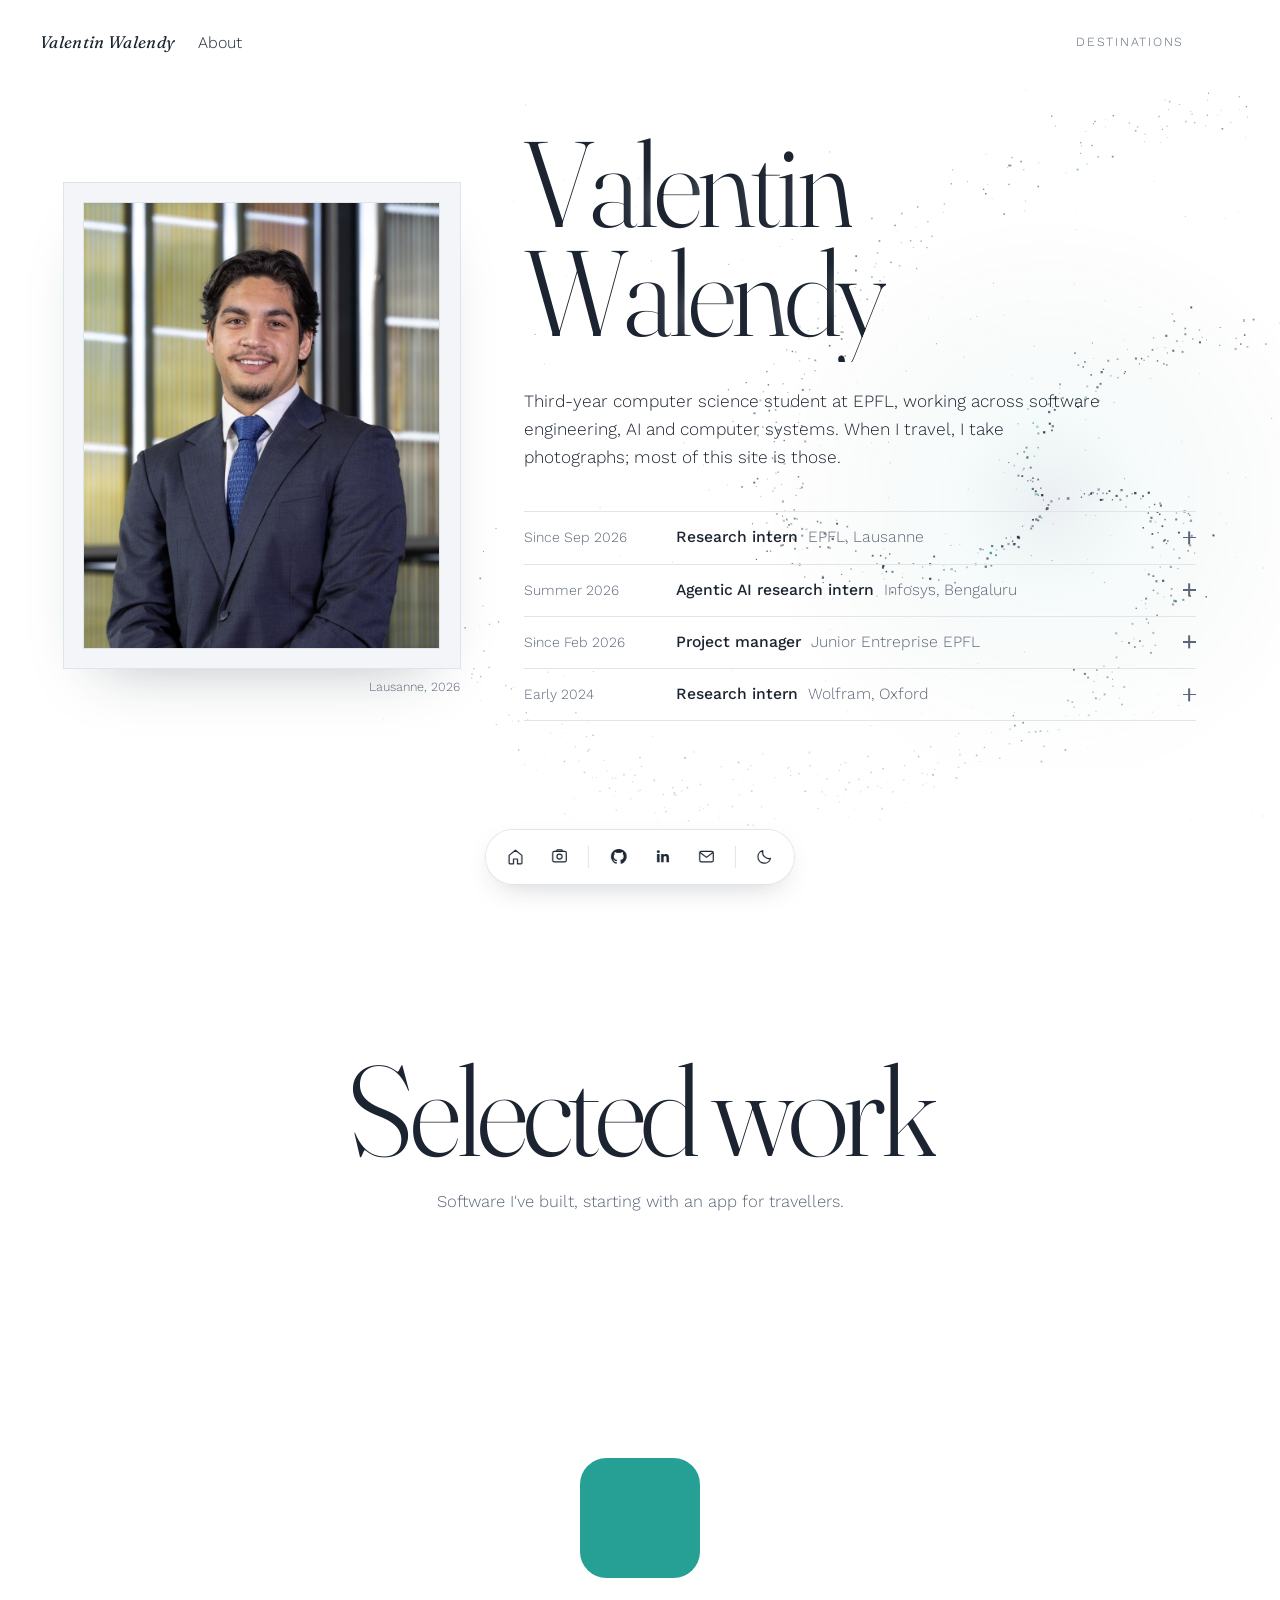
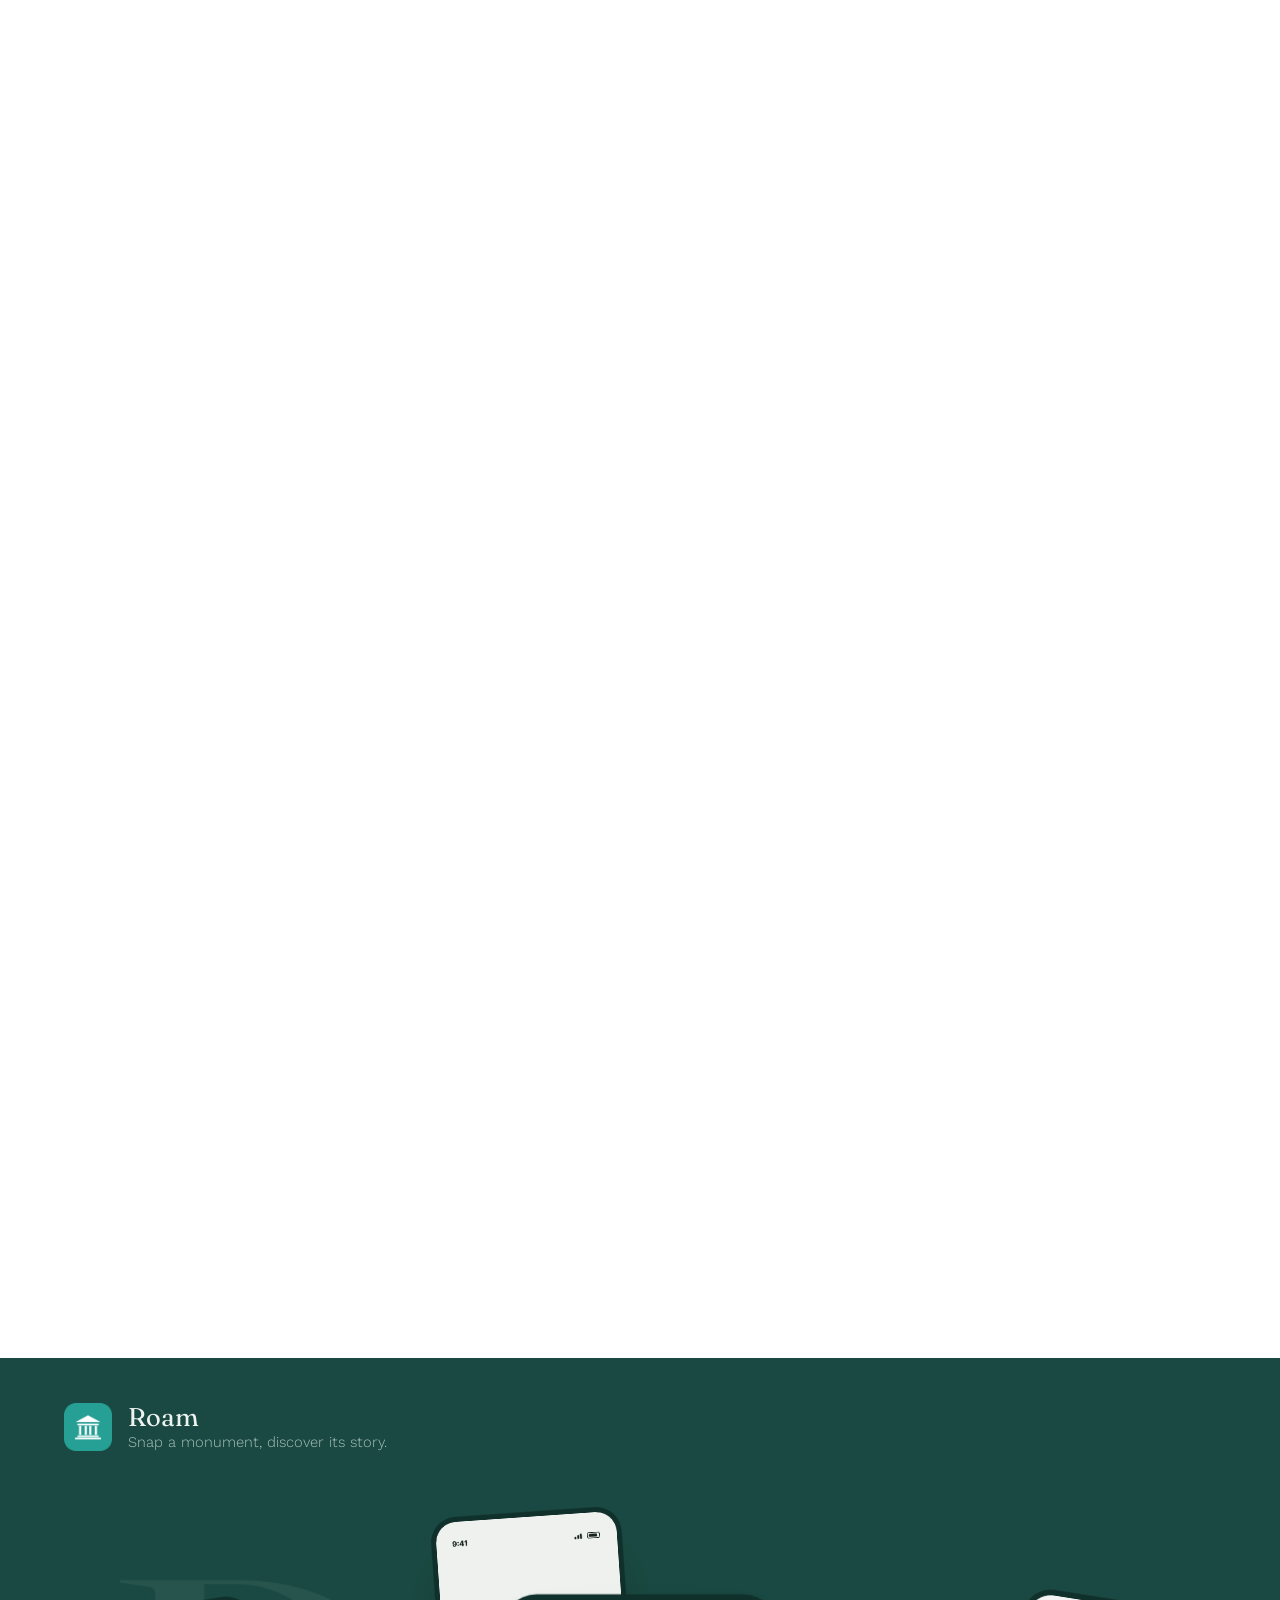
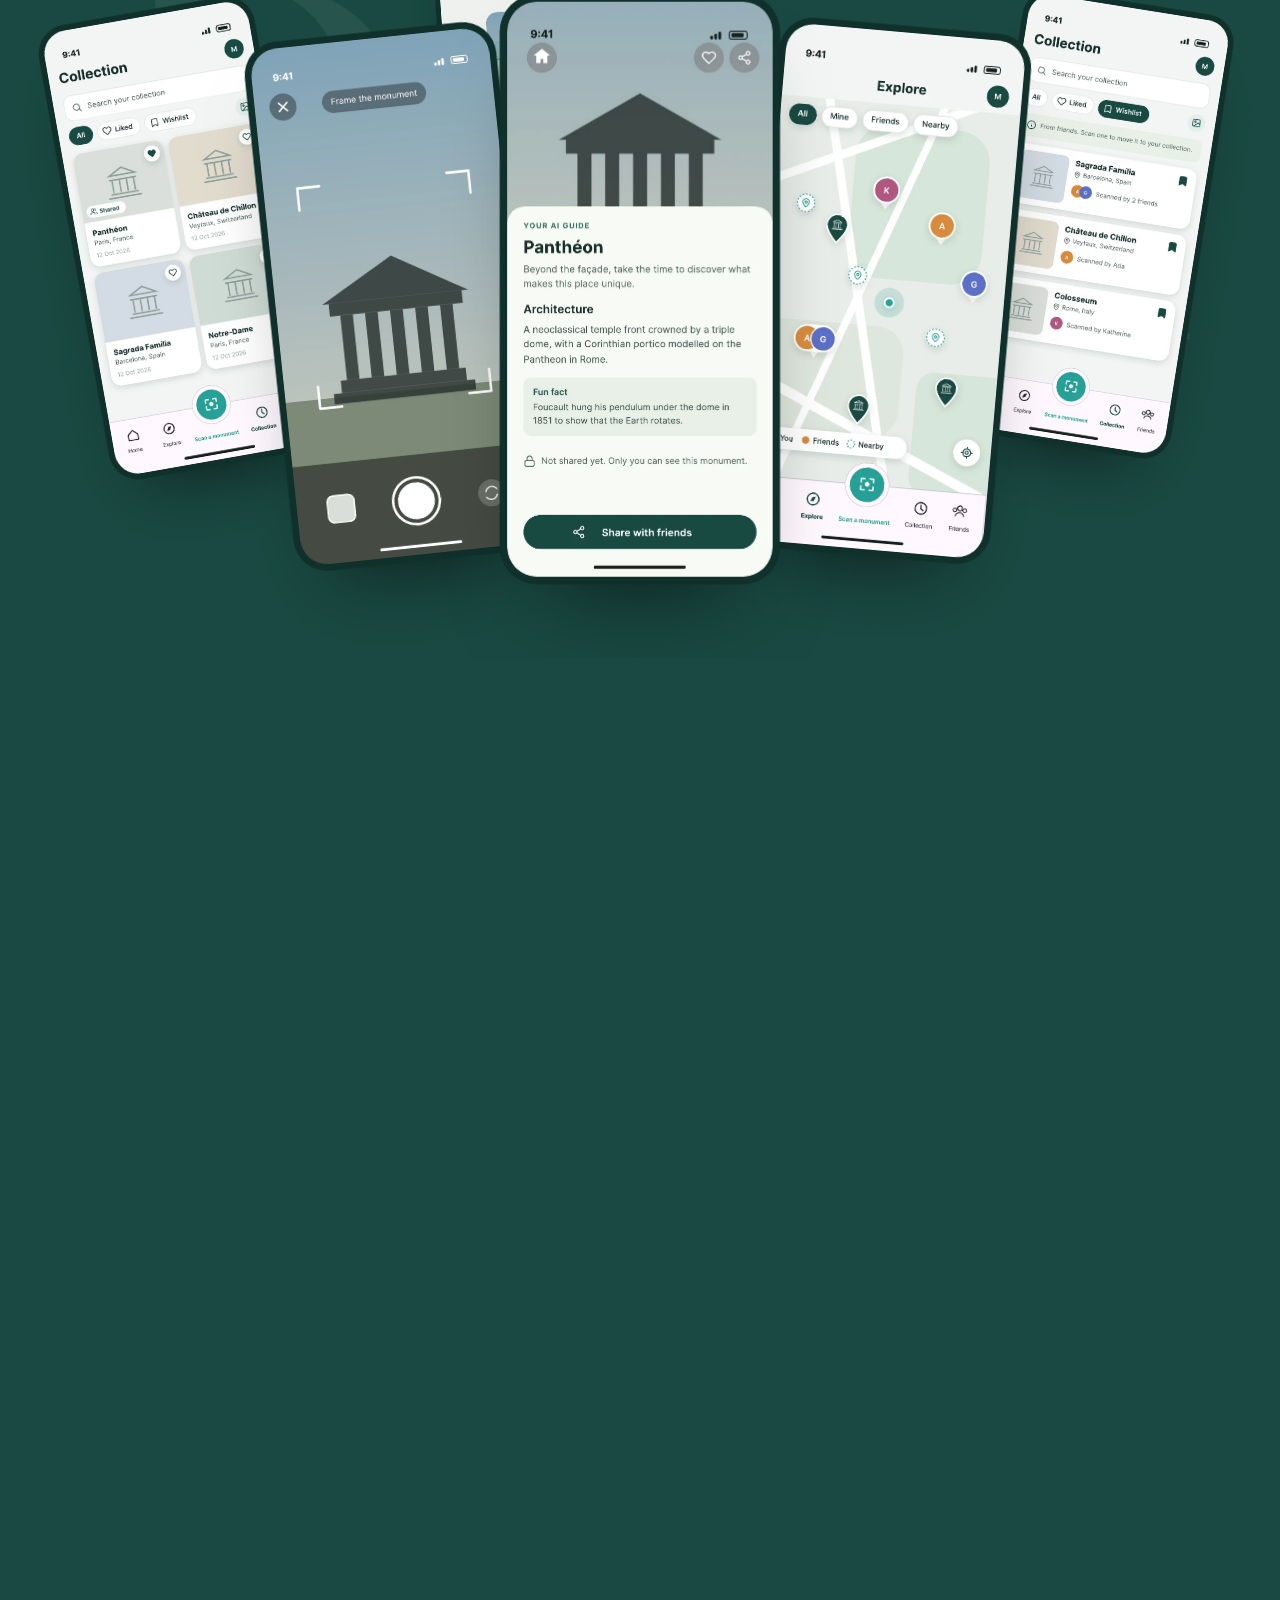
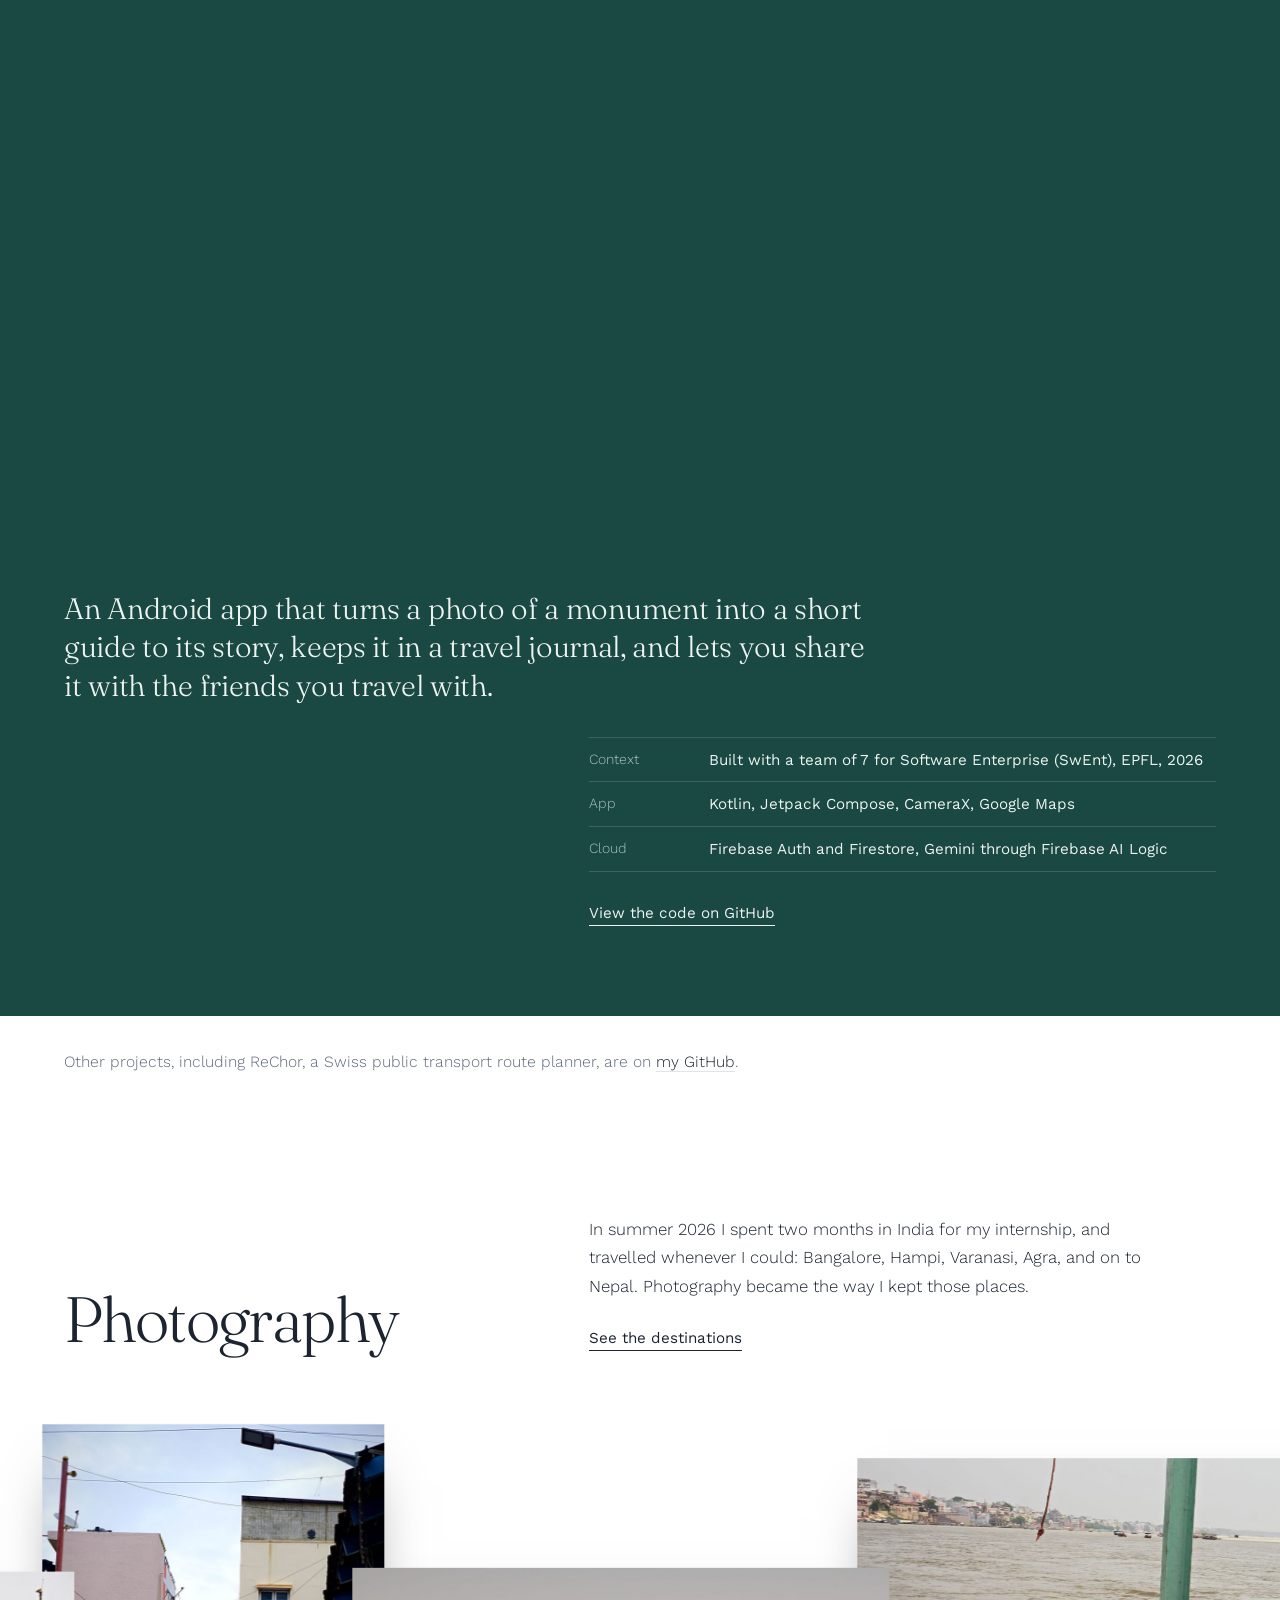
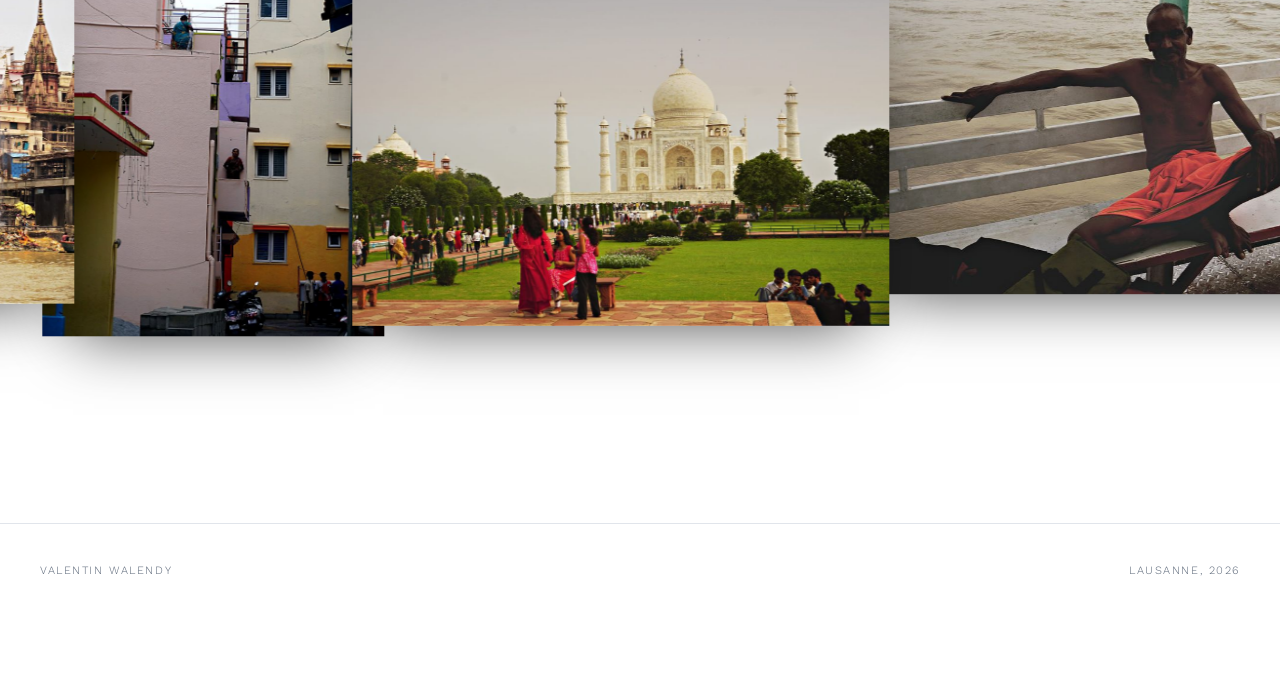
==== commit ec45a0f1: "About: expandable experience entries with descriptions from LinkedIn Co-Authored-By: Claude Opus 5.5" ====
--- a/about.html
+++ b/about.html
@@ -48,24 +48,62 @@
 
       <p class="ab-statement" data-split="words">Third-year computer science student at EPFL, working across software engineering, AI and computer systems. When I travel, I take photographs; most of this site is those.</p>
 
-      <dl class="ab-facts">
-        <div>
-          <dt>Since Sep 2026</dt>
-          <dd>Research intern, EPFL, Lausanne</dd>
-        </div>
-        <div>
-          <dt>Summer 2026</dt>
-          <dd>Agentic AI research intern, Infosys, Bengaluru</dd>
-        </div>
-        <div>
-          <dt>Early 2024</dt>
-          <dd>Research intern, Wolfram, Oxford</dd>
-        </div>
-        <div>
-          <dt>Studying</dt>
-          <dd>BSc Computer Science, EPFL</dd>
-        </div>
-      </dl>
+      <ul class="ab-xp" aria-label="Experience">
+        <li class="xp">
+          <button class="xp-head" type="button" aria-expanded="false" aria-controls="xp-1">
+            <span class="xp-when">Since Sep 2026</span>
+            <span class="xp-what"><strong>Research intern</strong> <span class="xp-org">EPFL, Lausanne</span></span>
+            <span class="xp-plus" aria-hidden="true"></span>
+          </button>
+          <div class="xp-body" id="xp-1"><div class="xp-inner">
+            <p>Research in Prof. Ola Svensson's group at EPFL.</p>
+          </div></div>
+        </li>
+        <li class="xp">
+          <button class="xp-head" type="button" aria-expanded="false" aria-controls="xp-2">
+            <span class="xp-when">Summer 2026</span>
+            <span class="xp-what"><strong>Agentic AI research intern</strong> <span class="xp-org">Infosys, Bengaluru</span></span>
+            <span class="xp-plus" aria-hidden="true"></span>
+          </button>
+          <div class="xp-body" id="xp-2"><div class="xp-inner">
+            <p>Built a multi-agent AI platform on Infosys Topaz Fabric that automates first-line IT operations for a simulated bank: job monitoring, incident diagnosis, failure prediction and remediation.</p>
+            <ul>
+              <li>Six specialised agents built with Google ADK and Gemini.</li>
+              <li>A self-hosted MCP server exposing 9 shared tools, replacing the first HTTP-proxy design.</li>
+              <li>Orchestration with automatic context handoff, and human approval before any remediation runs.</li>
+              <li>Guardrails: evidence checks, confidence thresholds, PII redaction and prompt-injection detection on untrusted logs.</li>
+            </ul>
+            <p class="xp-tags">Agentic AI, multi-agent systems, Gemini, MCP</p>
+          </div></div>
+        </li>
+        <li class="xp">
+          <button class="xp-head" type="button" aria-expanded="false" aria-controls="xp-3">
+            <span class="xp-when">Since Feb 2026</span>
+            <span class="xp-what"><strong>Project manager</strong> <span class="xp-org">Junior Entreprise EPFL</span></span>
+            <span class="xp-plus" aria-hidden="true"></span>
+          </button>
+          <div class="xp-body" id="xp-3"><div class="xp-inner">
+            <p>Student-led consulting association delivering projects for clients from startups to multinationals, with partners including Bain &amp; Company, BCG, Mistral AI and EWOR.</p>
+            <ul>
+              <li>Named best Junior Enterprise in Switzerland in 2025.</li>
+              <li>Record turnover of CHF 425,000 in 2025, across 58 client projects.</li>
+              <li>Also sales associate since May 2026.</li>
+            </ul>
+            <p class="xp-tags">Project management, negotiation, business development</p>
+          </div></div>
+        </li>
+        <li class="xp">
+          <button class="xp-head" type="button" aria-expanded="false" aria-controls="xp-4">
+            <span class="xp-when">Early 2024</span>
+            <span class="xp-what"><strong>Research intern</strong> <span class="xp-org">Wolfram, Oxford</span></span>
+            <span class="xp-plus" aria-hidden="true"></span>
+          </button>
+          <div class="xp-body" id="xp-4"><div class="xp-inner">
+            <p>Two-month full-time research internship, programming in Mathematica.</p>
+            <p class="xp-tags">Mathematica, programming</p>
+          </div></div>
+        </li>
+      </ul>
 
     </div>
   </section>
--- a/about.css
+++ b/about.css
@@ -532,7 +532,7 @@
   .ab-intro { grid-template-columns: 38% 1fr; gap: 1.25rem 1rem; align-items: end; }
   .ab-intro-text { display: contents; }
   .ab-name { grid-column: 2; grid-row: 1; margin: 0; font-size: clamp(2.2rem, 11vw, 3.4rem); }
-  .ab-statement, .ab-facts, .ab-links { grid-column: 1 / -1; }
+  .ab-statement, .ab-facts, .ab-xp, .ab-links { grid-column: 1 / -1; }
   .ab-statement { margin: 1.5rem 0 0.5rem; }
   .ab-frame figcaption { display: none; }
   .roam-stats { grid-template-columns: 1fr 1fr; }
@@ -807,3 +807,132 @@
 .ab .dock,
 .ab .dock * { cursor: pointer; }
 .dock:hover ~ .cursor { opacity: 0 !important; }
+
+
+/* ---------- Experience: rows that open to a short description ---------- */
+
+.ab-xp {
+  list-style: none;
+  margin: 0;
+  padding: 0;
+  max-width: 42rem;
+}
+.xp { position: relative; }
+.xp::before,
+.xp:last-child::after {
+  content: "";
+  position: absolute;
+  left: 0; right: 0;
+  height: 1px;
+  background: var(--line);
+  transform: scaleX(0);
+  transform-origin: left;
+  transition: transform 1.1s var(--ease-in-out);
+  transition-delay: var(--d);
+}
+.xp::before { top: 0; }
+.xp:last-child::after { bottom: 0; }
+.xp:nth-child(1) { --d: 1000ms; }
+.xp:nth-child(2) { --d: 1110ms; }
+.xp:nth-child(3) { --d: 1220ms; }
+.xp:nth-child(4) { --d: 1330ms; }
+.ab.is-ready .xp::before,
+.ab.is-ready .xp:last-child::after { transform: scaleX(1); }
+
+.xp-head {
+  all: unset;
+  box-sizing: border-box;
+  width: 100%;
+  display: grid;
+  grid-template-columns: 8.5rem 1fr 1.25rem;
+  gap: 1rem;
+  align-items: baseline;
+  padding: 0.95rem 0;
+  cursor: pointer;
+  opacity: 0;
+  transform: translateX(-10px);
+  transition: opacity 0.8s var(--ease-out), transform 0.8s var(--ease-out);
+  transition-delay: calc(var(--d) + 60ms);
+}
+.ab.is-ready .xp-head { opacity: 1; transform: none; }
+.xp-head:focus-visible { outline: 2px solid var(--accent); outline-offset: 2px; border-radius: 2px; }
+
+.xp-when { color: var(--ink-soft); font-size: 0.88rem; }
+.xp-what { font-size: 0.98rem; line-height: 1.4; }
+.xp-what strong { font-weight: 500; }
+.xp-org { color: var(--ink-soft); margin-left: 0.35rem; }
+
+.xp-plus {
+  position: relative;
+  width: 0.8rem;
+  height: 0.8rem;
+  justify-self: end;
+  align-self: center;
+}
+.xp-plus::before,
+.xp-plus::after {
+  content: "";
+  position: absolute;
+  left: 0; right: 0; top: 50%;
+  height: 1.5px;
+  margin-top: -0.75px;
+  background: var(--ink-soft);
+  transition: transform 0.45s var(--ease-out), background 0.2s ease;
+}
+.xp-plus::after { transform: rotate(90deg); }
+.xp-head:hover .xp-plus::before,
+.xp-head:hover .xp-plus::after { background: var(--ink); }
+.xp-head:hover .xp-what strong { color: var(--accent); }
+.xp.is-open .xp-plus::after { transform: rotate(0deg); }
+.xp.is-open .xp-plus::before { transform: rotate(180deg); }
+
+.xp-body {
+  display: grid;
+  grid-template-rows: 0fr;
+  transition: grid-template-rows 0.55s var(--ease-in-out);
+}
+.xp.is-open .xp-body { grid-template-rows: 1fr; }
+.xp-inner {
+  overflow: hidden;
+  min-height: 0;
+  padding-left: 9.5rem;
+}
+.xp-inner > * {
+  opacity: 0;
+  transform: translateY(8px);
+  transition: opacity 0.35s ease, transform 0.35s ease;
+}
+.xp.is-open .xp-inner > * {
+  opacity: 1;
+  transform: none;
+  transition: opacity 0.6s var(--ease-out), transform 0.6s var(--ease-out);
+}
+.xp.is-open .xp-inner > :nth-child(2) { transition-delay: 0.08s; }
+.xp.is-open .xp-inner > :nth-child(3) { transition-delay: 0.16s; }
+.xp-inner p { margin: 0 0 0.75rem; font-size: 0.93rem; line-height: 1.6; max-width: 34em; }
+.xp-inner ul { margin: 0 0 0.85rem; padding-left: 1.1rem; font-size: 0.9rem; line-height: 1.55; color: var(--ink-soft); max-width: 34em; }
+.xp-inner li { margin-bottom: 0.3rem; }
+.xp-inner li::marker { color: var(--line); }
+.xp-inner .xp-tags { font-size: 0.8rem; color: var(--accent); margin-bottom: 1.1rem; }
+
+@media (max-width: 700px) {
+  .xp-head { grid-template-columns: 1fr 1.25rem; row-gap: 0.15rem; }
+  .xp-when { grid-column: 1; grid-row: 1; font-size: 0.8rem; }
+  .xp-what { grid-column: 1; grid-row: 2; }
+  .xp-org { display: block; margin: 0.1rem 0 0; }
+  .xp-plus { grid-column: 2; grid-row: 1 / 3; }
+  .xp-inner { padding-left: 0; }
+}
+
+@media (prefers-reduced-motion: reduce) {
+  .xp::before, .xp:last-child::after { transform: none; }
+  .xp-head { opacity: 1; transform: none; }
+  .xp-inner > * { opacity: 1; transform: none; }
+}
+
+/* keep the photo in place when an entry opens, and quiet the galaxy while reading */
+@media (min-width: 701px) {
+  .ab-intro { align-items: start; }
+  .ab-frame { margin-top: clamp(1rem, 6vh, 4rem); }
+}
+.ab.is-ready .ab-intro:has(.xp.is-open) .ab-bg { opacity: 0.3; transition-delay: 0s; transition-duration: 0.6s; }
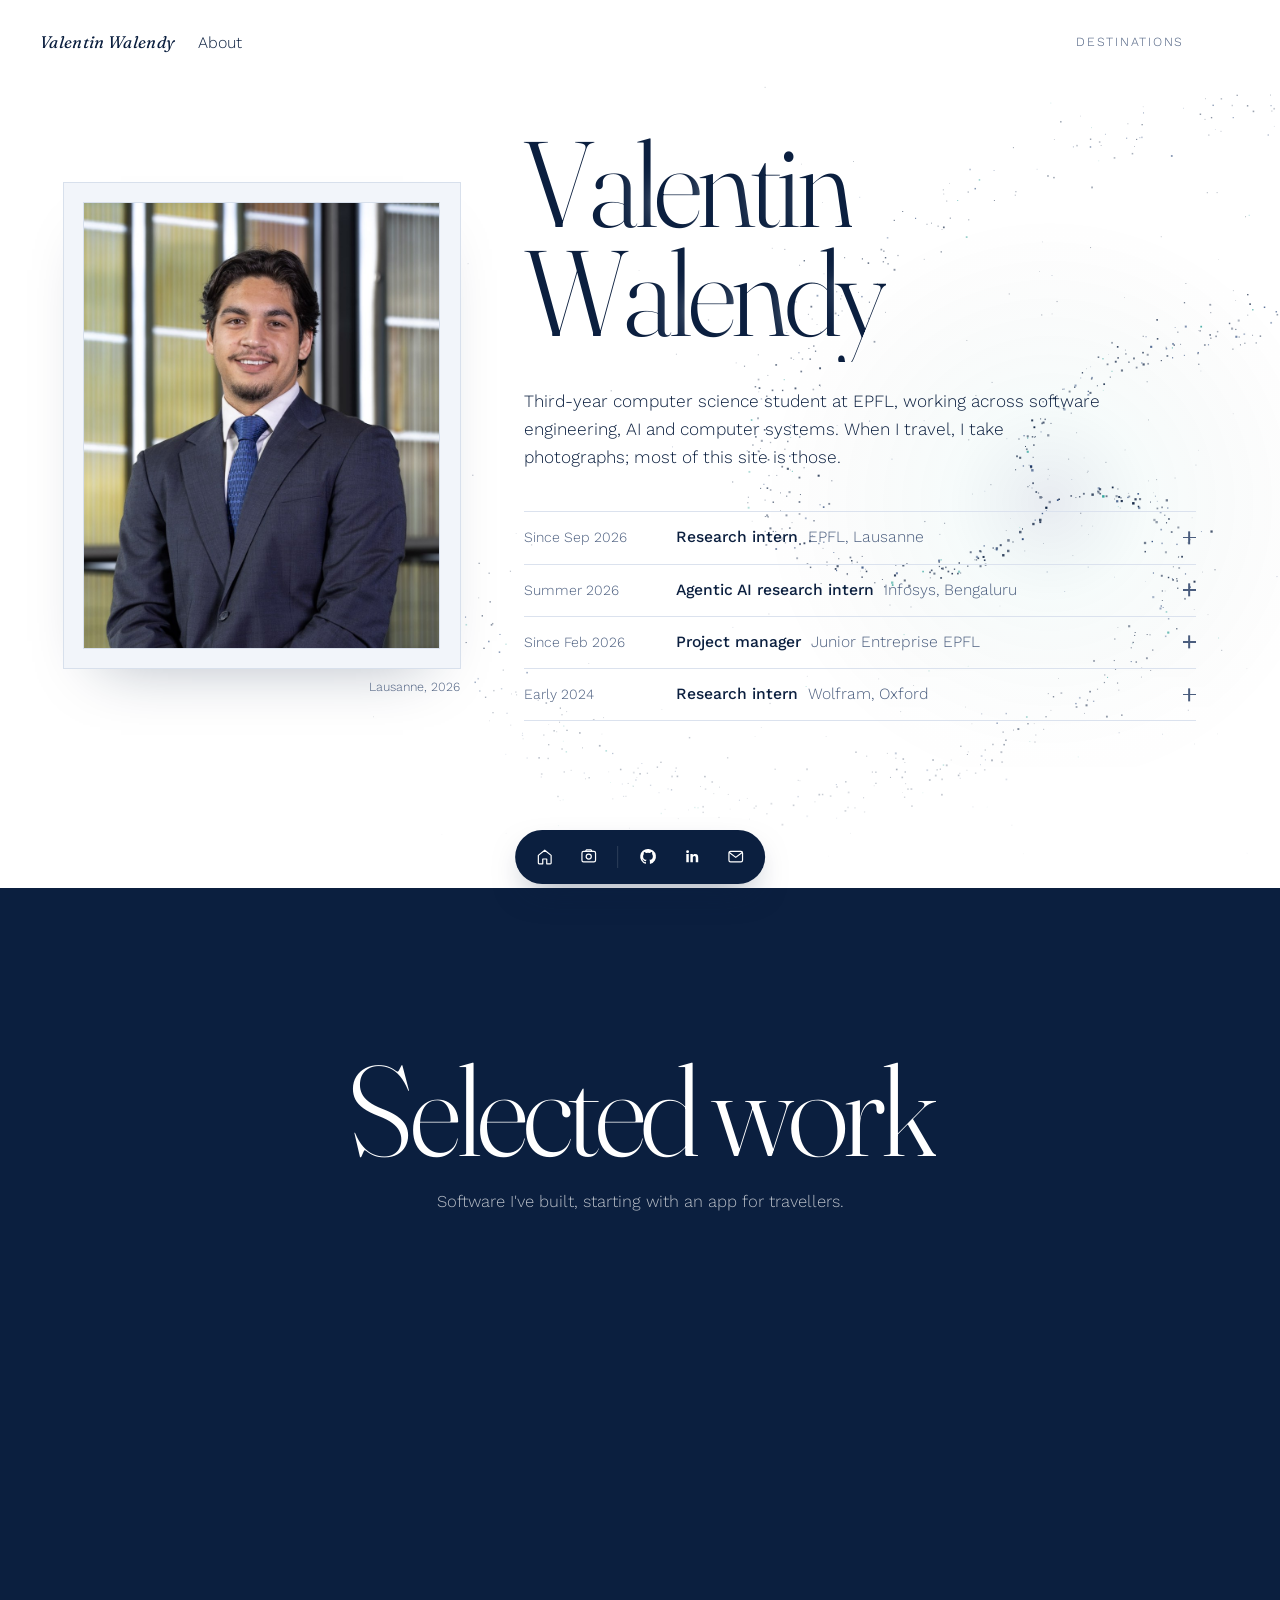
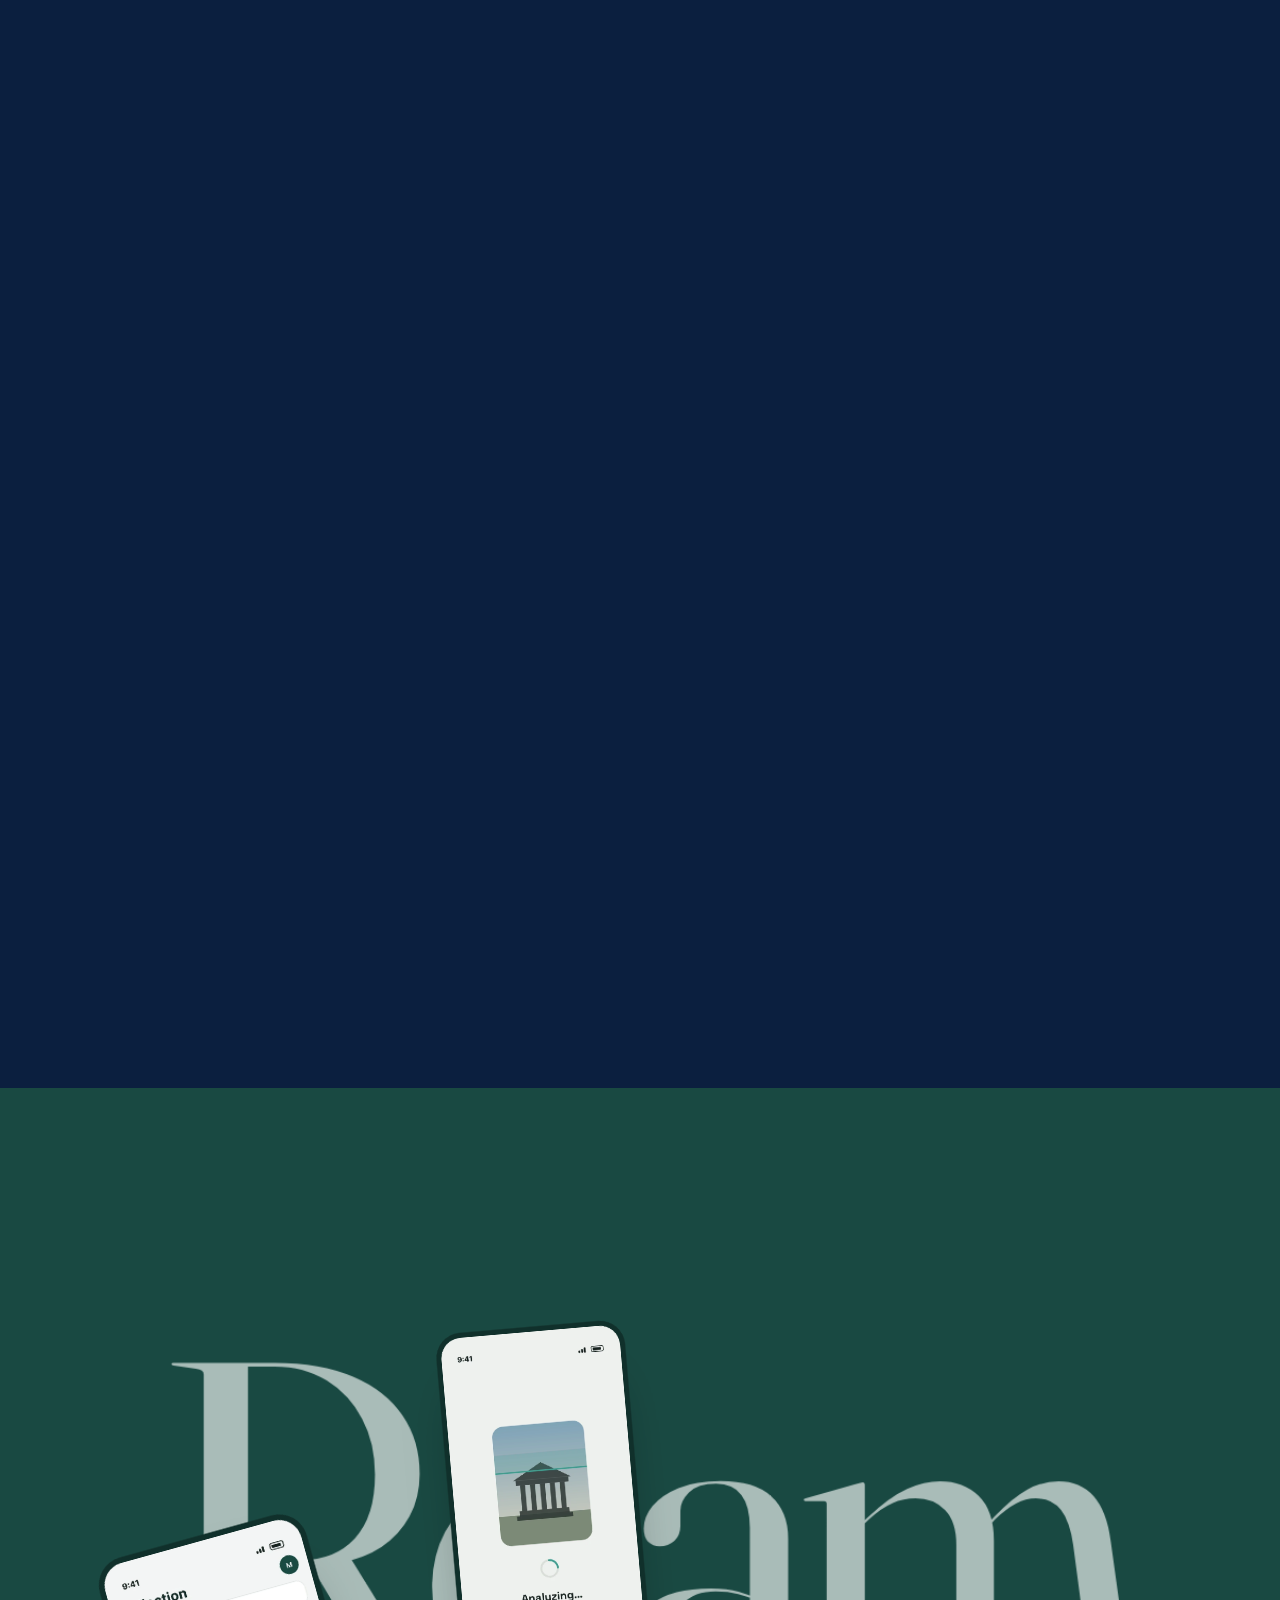
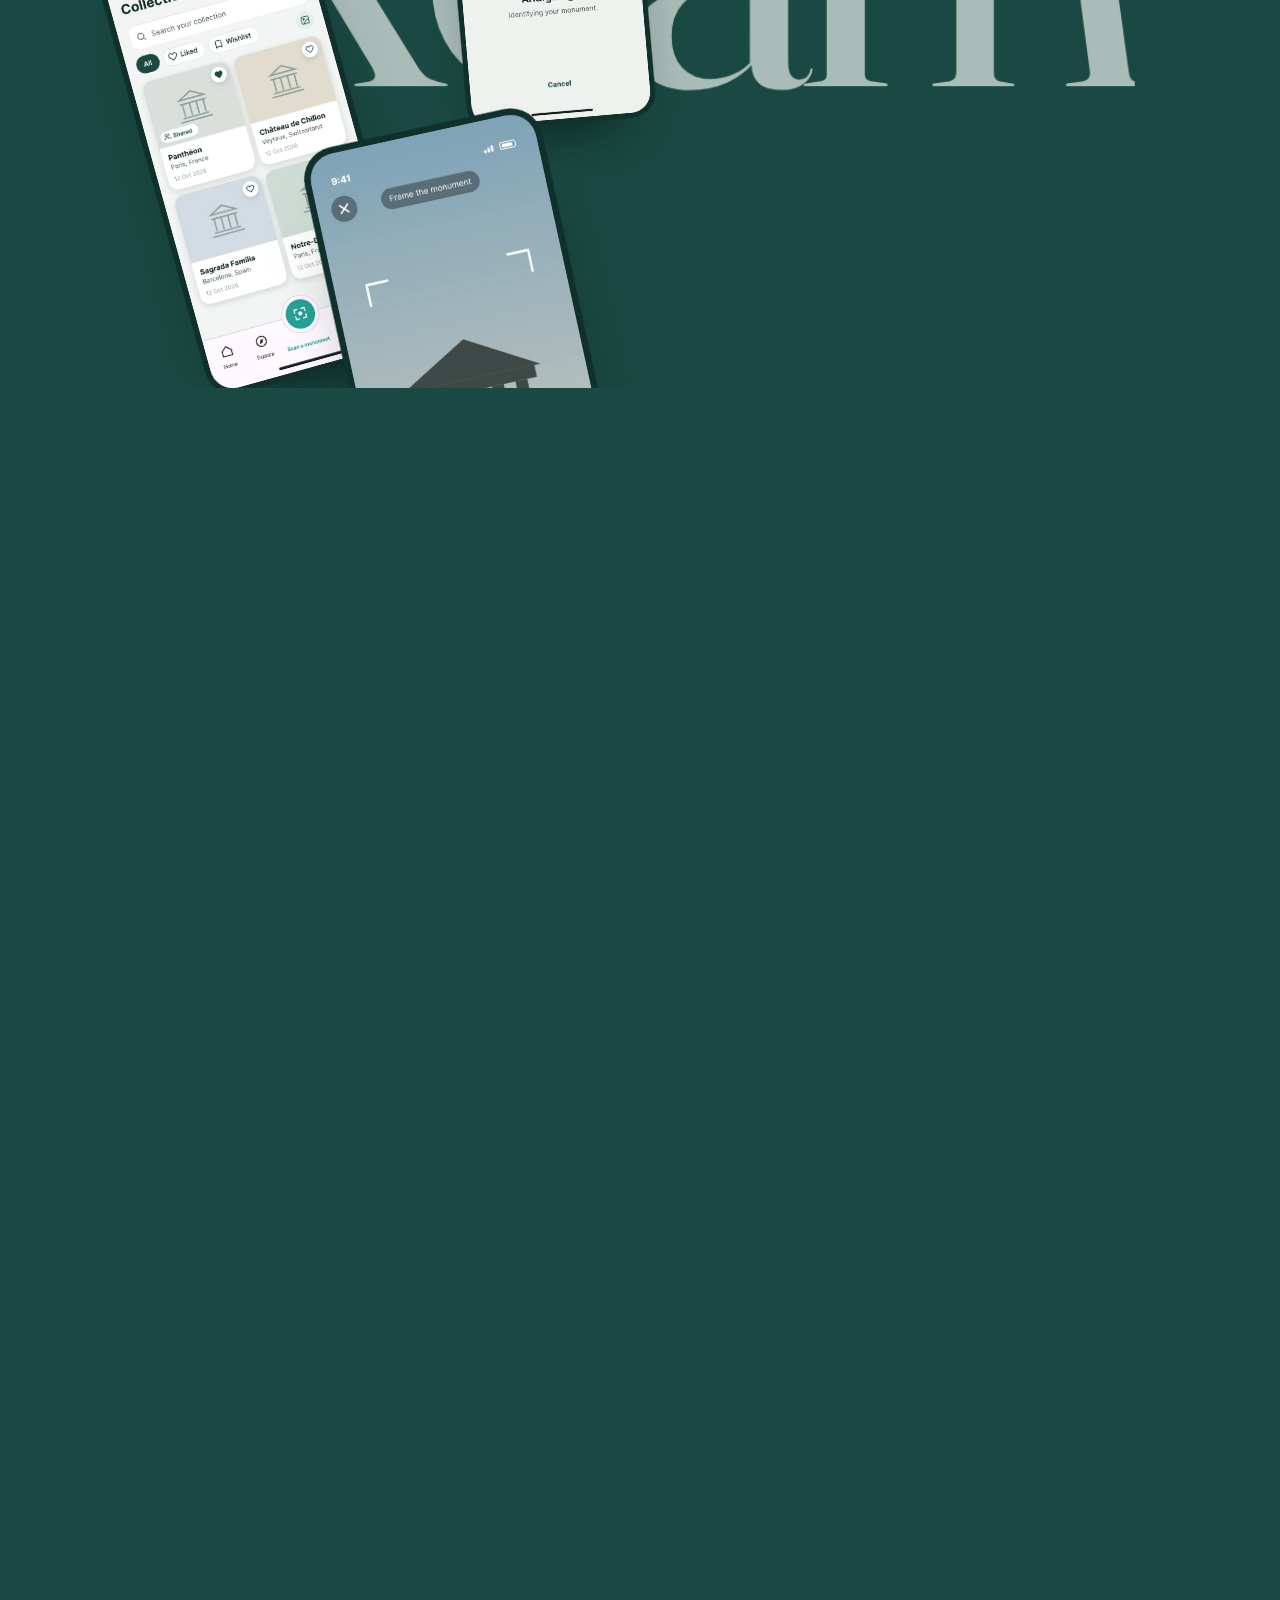
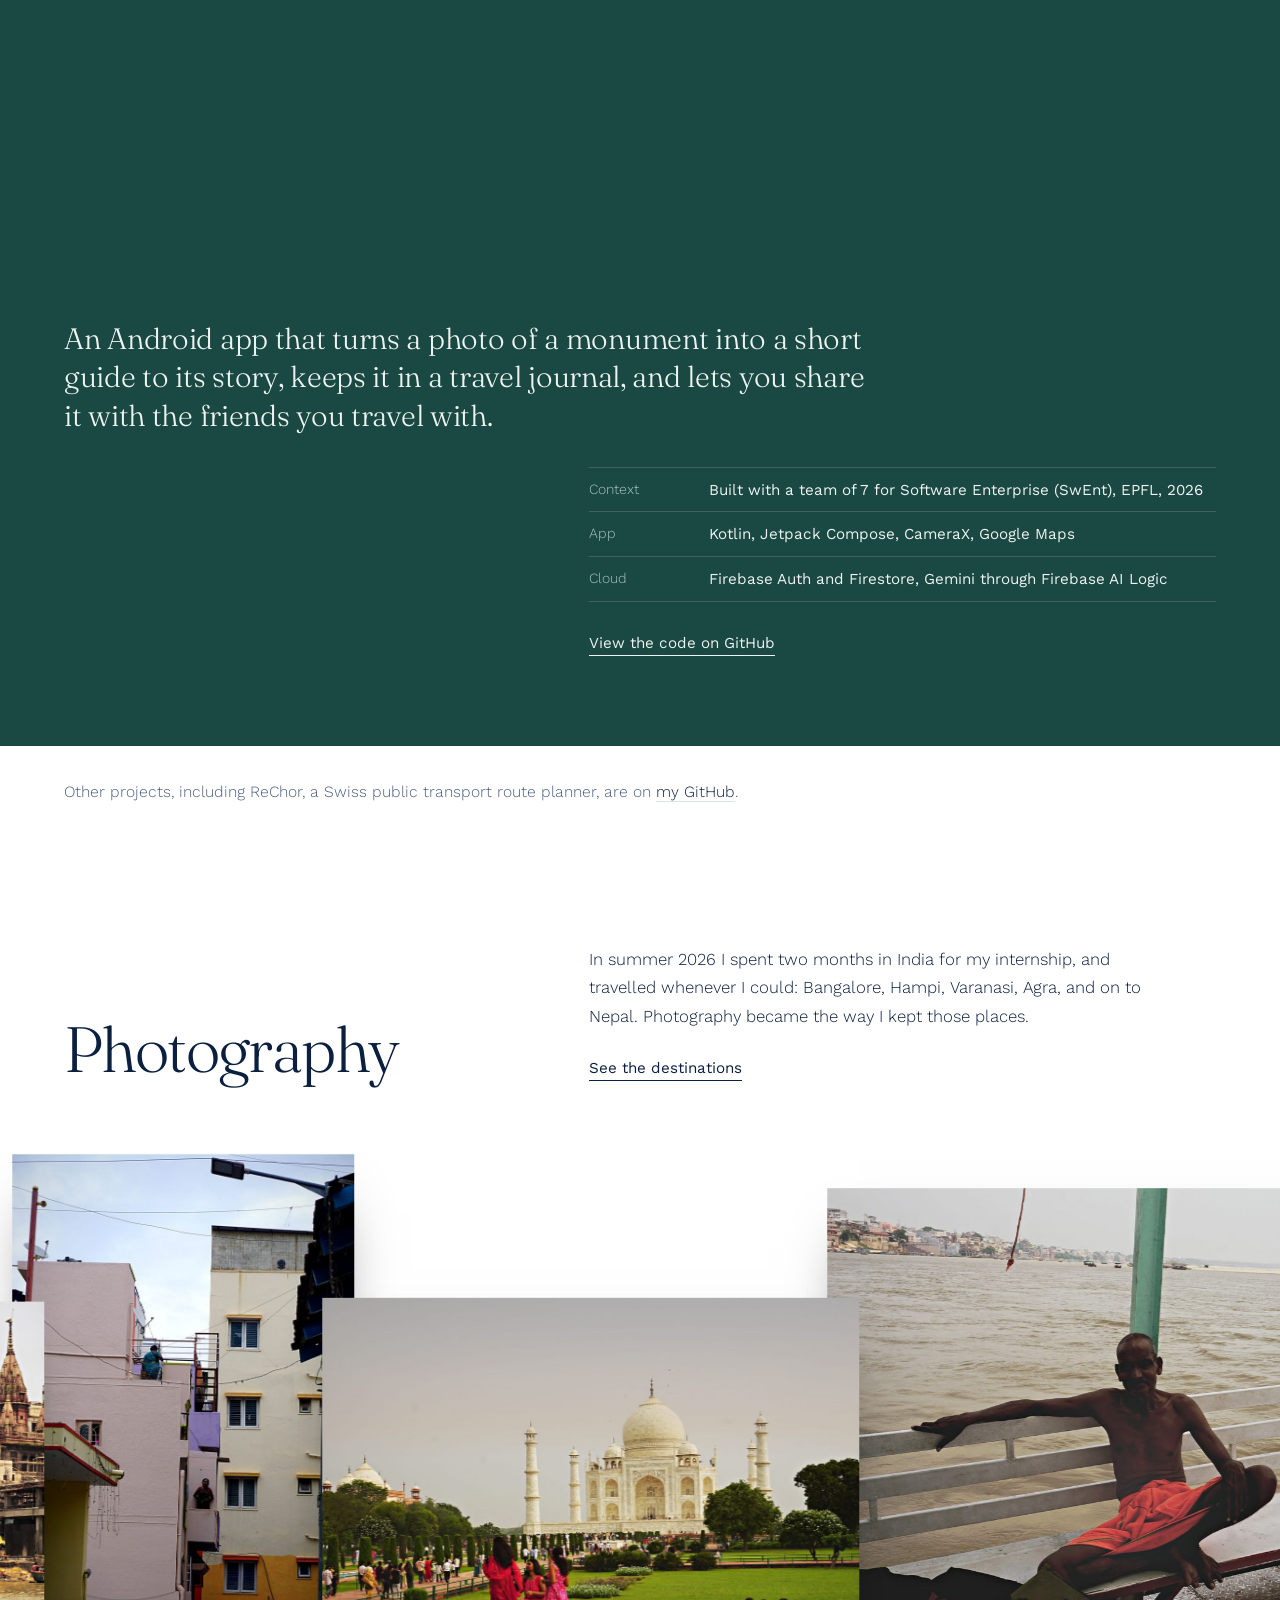
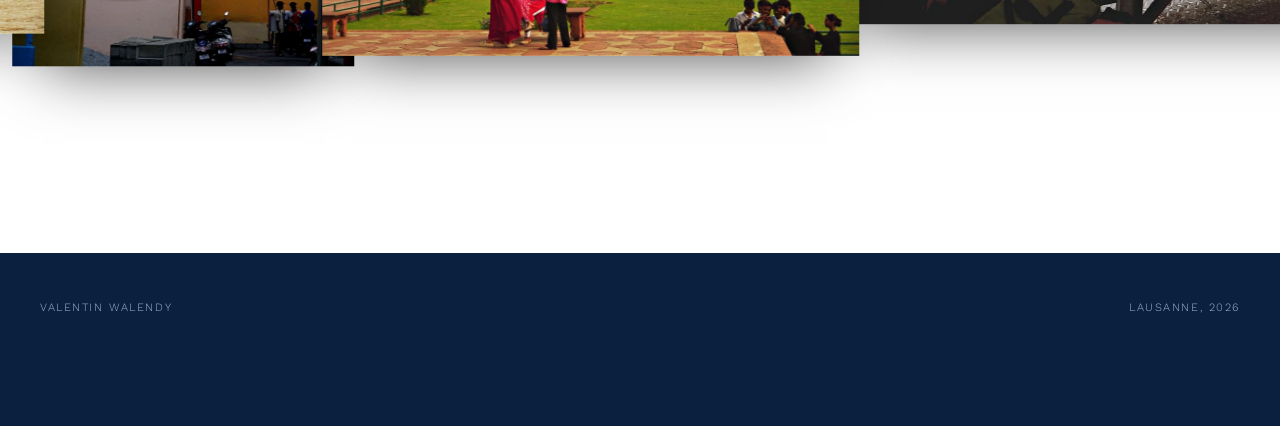
==== commit 2cd0680f: "White and navy palette: navy ink, navy dock, loader, Selected work block and footer; drop dark mode " ====
--- a/about.html
+++ b/about.html
@@ -1,7 +1,6 @@
 <!DOCTYPE html>
 <html lang="en">
 <head>
-<script>(function(){try{if(localStorage.getItem("theme")==="dark")document.documentElement.setAttribute("data-theme","dark");}catch(e){}})();</script>
 <meta charset="UTF-8">
 <meta name="viewport" content="width=device-width, initial-scale=1.0">
 <title>About — Valentin Walendy</title>
@@ -226,15 +225,9 @@
   <a class="dock-i" href="mailto:valentin.walendy@epfl.ch" data-tip="valentin.walendy@epfl.ch" aria-label="Email valentin.walendy@epfl.ch">
     <svg viewBox="0 0 24 24"><rect x="3.5" y="5.5" width="17" height="13" rx="2"/><path d="m4 7 8 6 8-6"/></svg>
   </a>
-  <span class="dock-sep" aria-hidden="true"></span>
-  <button class="dock-i dock-theme" type="button" data-tip="Dark mode" aria-label="Switch to dark mode">
-    <svg viewBox="0 0 24 24" class="i-moon"><path d="M19.5 14.2A8 8 0 0 1 9.8 4.5a8 8 0 1 0 9.7 9.7z"/></svg>
-    <svg viewBox="0 0 24 24" class="i-sun"><circle cx="12" cy="12" r="3.8"/><path d="M12 2.8v2.4M12 18.8v2.4M2.8 12h2.4M18.8 12h2.4M5.5 5.5l1.7 1.7M16.8 16.8l1.7 1.7M18.5 5.5l-1.7 1.7M7.2 16.8l-1.7 1.7"/></svg>
-  </button>
 </nav>
 
 <script src="cursor.js"></script>
-<script src="dock.js"></script>
 <script src="intro-bg.js"></script>
 <script src="about.js"></script>
 </body>
--- a/about.css
+++ b/about.css
@@ -8,32 +8,21 @@
   font-display: swap;
 }
 
-/* Page palette: white and slate blue-grey by default, deep slate in dark mode */
+/* Page palette: white with navy ink; a few large blocks are solid navy */
 .ab {
   --bg: #ffffff;
-  --bg-soft: #f3f5f8;
-  --ink: #1b2430;
-  --ink-soft: #5b6778;
-  --line: #e1e5eb;
-  --accent: #3e5c7d;
-  --mat: #f3f5f8;
-  --mat-border: #dfe4ea;
-  --frame-shadow: 0 30px 60px -36px rgba(27, 36, 48, 0.35);
-  --dock-bg: rgba(255, 255, 255, 0.78);
-  --dock-shadow: 0 10px 30px -12px rgba(27, 36, 48, 0.28), 0 1px 0 rgba(255, 255, 255, 0.6) inset;
-}
-[data-theme="dark"] .ab {
-  --bg: #0f1319;
-  --bg-soft: #161b22;
-  --ink: #e3e8ef;
-  --ink-soft: #8b96a6;
-  --line: #262e39;
-  --accent: #8fa9c7;
-  --mat: #161b22;
-  --mat-border: #29313c;
-  --frame-shadow: 0 40px 80px -40px rgba(0, 0, 0, 0.8);
-  --dock-bg: rgba(22, 27, 34, 0.78);
-  --dock-shadow: 0 10px 30px -12px rgba(0, 0, 0, 0.6), 0 1px 0 rgba(255, 255, 255, 0.05) inset;
+  --bg-soft: #f2f5fa;
+  --ink: #0b1f3f;
+  --ink-soft: #4a5d7e;
+  --line: #dbe2ee;
+  --accent: #1d3d73;
+  --mat: #f2f5fa;
+  --mat-border: #d8e0ec;
+  --navy: #0b1f3f;
+  --navy-ink: #ffffff;
+  --navy-soft: #9fb3d1;
+  --navy-line: rgba(255, 255, 255, 0.14);
+  --frame-shadow: 0 30px 60px -36px rgba(11, 31, 63, 0.35);
 }
 
 .ab {
@@ -581,8 +570,8 @@
   position: fixed;
   inset: 0;
   z-index: 1000;
-  background: var(--bg);
-  color: var(--ink);
+  background: var(--navy);
+  color: var(--navy-ink);
   clip-path: inset(0 0 0 0);
   transition: clip-path 1.1s cubic-bezier(0.76, 0, 0.24, 1);
 }
@@ -613,19 +602,19 @@
 .ab-loader-pct {
   font-size: 0.22em;
   margin: 0.35em 0 0 0.25em;
-  color: var(--ink-soft);
+  color: var(--navy-soft);
   letter-spacing: 0;
 }
 .ab-loader-bar {
   position: absolute;
   left: 0; right: 0; bottom: 0;
   height: 2px;
-  background: var(--line);
+  background: var(--navy-line);
 }
 .ab-loader-bar span {
   display: block;
   height: 100%;
-  background: var(--ink);
+  background: var(--navy-ink);
   transform-origin: left;
   transform: scaleX(var(--lpx, 0));
   transition: transform 0.4s var(--ease-out);
@@ -633,7 +622,9 @@
 
 /* ---------- Selected work → Roam transition ---------- */
 
-.ab-trans { position: relative; height: 230vh; }
+.ab-trans { position: relative; height: 260vh; background: var(--navy); color: var(--navy-ink); }
+/* Roam slides up over the end of the transition, once the stage is fully green */
+.ab-trans + .roam { position: relative; z-index: 1; margin-top: -60vh; }
 .ab-trans-stage {
   position: sticky;
   top: 0;
@@ -646,7 +637,7 @@
   top: 18vh;
   text-align: center;
   padding: 0 var(--gutter);
-  z-index: 1;
+  z-index: 3;
   will-change: transform, opacity;
 }
 .ab-trans-title {
@@ -657,21 +648,21 @@
 }
 .ab-trans-sub {
   margin: 1.25rem 0 0;
-  color: var(--ink-soft);
+  color: inherit;
+  opacity: 0.7;
   font-size: clamp(1rem, 1.3vw, 1.15rem);
   opacity: 0;
   transform: translateY(10px);
   transition: opacity 0.9s var(--ease-out) 0.5s, transform 0.9s var(--ease-out) 0.5s;
 }
-.ab-trans.is-in .ab-trans-sub { opacity: 1; transform: none; }
+.ab-trans.is-in .ab-trans-sub { opacity: 0.7; transform: none; }
 
 .ab-trans-panel {
   position: absolute;
   inset: 0;
   z-index: 2;
-  background: #269f95;
-  clip-path: inset(50% 50% 50% 50%);
-  will-change: clip-path;
+  background: transparent;
+  opacity: 0;
 }
 .ab-trans-icon {
   position: absolute;
@@ -727,11 +718,9 @@
   gap: 0.15rem;
   padding: 0.4rem 0.55rem;
   border-radius: 999px;
-  background: var(--dock-bg);
-  -webkit-backdrop-filter: blur(14px) saturate(1.4);
-          backdrop-filter: blur(14px) saturate(1.4);
-  box-shadow: 0 0 0 1px var(--line), var(--dock-shadow);
-  color: var(--ink);
+  background: var(--navy);
+  box-shadow: 0 14px 34px -14px rgba(11, 31, 63, 0.55);
+  color: var(--navy-ink);
   transform: translate(-50%, 160%);
   transition: transform 0.9s var(--ease-out) 1.2s, background 0.4s ease, color 0.4s ease;
 }
@@ -750,7 +739,7 @@
   cursor: pointer;
   transition: transform 0.35s var(--ease-out), background 0.2s ease;
 }
-.dock-i:hover { background: var(--bg-soft); transform: translateY(-3px) scale(1.12); }
+.dock-i:hover { background: rgba(255, 255, 255, 0.12); transform: translateY(-3px) scale(1.12); }
 .dock-i:active { transform: scale(0.94); }
 .dock-i svg {
   width: 1.2rem;
@@ -774,8 +763,9 @@
   font-size: 0.75rem;
   padding: 0.3rem 0.55rem;
   border-radius: 6px;
-  background: var(--ink);
-  color: var(--bg);
+  background: var(--bg);
+  color: var(--navy);
+  box-shadow: 0 0 0 1px var(--line), 0 6px 16px -8px rgba(11, 31, 63, 0.35);
   opacity: 0;
   pointer-events: none;
   transition: opacity 0.2s ease, transform 0.2s ease;
@@ -783,20 +773,21 @@
 .dock-i:hover::after,
 .dock-i:focus-visible::after { opacity: 1; transform: translate(-50%, 0); }
 
-.dock-sep { width: 1px; height: 1.4rem; background: var(--line); margin: 0 0.35rem; }
-
-.dock-theme .i-sun { display: none; }
-[data-theme="dark"] .dock-theme .i-sun { display: block; }
-[data-theme="dark"] .dock-theme .i-moon { display: none; }
-.dock-theme svg { transition: transform 0.6s var(--ease-out); }
-.dock-theme:hover svg { transform: rotate(-20deg); }
-
-/* keep page content clear of the dock */
-.ab .site-footer { padding-bottom: 6rem; }
-
-/* theme switch: circular wipe from the button (View Transitions) */
-::view-transition-old(root),
-::view-transition-new(root) { animation: none; mix-blend-mode: normal; }
+.dock-sep { width: 1px; height: 1.4rem; background: var(--navy-line); margin: 0 0.35rem; }
+
+
+/* footer: full-bleed navy band, with room for the dock */
+.ab .site-footer {
+  background: var(--navy);
+  color: var(--navy-soft);
+  border-top: 0;
+  box-shadow: 0 0 0 100vmax var(--navy);
+  clip-path: inset(0 -100vmax);
+  padding-top: 3rem;
+  padding-bottom: 7rem;
+  margin-top: 0;
+}
+
 
 @media (max-width: 520px) {
   .dock-i { width: 2.4rem; height: 2.4rem; }
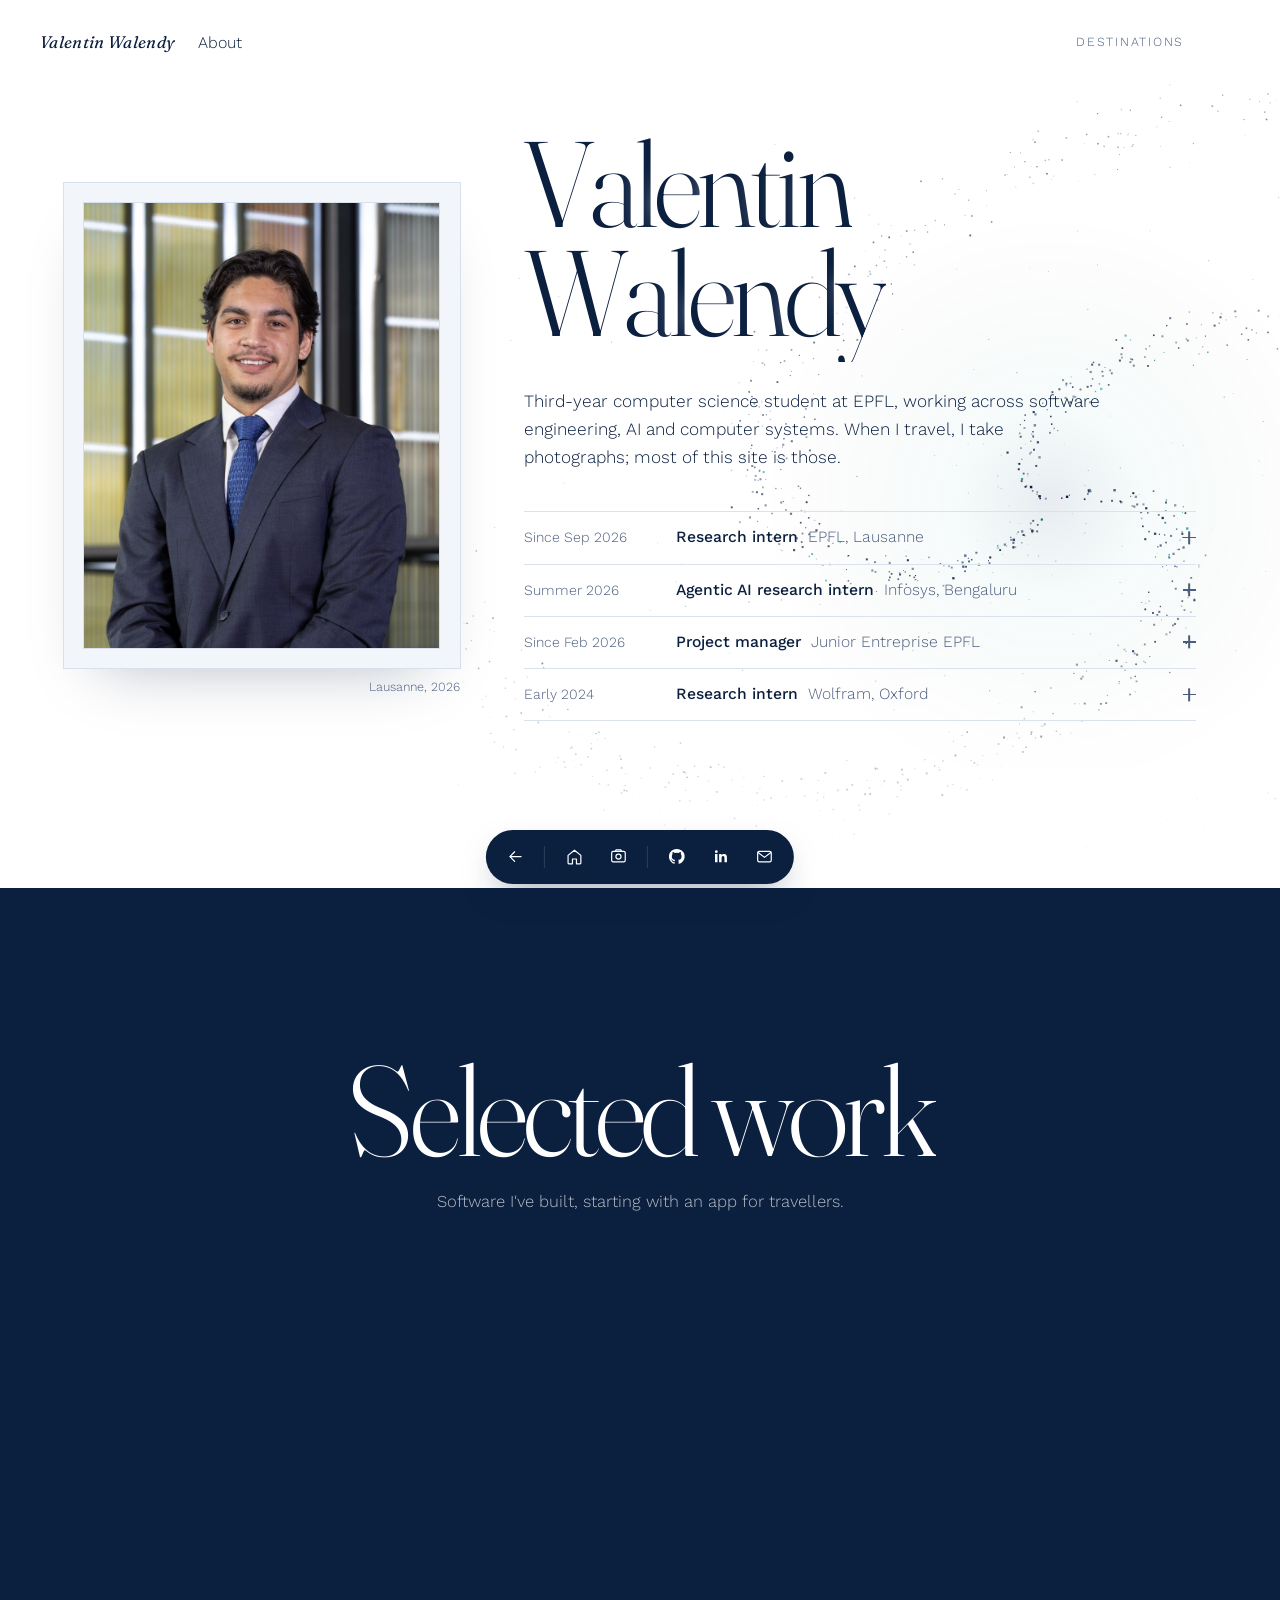
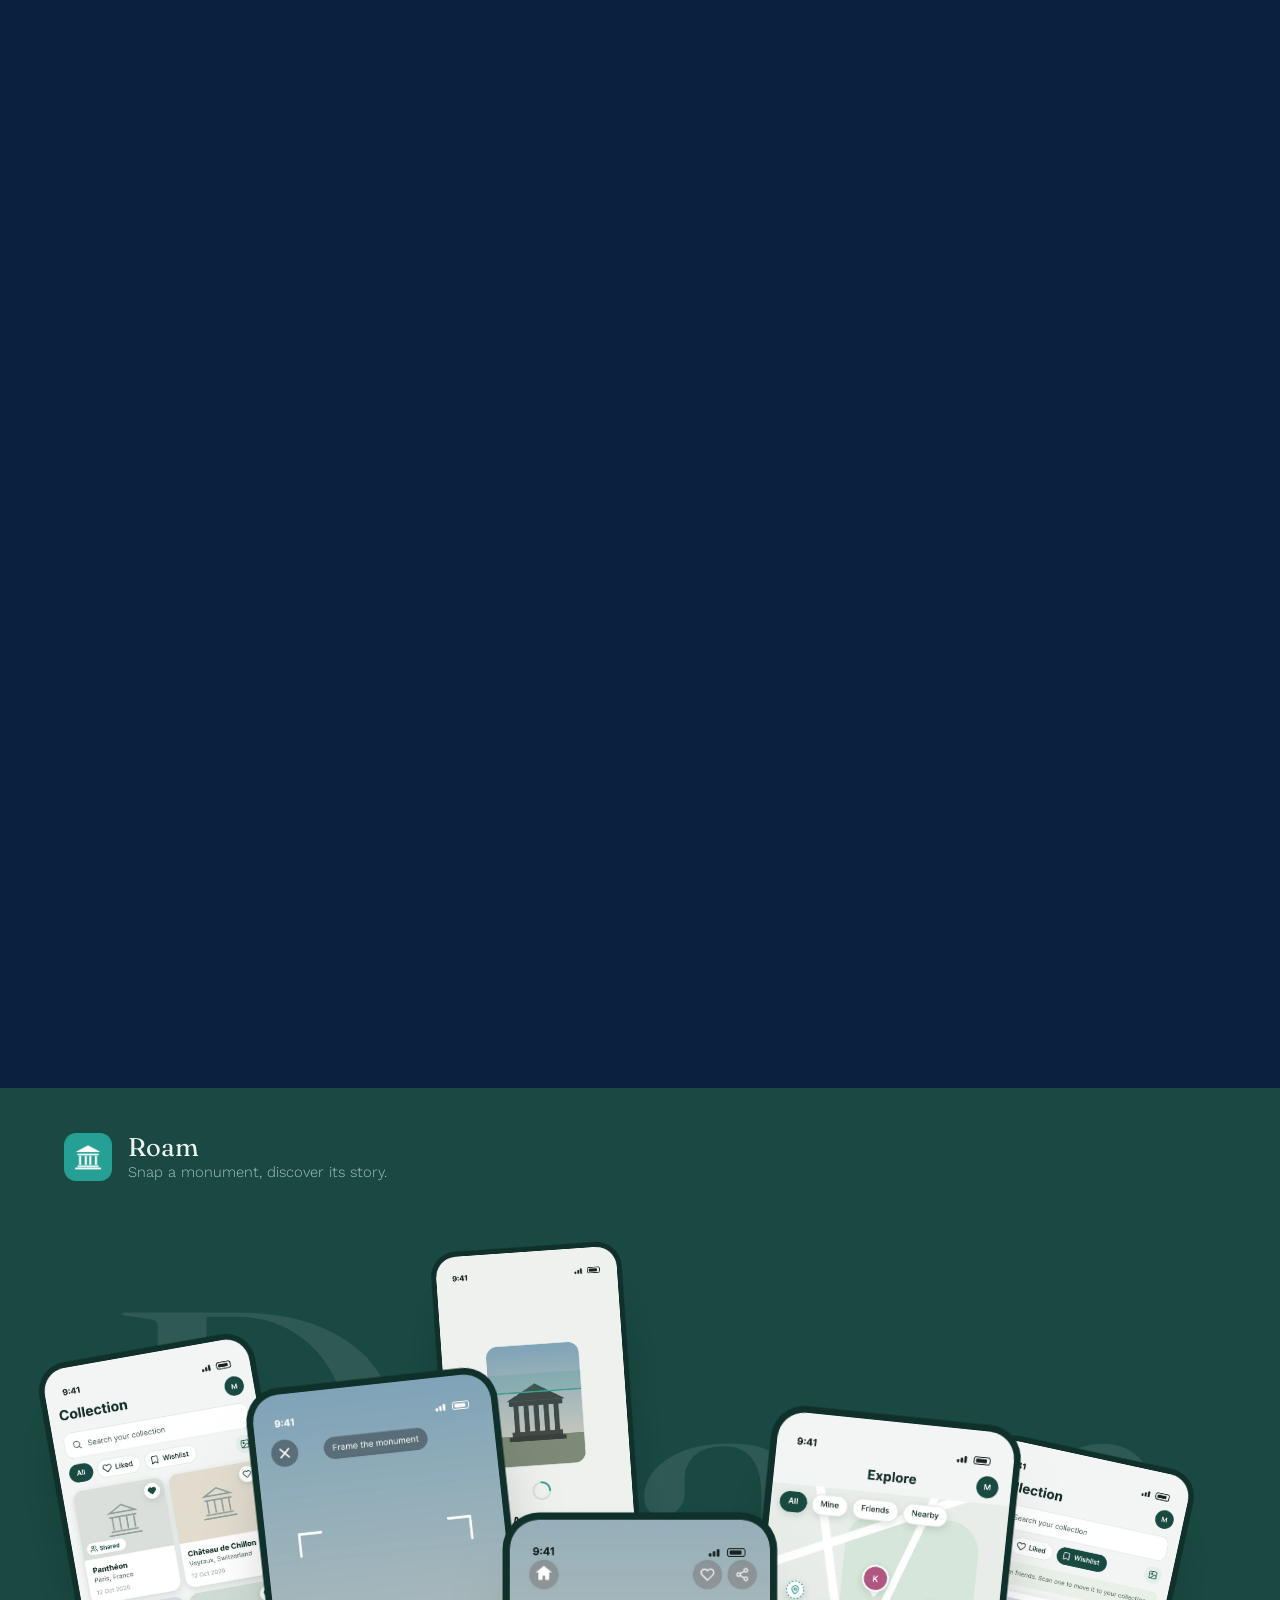
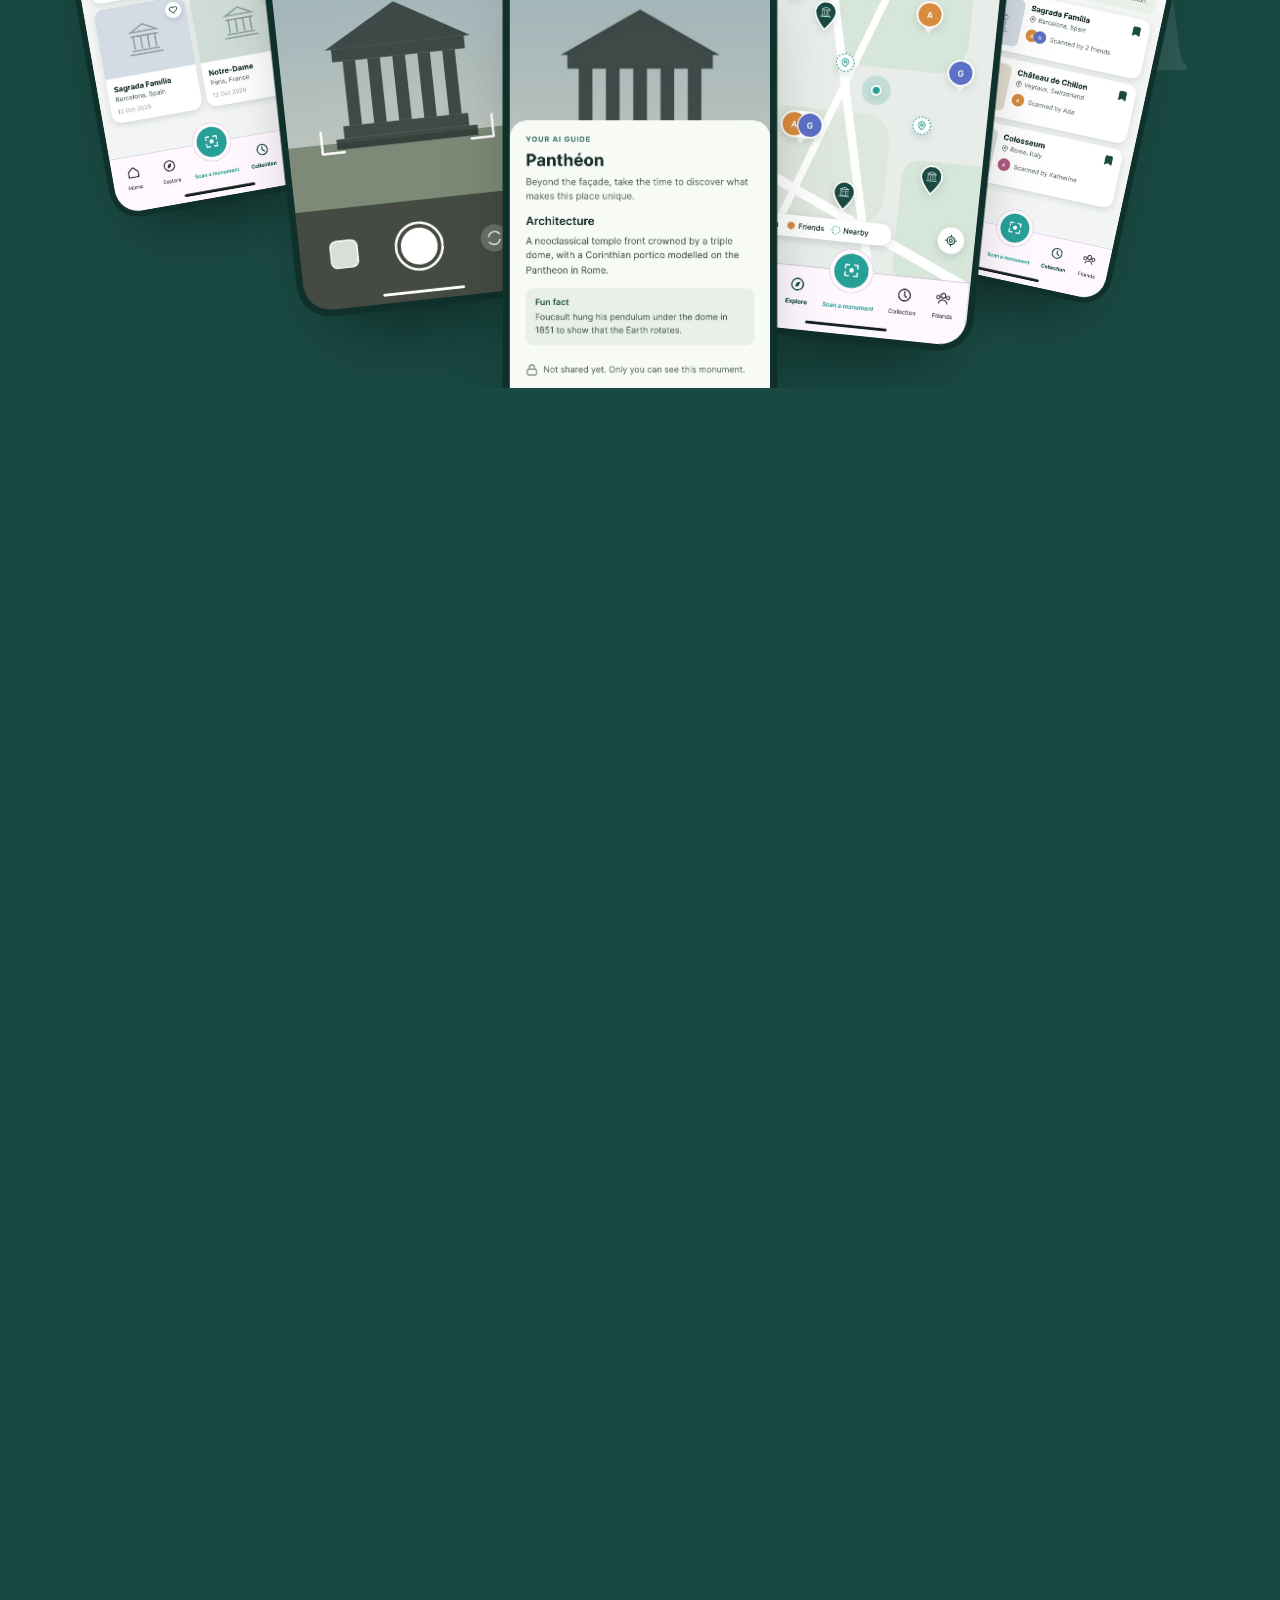
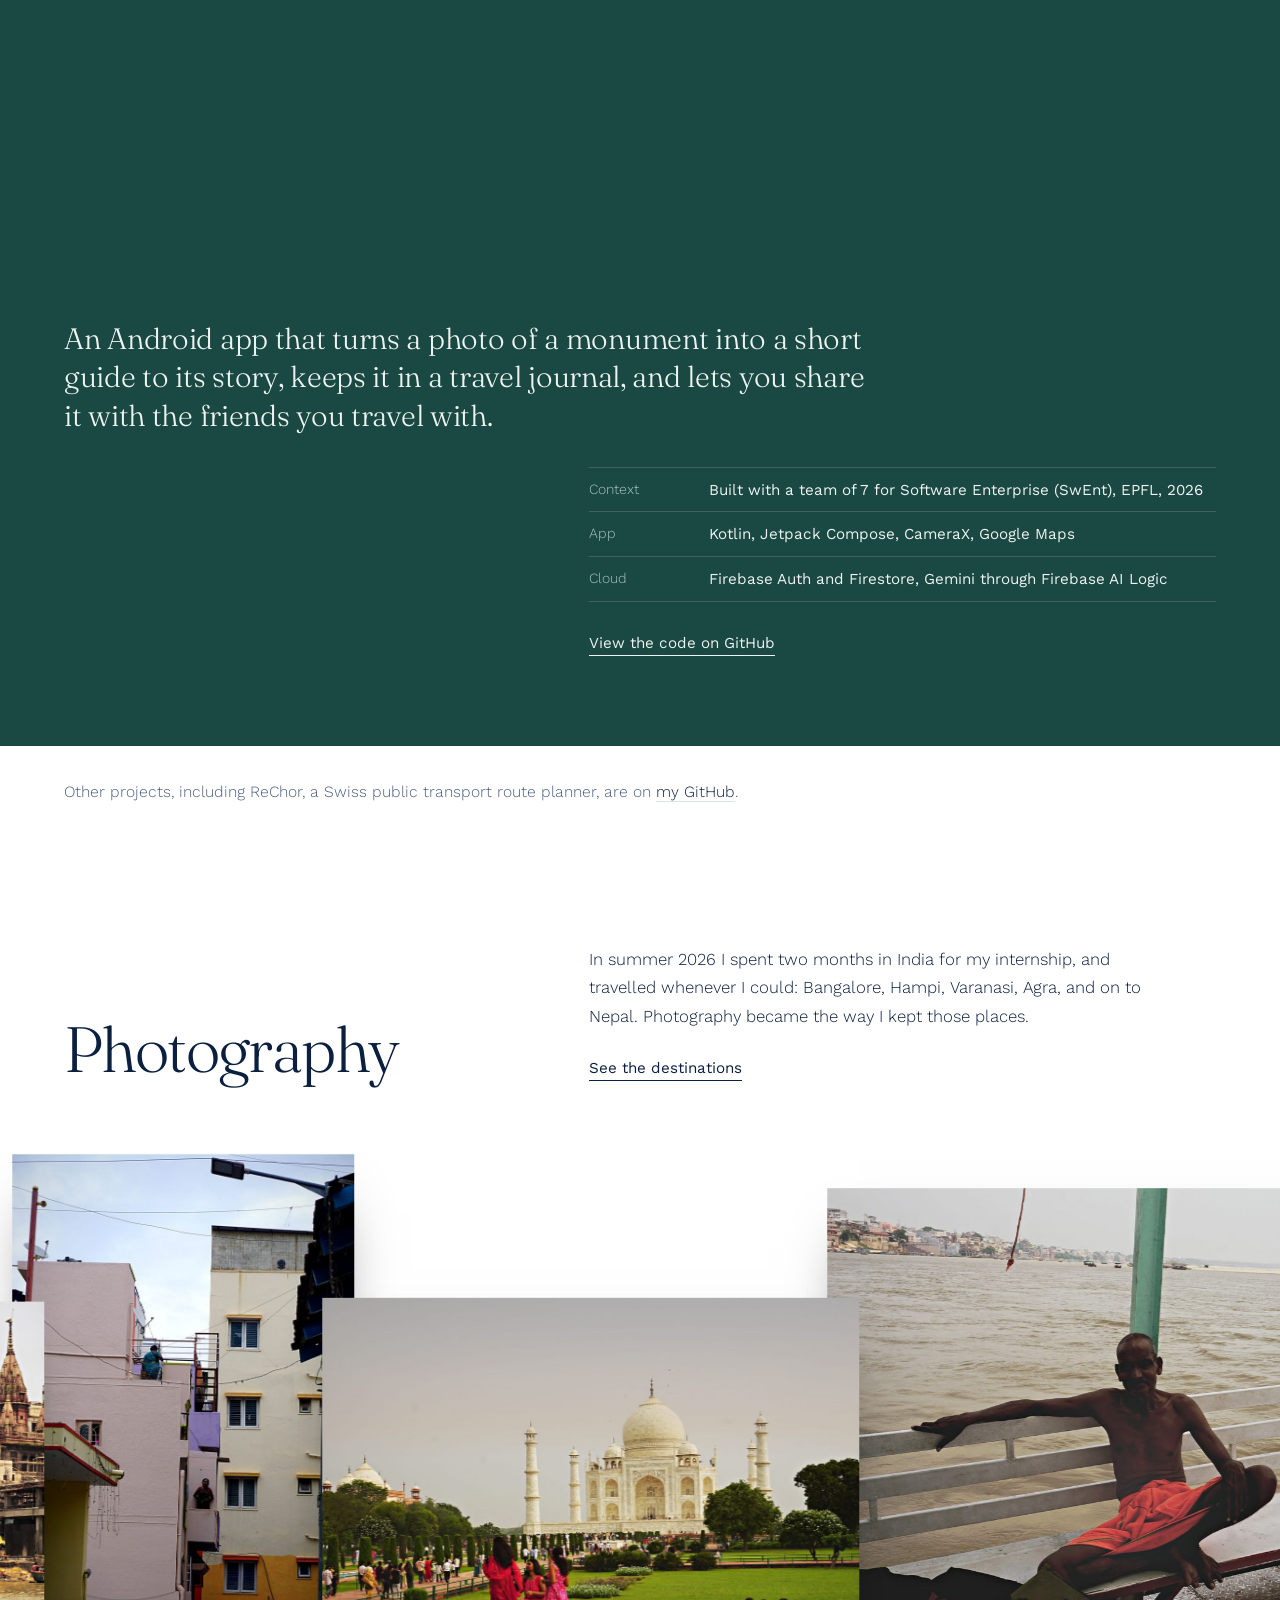
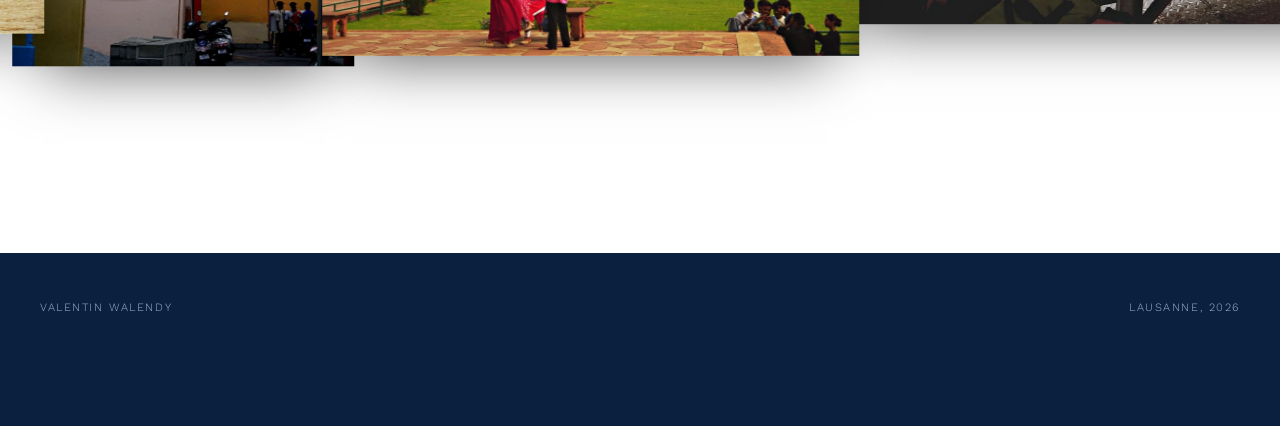
==== commit ac28b243: "Home in white and navy (same long photograph layout); back button in the dock on every page; pages a" ====
--- a/about.html
+++ b/about.html
@@ -209,10 +209,14 @@
 </footer>
 
 <nav class="dock" aria-label="Quick links">
+  <button class="dock-i dock-back" type="button" data-tip="Back" aria-label="Go back" data-fallback="index.html">
+    <svg viewBox="0 0 24 24"><path d="M19 12H5M11 6l-6 6 6 6"/></svg>
+  </button>
+  <span class="dock-sep" aria-hidden="true"></span>
   <a class="dock-i" href="index.html" data-tip="Home" aria-label="Home">
     <svg viewBox="0 0 24 24"><path d="M4 10.5 12 4l8 6.5V20a1 1 0 0 1-1 1h-4.5v-6h-5v6H5a1 1 0 0 1-1-1z"/></svg>
   </a>
-  <a class="dock-i" href="destinations.html" data-tip="Photography" aria-label="Photography">
+  <a class="dock-i" href="destinations.html" data-tip="Destinations" aria-label="Destinations">
     <svg viewBox="0 0 24 24"><rect x="3.5" y="5.5" width="17" height="13" rx="2"/><circle cx="12" cy="12" r="3.2"/><path d="M8 5.5 9.2 3.5h5.6L16 5.5"/></svg>
   </a>
   <span class="dock-sep" aria-hidden="true"></span>
@@ -227,6 +231,7 @@
   </a>
 </nav>
 
+<script src="site.js"></script>
 <script src="cursor.js"></script>
 <script src="intro-bg.js"></script>
 <script src="about.js"></script>
